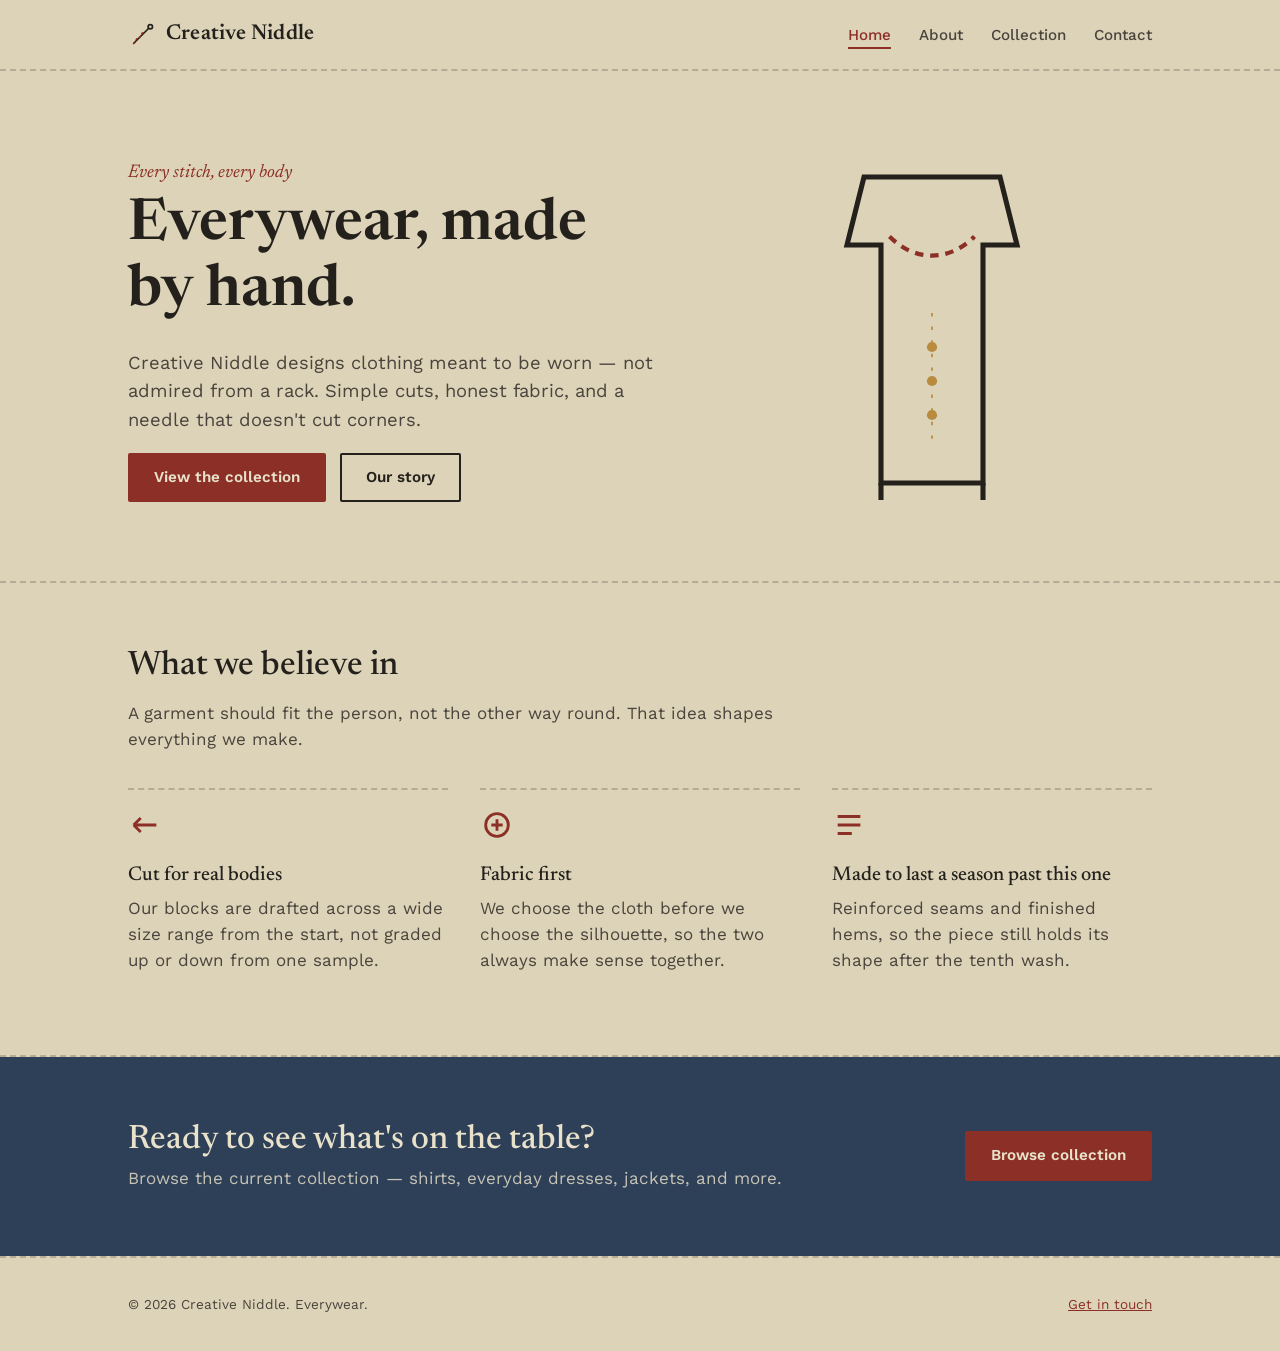
==== index.html @ 16a71d51 "files upload" ====
<!DOCTYPE html>
<html lang="en">
<head>
<meta charset="UTF-8">
<meta name="viewport" content="width=device-width, initial-scale=1.0">
<title>Creative Niddle — Everywear</title>
<meta name="description" content="Creative Niddle makes clothing for every body and every day. Explore our story and collection.">
<meta property="og:title" content="Creative Niddle — Everywear">
<meta property="og:description" content="Clothing for every body and every day.">
<meta property="og:type" content="website">
<link rel="stylesheet" href="style.css">
</head>
<body>

<header class="site-header">
  <div class="container">
    <a href="index.html" class="brand">
      <svg viewBox="0 0 32 32" fill="none" xmlns="http://www.w3.org/2000/svg" aria-hidden="true">
        <path d="M6 26 L24 8" stroke="currentColor" stroke-width="2"/>
        <circle cx="25.5" cy="6.5" r="2.5" stroke="currentColor" stroke-width="2"/>
        <path d="M6 26 C 10 24, 8 20, 12 19 C 16 18, 14 14, 18 13" stroke="#8C2F26" stroke-width="1.6" stroke-dasharray="3 2" fill="none"/>
      </svg>
      <span class="brand-text">Creative Niddle</span>
    </a>
    <nav class="main-nav" aria-label="Primary">
      <ul>
        <li><a href="index.html" aria-current="page">Home</a></li>
        <li><a href="about.html">About</a></li>
        <li><a href="collection.html">Collection</a></li>
        <li><a href="contact.html">Contact</a></li>
      </ul>
    </nav>
  </div>
</header>

<section class="hero">
  <div class="container">
    <div class="hero-copy">
      <p class="hero-eyebrow">Every stitch, every body</p>
      <h1>Everywear, made by hand.</h1>
      <p class="lede">Creative Niddle designs clothing meant to be worn — not admired from a rack. Simple cuts, honest fabric, and a needle that doesn't cut corners.</p>
      <div style="display:flex; gap:14px; flex-wrap:wrap; margin-top:8px;">
        <a href="collection.html" class="btn">View the collection</a>
        <a href="about.html" class="btn btn-ghost">Our story</a>
      </div>
    </div>
    <div class="hero-art">
      <svg viewBox="0 0 200 220" xmlns="http://www.w3.org/2000/svg" aria-hidden="true">
        <path d="M60 20 L140 20 L150 60 L130 60 L130 200 L70 200 L70 60 L50 60 Z" fill="none" stroke="#24211D" stroke-width="3"/>
        <path d="M75 55 C 90 70, 110 70, 125 55" stroke="#8C2F26" stroke-width="2.5" stroke-dasharray="5 4" fill="none"/>
        <path d="M70 200 L70 210 M130 200 L130 210" stroke="#24211D" stroke-width="3"/>
        <circle cx="100" cy="120" r="3" fill="#B98B3E"/>
        <circle cx="100" cy="140" r="3" fill="#B98B3E"/>
        <circle cx="100" cy="160" r="3" fill="#B98B3E"/>
        <path d="M100 100 L100 180" stroke="#B98B3E" stroke-width="1" stroke-dasharray="2 6"/>
      </svg>
    </div>
  </div>
</section>

<hr class="stitch">

<section class="section">
  <div class="container">
    <h2>What we believe in</h2>
    <p>A garment should fit the person, not the other way round. That idea shapes everything we make.</p>
    <div class="grid-3">
      <div class="feature">
        <svg viewBox="0 0 24 24" fill="none" stroke="currentColor" stroke-width="2" xmlns="http://www.w3.org/2000/svg"><path d="M4 12 L20 12 M4 12 L9 7 M4 12 L9 17"/></svg>
        <h3>Cut for real bodies</h3>
        <p>Our blocks are drafted across a wide size range from the start, not graded up or down from one sample.</p>
      </div>
      <div class="feature">
        <svg viewBox="0 0 24 24" fill="none" stroke="currentColor" stroke-width="2" xmlns="http://www.w3.org/2000/svg"><circle cx="12" cy="12" r="8"/><path d="M12 8 L12 16 M8 12 L16 12"/></svg>
        <h3>Fabric first</h3>
        <p>We choose the cloth before we choose the silhouette, so the two always make sense together.</p>
      </div>
      <div class="feature">
        <svg viewBox="0 0 24 24" fill="none" stroke="currentColor" stroke-width="2" xmlns="http://www.w3.org/2000/svg"><path d="M4 6 L20 6 M4 12 L20 12 M4 18 L14 18"/></svg>
        <h3>Made to last a season past this one</h3>
        <p>Reinforced seams and finished hems, so the piece still holds its shape after the tenth wash.</p>
      </div>
    </div>
  </div>
</section>

<hr class="stitch">

<section class="section section-denim">
  <div class="container" style="display:flex; align-items:center; justify-content:space-between; flex-wrap:wrap; gap:24px;">
    <div>
      <h2 style="margin-bottom:6px;">Ready to see what's on the table?</h2>
      <p style="margin:0;">Browse the current collection — shirts, everyday dresses, jackets, and more.</p>
    </div>
    <a href="collection.html" class="btn">Browse collection</a>
  </div>
</section>

<footer class="site-footer">
  <div class="container">
    <p>&copy; 2026 Creative Niddle. Everywear.</p>
    <p><a href="contact.html">Get in touch</a></p>
  </div>
</footer>

</body>
</html>
---- style.css ----
/* ============================================================
   Creative Niddle — stylesheet
   Design language: tailoring & handwork. Canvas + thread.
   ============================================================ */

@import url('https://fonts.googleapis.com/css2?family=Newsreader:ital,opsz,wght@0,6..72,400;0,6..72,500;0,6..72,600;1,6..72,400&family=Work+Sans:wght@400;500;600&display=swap');

:root{
  --canvas: #DCD3B8;
  --canvas-light: #E9E2CB;
  --ink: #24211D;
  --ink-soft: #4A443C;
  --thread: #8C2F26;
  --thread-dark: #6E241D;
  --denim: #2E3F58;
  --gold: #B98B3E;
  --line: rgba(36,33,29,0.22);

  --serif: 'Newsreader', Georgia, serif;
  --sans: 'Work Sans', 'Segoe UI', sans-serif;

  --max: 1080px;
}

*{ box-sizing: border-box; }

html{ scroll-behavior: smooth; }

body{
  margin: 0;
  background: var(--canvas);
  color: var(--ink);
  font-family: var(--sans);
  font-size: 17px;
  line-height: 1.55;
  -webkit-font-smoothing: antialiased;
}

img{ max-width: 100%; display: block; }

a{ color: var(--thread); }

h1, h2, h3{
  font-family: var(--serif);
  font-weight: 500;
  line-height: 1.15;
  margin: 0 0 0.4em;
  color: var(--ink);
}

h1{ font-size: clamp(2.4rem, 5vw, 3.6rem); font-weight: 600; }
h2{ font-size: clamp(1.6rem, 3vw, 2.1rem); }
h3{ font-size: 1.25rem; }

p{ margin: 0 0 1em; color: var(--ink-soft); max-width: 62ch; }

.container{
  max-width: var(--max);
  margin: 0 auto;
  padding: 0 28px;
}

:focus-visible{
  outline: 2px solid var(--thread);
  outline-offset: 3px;
}

/* ---------- stitched divider ---------- */
.stitch{
  border: none;
  border-top: 2px dashed var(--line);
  margin: 0;
}

/* ---------- header ---------- */
.site-header{
  background: var(--canvas);
  border-bottom: 2px dashed var(--line);
  position: sticky;
  top: 0;
  z-index: 20;
}

.site-header .container{
  display: flex;
  align-items: center;
  justify-content: space-between;
  padding-top: 18px;
  padding-bottom: 18px;
}

.brand{
  display: flex;
  align-items: center;
  gap: 10px;
  text-decoration: none;
  color: var(--ink);
}

.brand svg{ width: 28px; height: 28px; flex-shrink: 0; }

.brand-text{
  font-family: var(--serif);
  font-size: 1.35rem;
  font-weight: 600;
  letter-spacing: 0.01em;
}

nav.main-nav ul{
  list-style: none;
  display: flex;
  gap: 28px;
  margin: 0;
  padding: 0;
}

nav.main-nav a{
  text-decoration: none;
  color: var(--ink-soft);
  font-size: 0.95rem;
  font-weight: 500;
  padding-bottom: 3px;
  border-bottom: 2px solid transparent;
  transition: border-color 0.15s ease, color 0.15s ease;
}

nav.main-nav a:hover,
nav.main-nav a[aria-current="page"]{
  color: var(--thread);
  border-bottom-color: var(--thread);
}

.nav-toggle{ display: none; }

@media (max-width: 640px){
  nav.main-nav ul{ gap: 18px; }
  .brand-text{ font-size: 1.1rem; }
}

/* ---------- hero ---------- */
.hero{
  padding: 72px 0 64px;
}

.hero .container{
  display: grid;
  grid-template-columns: 1.1fr 0.9fr;
  gap: 48px;
  align-items: center;
}

.hero-eyebrow{
  font-family: var(--serif);
  font-style: italic;
  color: var(--thread);
  font-size: 1.15rem;
  margin: 0 0 6px;
}

.hero p.lede{
  font-size: 1.15rem;
  color: var(--ink-soft);
}

.hero-art{
  display: flex;
  align-items: center;
  justify-content: center;
}

.hero-art svg{ width: 100%; max-width: 340px; height: auto; }

.btn{
  display: inline-block;
  background: var(--thread);
  color: var(--canvas-light);
  text-decoration: none;
  font-weight: 600;
  font-size: 0.95rem;
  padding: 13px 26px;
  border-radius: 2px;
  border: none;
  cursor: pointer;
  transition: background 0.15s ease;
}

.btn:hover{ background: var(--thread-dark); }

.btn-ghost{
  background: transparent;
  color: var(--ink);
  border: 2px solid var(--ink);
  padding: 11px 24px;
}

.btn-ghost:hover{ background: var(--ink); color: var(--canvas); }

@media (max-width: 780px){
  .hero .container{ grid-template-columns: 1fr; }
  .hero-art{ order: -1; }
  .hero-art svg{ max-width: 220px; }
}

/* ---------- generic section ---------- */
.section{ padding: 64px 0; }

.section-tan{ background: var(--canvas-light); }

.section-denim{
  background: var(--denim);
  color: var(--canvas-light);
}
.section-denim h2, .section-denim h3{ color: var(--canvas-light); }
.section-denim p{ color: rgba(233,226,203,0.82); }

.grid-3{
  display: grid;
  grid-template-columns: repeat(3, 1fr);
  gap: 32px;
  margin-top: 36px;
}

@media (max-width: 780px){
  .grid-3{ grid-template-columns: 1fr; }
}

.feature{
  padding-top: 18px;
  border-top: 2px dashed var(--line);
}

.feature svg{ width: 34px; height: 34px; margin-bottom: 14px; color: var(--thread); }

/* ---------- collection grid ---------- */
.garment-grid{
  display: grid;
  grid-template-columns: repeat(3, 1fr);
  gap: 28px;
  margin-top: 40px;
}

@media (max-width: 900px){
  .garment-grid{ grid-template-columns: repeat(2, 1fr); }
}
@media (max-width: 560px){
  .garment-grid{ grid-template-columns: 1fr; }
}

.garment-card{
  background: var(--canvas-light);
  border: 2px solid var(--line);
  padding: 26px 22px 24px;
}

.garment-card .swatch{
  width: 100%;
  aspect-ratio: 4 / 3;
  display: flex;
  align-items: center;
  justify-content: center;
  background: var(--canvas);
  margin-bottom: 18px;
}

.garment-card .swatch svg{ width: 62%; height: 62%; }

.garment-card h3{ margin-bottom: 4px; }

.tag{
  display: inline-block;
  font-size: 0.78rem;
  font-weight: 600;
  color: var(--denim);
  background: rgba(46,63,88,0.1);
  padding: 3px 10px;
  margin-bottom: 10px;
}

/* ---------- about page specifics ---------- */
.story-block{
  display: grid;
  grid-template-columns: 0.9fr 1.1fr;
  gap: 48px;
  align-items: center;
}

.story-block + .story-block{ margin-top: 56px; }

@media (max-width: 780px){
  .story-block{ grid-template-columns: 1fr; }
}

.pull-quote{
  font-family: var(--serif);
  font-style: italic;
  font-size: 1.4rem;
  color: var(--ink);
  border-left: 3px solid var(--thread);
  padding-left: 22px;
  margin: 0;
}

.values-list{
  list-style: none;
  margin: 24px 0 0;
  padding: 0;
  display: grid;
  gap: 18px;
}

.values-list li{
  padding-left: 26px;
  position: relative;
  color: var(--ink-soft);
}

.values-list li::before{
  content: "";
  position: absolute;
  left: 0;
  top: 8px;
  width: 12px;
  height: 2px;
  background: var(--thread);
}

/* ---------- contact page ---------- */
.contact-grid{
  display: grid;
  grid-template-columns: 1fr 1fr;
  gap: 48px;
}

@media (max-width: 780px){
  .contact-grid{ grid-template-columns: 1fr; }
}

.contact-detail{ margin-bottom: 22px; }
.contact-detail .label{
  font-size: 0.8rem;
  font-weight: 600;
  color: var(--thread);
  display: block;
  margin-bottom: 2px;
}
.contact-detail .value{ font-size: 1.05rem; }

form.contact-form{ display: grid; gap: 16px; }

.field label{
  display: block;
  font-size: 0.85rem;
  font-weight: 500;
  margin-bottom: 6px;
  color: var(--ink-soft);
}

.field input,
.field textarea{
  width: 100%;
  padding: 11px 12px;
  border: 2px solid var(--line);
  background: var(--canvas-light);
  font-family: var(--sans);
  font-size: 0.98rem;
  color: var(--ink);
}

.field input:focus,
.field textarea:focus{
  border-color: var(--thread);
  outline: none;
}

.field textarea{ min-height: 120px; resize: vertical; }

/* ---------- footer ---------- */
.site-footer{
  border-top: 2px dashed var(--line);
  padding: 36px 0;
}

.site-footer .container{
  display: flex;
  justify-content: space-between;
  align-items: center;
  flex-wrap: wrap;
  gap: 12px;
}

.site-footer p{
  margin: 0;
  font-size: 0.85rem;
  color: var(--ink-soft);
}

/* ---------- reduced motion ---------- */
@media (prefers-reduced-motion: reduce){
  html{ scroll-behavior: auto; }
  *{ transition: none !important; }
}
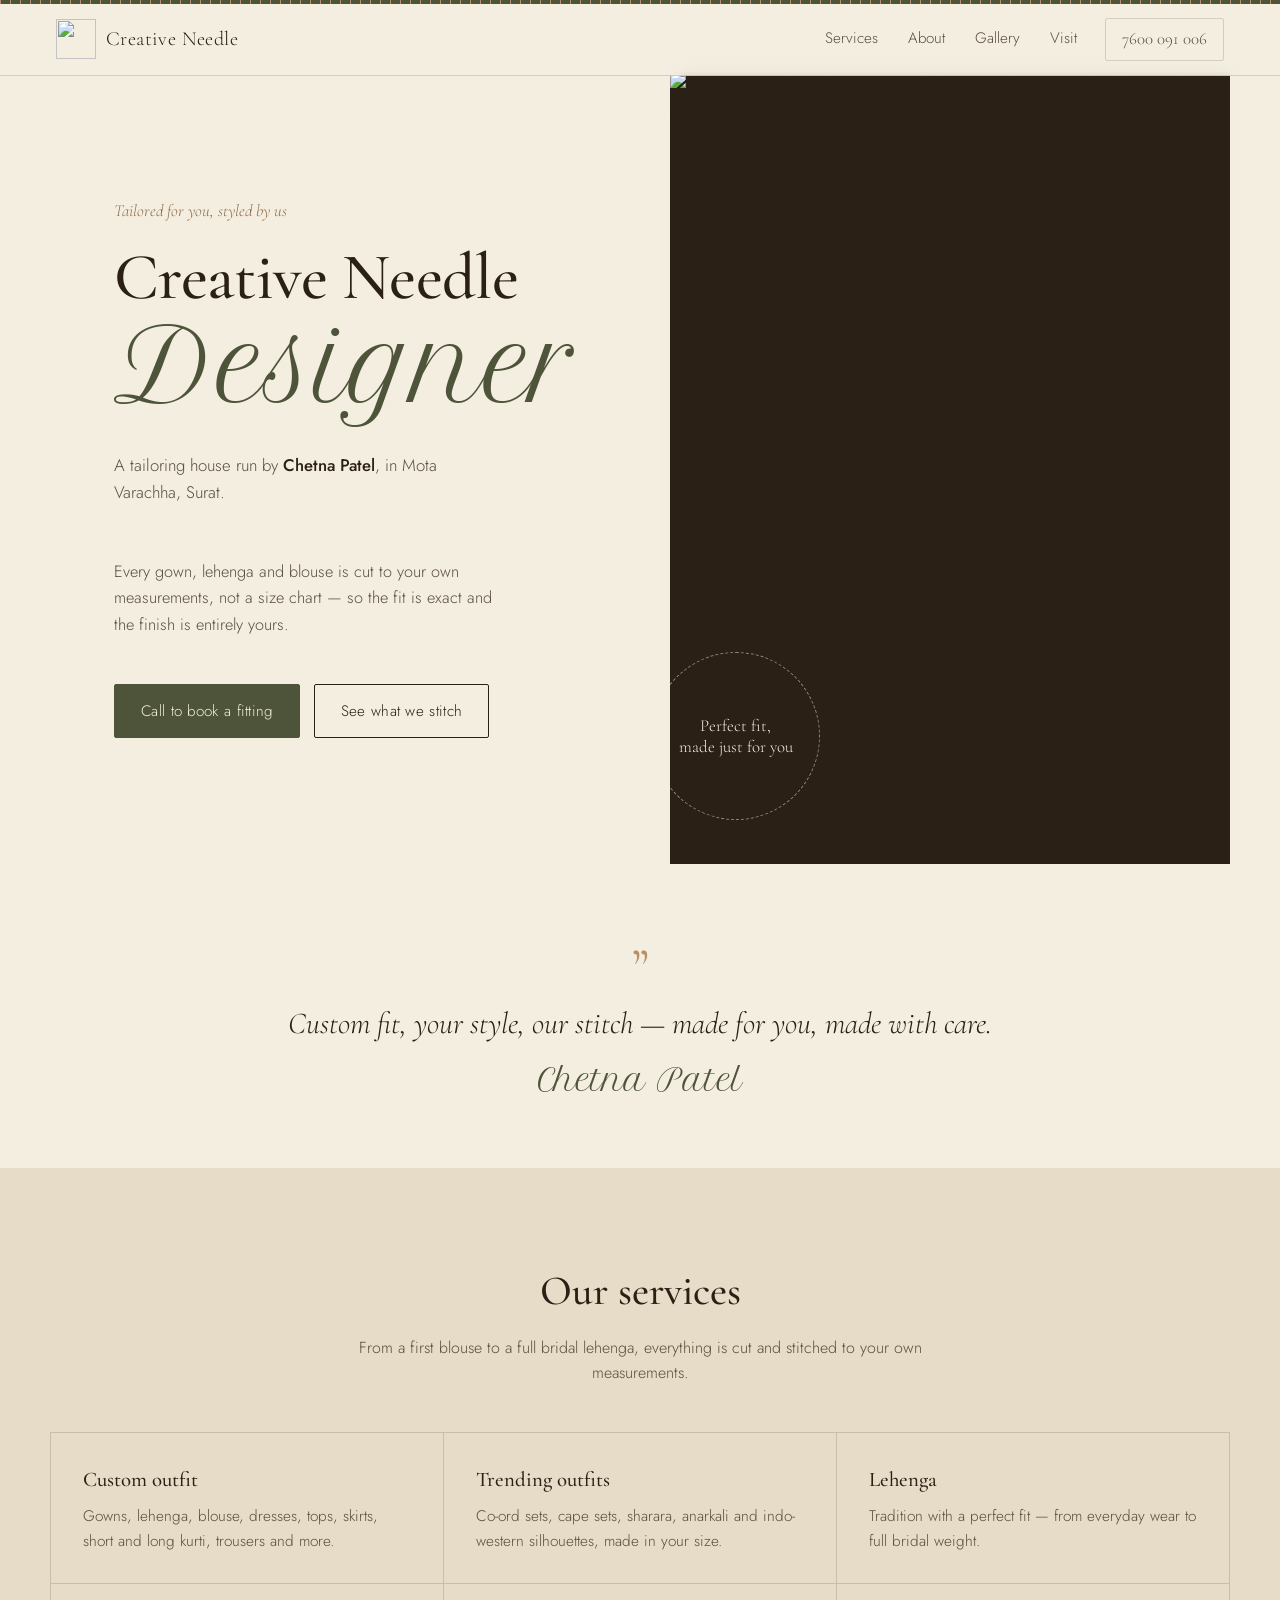
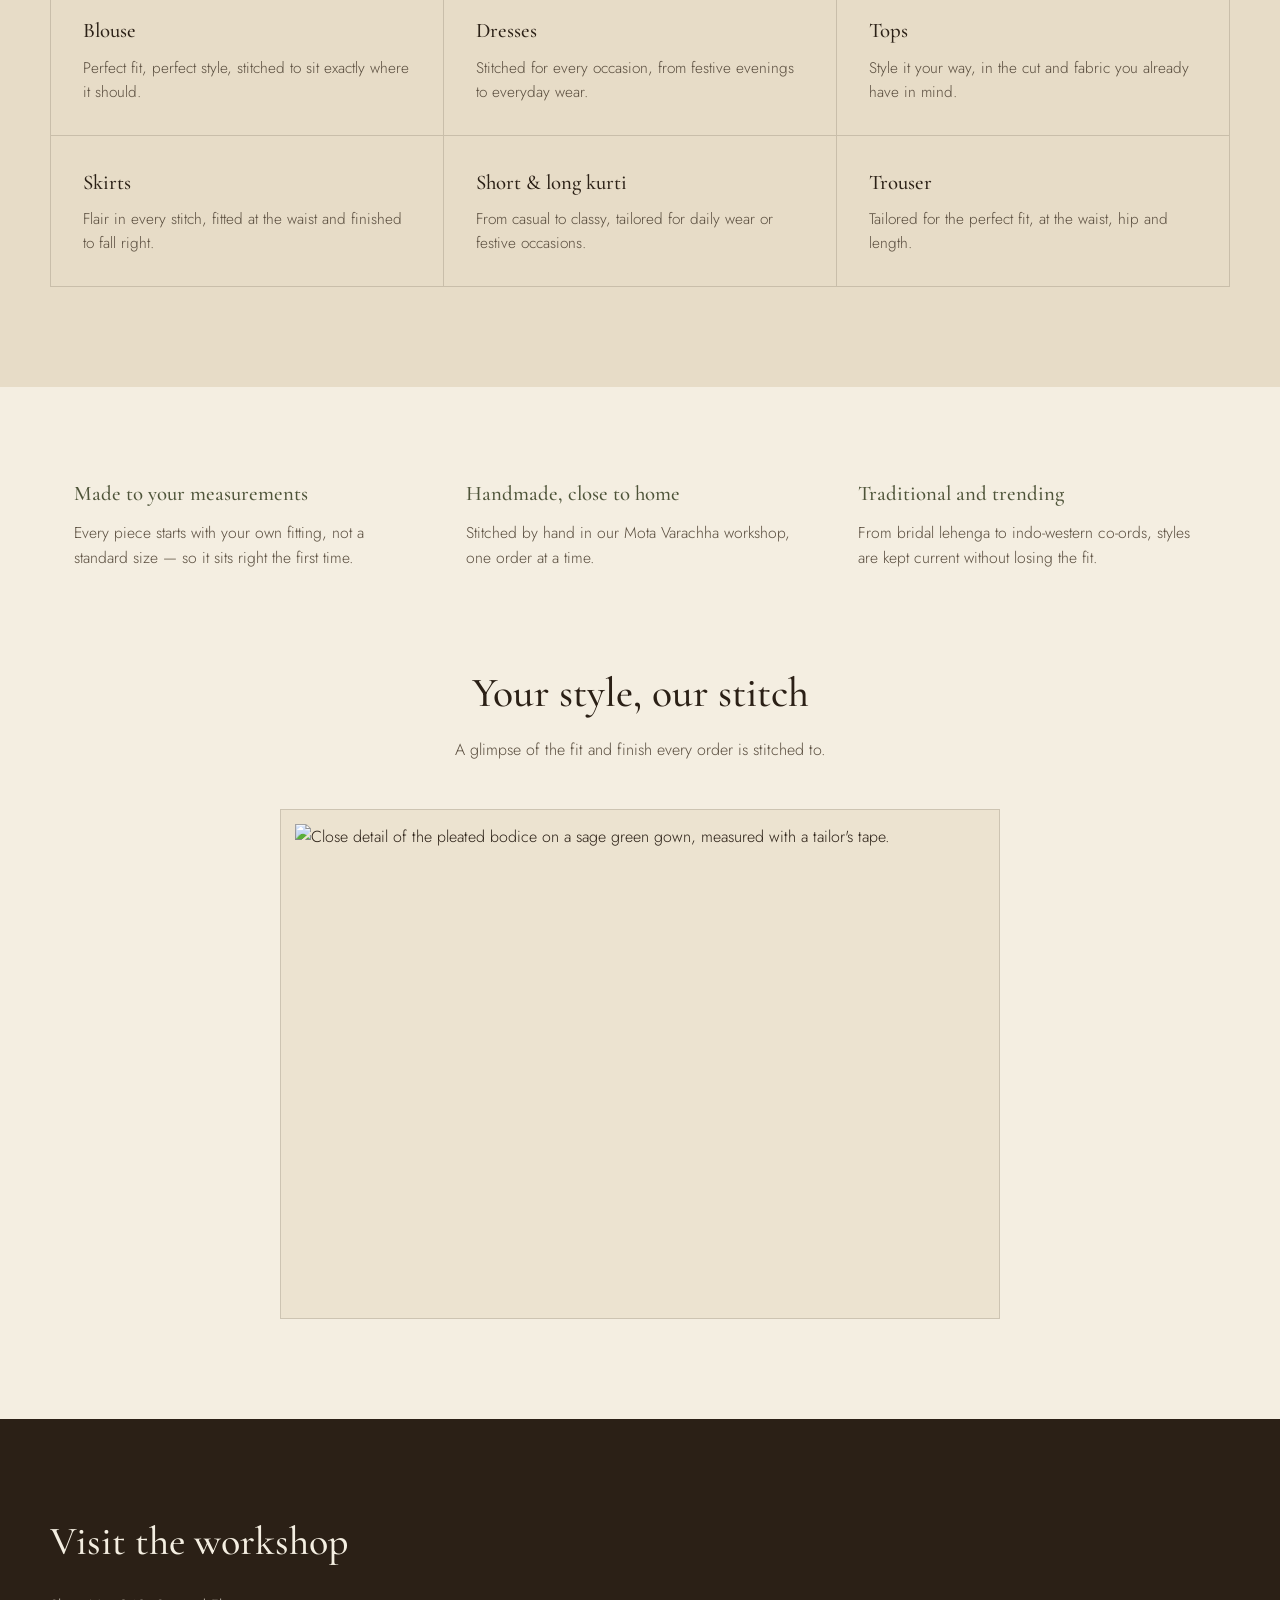
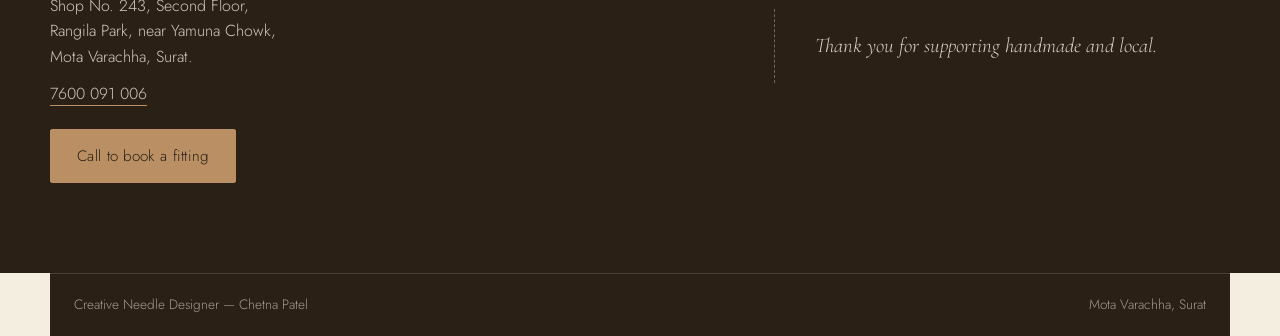
==== commit 7bdbecda: "upload files" ====
--- a/index.html
+++ b/index.html
@@ -3,105 +3,153 @@
 <head>
 <meta charset="UTF-8">
 <meta name="viewport" content="width=device-width, initial-scale=1.0">
-<title>Creative Niddle — Everywear</title>
-<meta name="description" content="Creative Niddle makes clothing for every body and every day. Explore our story and collection.">
-<meta property="og:title" content="Creative Niddle — Everywear">
-<meta property="og:description" content="Clothing for every body and every day.">
-<meta property="og:type" content="website">
+<title>Creative Needle Designer — Chetna Patel, Surat</title>
+<meta name="description" content="Custom tailoring in Surat by Chetna Patel — gowns, lehengas, blouses, dresses and more, stitched to your fit.">
+<link rel="preconnect" href="https://fonts.googleapis.com">
+<link rel="preconnect" href="https://fonts.gstatic.com" crossorigin>
+<link href="https://fonts.googleapis.com/css2?family=Cormorant+Garamond:ital,wght@0,400;0,500;0,600;1,500&family=Petit+Formal+Script&family=Jost:wght@300;400;500;600&display=swap" rel="stylesheet">
 <link rel="stylesheet" href="style.css">
 </head>
 <body>
 
+<div class="tape-rule" aria-hidden="true"></div>
+
 <header class="site-header">
-  <div class="container">
-    <a href="index.html" class="brand">
-      <svg viewBox="0 0 32 32" fill="none" xmlns="http://www.w3.org/2000/svg" aria-hidden="true">
-        <path d="M6 26 L24 8" stroke="currentColor" stroke-width="2"/>
-        <circle cx="25.5" cy="6.5" r="2.5" stroke="currentColor" stroke-width="2"/>
-        <path d="M6 26 C 10 24, 8 20, 12 19 C 16 18, 14 14, 18 13" stroke="#8C2F26" stroke-width="1.6" stroke-dasharray="3 2" fill="none"/>
-      </svg>
-      <span class="brand-text">Creative Niddle</span>
-    </a>
-    <nav class="main-nav" aria-label="Primary">
-      <ul>
-        <li><a href="index.html" aria-current="page">Home</a></li>
-        <li><a href="about.html">About</a></li>
-        <li><a href="collection.html">Collection</a></li>
-        <li><a href="contact.html">Contact</a></li>
-      </ul>
-    </nav>
-  </div>
+  <a href="#top" class="brand">
+    <img src="assets/logo-mark.png" alt="" class="brand-mark">
+    <span class="brand-name">Creative Needle</span>
+  </a>
+  <nav class="site-nav">
+    <a href="#services">Services</a>
+    <a href="#about">About</a>
+    <a href="#gallery">Gallery</a>
+    <a href="#contact">Visit</a>
+  </nav>
+  <a href="tel:+917600091006" class="header-phone">7600 091 006</a>
+  <button class="nav-toggle" aria-label="Open menu" aria-expanded="false">
+    <span></span><span></span><span></span>
+  </button>
 </header>
 
-<section class="hero">
-  <div class="container">
+<main id="top">
+
+  <section class="hero">
     <div class="hero-copy">
-      <p class="hero-eyebrow">Every stitch, every body</p>
-      <h1>Everywear, made by hand.</h1>
-      <p class="lede">Creative Niddle designs clothing meant to be worn — not admired from a rack. Simple cuts, honest fabric, and a needle that doesn't cut corners.</p>
-      <div style="display:flex; gap:14px; flex-wrap:wrap; margin-top:8px;">
-        <a href="collection.html" class="btn">View the collection</a>
-        <a href="about.html" class="btn btn-ghost">Our story</a>
+      <p class="hero-kicker">Tailored for you, styled by us</p>
+      <h1>Creative Needle<br><span class="hero-script">Designer</span></h1>
+      <p class="hero-by">A tailoring house run by <strong>Chetna Patel</strong>, in Mota Varachha, Surat.</p>
+      <p class="hero-lede">Every gown, lehenga and blouse is cut to your own measurements, not a size chart — so the fit is exact and the finish is entirely yours.</p>
+      <div class="hero-actions">
+        <a href="tel:+917600091006" class="btn btn-solid">Call to book a fitting</a>
+        <a href="#services" class="btn btn-line">See what we stitch</a>
       </div>
     </div>
-    <div class="hero-art">
-      <svg viewBox="0 0 200 220" xmlns="http://www.w3.org/2000/svg" aria-hidden="true">
-        <path d="M60 20 L140 20 L150 60 L130 60 L130 200 L70 200 L70 60 L50 60 Z" fill="none" stroke="#24211D" stroke-width="3"/>
-        <path d="M75 55 C 90 70, 110 70, 125 55" stroke="#8C2F26" stroke-width="2.5" stroke-dasharray="5 4" fill="none"/>
-        <path d="M70 200 L70 210 M130 200 L130 210" stroke="#24211D" stroke-width="3"/>
-        <circle cx="100" cy="120" r="3" fill="#B98B3E"/>
-        <circle cx="100" cy="140" r="3" fill="#B98B3E"/>
-        <circle cx="100" cy="160" r="3" fill="#B98B3E"/>
-        <path d="M100 100 L100 180" stroke="#B98B3E" stroke-width="1" stroke-dasharray="2 6"/>
-      </svg>
-    </div>
-  </div>
-</section>
-
-<hr class="stitch">
-
-<section class="section">
-  <div class="container">
-    <h2>What we believe in</h2>
-    <p>A garment should fit the person, not the other way round. That idea shapes everything we make.</p>
-    <div class="grid-3">
-      <div class="feature">
-        <svg viewBox="0 0 24 24" fill="none" stroke="currentColor" stroke-width="2" xmlns="http://www.w3.org/2000/svg"><path d="M4 12 L20 12 M4 12 L9 7 M4 12 L9 17"/></svg>
-        <h3>Cut for real bodies</h3>
-        <p>Our blocks are drafted across a wide size range from the start, not graded up or down from one sample.</p>
-      </div>
-      <div class="feature">
-        <svg viewBox="0 0 24 24" fill="none" stroke="currentColor" stroke-width="2" xmlns="http://www.w3.org/2000/svg"><circle cx="12" cy="12" r="8"/><path d="M12 8 L12 16 M8 12 L16 12"/></svg>
-        <h3>Fabric first</h3>
-        <p>We choose the cloth before we choose the silhouette, so the two always make sense together.</p>
-      </div>
-      <div class="feature">
-        <svg viewBox="0 0 24 24" fill="none" stroke="currentColor" stroke-width="2" xmlns="http://www.w3.org/2000/svg"><path d="M4 6 L20 6 M4 12 L20 12 M4 18 L14 18"/></svg>
-        <h3>Made to last a season past this one</h3>
-        <p>Reinforced seams and finished hems, so the piece still holds its shape after the tenth wash.</p>
+    <div class="hero-figure">
+      <img src="assets/hero-dress.jpg" alt="A sage green pleated gown on a tailor's mannequin, measured with a tape for a custom fit." loading="eager">
+      <div class="fit-badge">
+        <span>Perfect fit,<br>made just for you</span>
       </div>
     </div>
-  </div>
-</section>
+  </section>
 
-<hr class="stitch">
+  <section class="intro" id="about">
+    <div class="intro-mark">”</div>
+    <p class="intro-line">Custom fit, your style, our stitch — made for you, made with care.</p>
+    <p class="intro-signoff"><span class="hero-script small">Chetna Patel</span></p>
+  </section>
 
-<section class="section section-denim">
-  <div class="container" style="display:flex; align-items:center; justify-content:space-between; flex-wrap:wrap; gap:24px;">
-    <div>
-      <h2 style="margin-bottom:6px;">Ready to see what's on the table?</h2>
-      <p style="margin:0;">Browse the current collection — shirts, everyday dresses, jackets, and more.</p>
+  <section class="services" id="services">
+    <div class="section-head">
+      <h2>Our services</h2>
+      <p>From a first blouse to a full bridal lehenga, everything is cut and stitched to your own measurements.</p>
     </div>
-    <a href="collection.html" class="btn">Browse collection</a>
-  </div>
-</section>
+
+    <ul class="service-list">
+      <li>
+        <h3>Custom outfit</h3>
+        <p>Gowns, lehenga, blouse, dresses, tops, skirts, short and long kurti, trousers and more.</p>
+      </li>
+      <li>
+        <h3>Trending outfits</h3>
+        <p>Co-ord sets, cape sets, sharara, anarkali and indo-western silhouettes, made in your size.</p>
+      </li>
+      <li>
+        <h3>Lehenga</h3>
+        <p>Tradition with a perfect fit — from everyday wear to full bridal weight.</p>
+      </li>
+      <li>
+        <h3>Blouse</h3>
+        <p>Perfect fit, perfect style, stitched to sit exactly where it should.</p>
+      </li>
+      <li>
+        <h3>Dresses</h3>
+        <p>Stitched for every occasion, from festive evenings to everyday wear.</p>
+      </li>
+      <li>
+        <h3>Tops</h3>
+        <p>Style it your way, in the cut and fabric you already have in mind.</p>
+      </li>
+      <li>
+        <h3>Skirts</h3>
+        <p>Flair in every stitch, fitted at the waist and finished to fall right.</p>
+      </li>
+      <li>
+        <h3>Short &amp; long kurti</h3>
+        <p>From casual to classy, tailored for daily wear or festive occasions.</p>
+      </li>
+      <li>
+        <h3>Trouser</h3>
+        <p>Tailored for the perfect fit, at the waist, hip and length.</p>
+      </li>
+    </ul>
+  </section>
+
+  <section class="pillars">
+    <div class="pillar">
+      <h3>Made to your measurements</h3>
+      <p>Every piece starts with your own fitting, not a standard size — so it sits right the first time.</p>
+    </div>
+    <div class="pillar">
+      <h3>Handmade, close to home</h3>
+      <p>Stitched by hand in our Mota Varachha workshop, one order at a time.</p>
+    </div>
+    <div class="pillar">
+      <h3>Traditional and trending</h3>
+      <p>From bridal lehenga to indo-western co-ords, styles are kept current without losing the fit.</p>
+    </div>
+  </section>
+
+  <section class="gallery" id="gallery">
+    <div class="section-head">
+      <h2>Your style, our stitch</h2>
+      <p>A glimpse of the fit and finish every order is stitched to.</p>
+    </div>
+    <div class="gallery-frame">
+      <img src="assets/gallery-detail.jpg" alt="Close detail of the pleated bodice on a sage green gown, measured with a tailor's tape." loading="lazy">
+    </div>
+  </section>
+
+  <section class="contact" id="contact">
+    <div class="contact-inner">
+      <div class="contact-block">
+        <h2>Visit the workshop</h2>
+        <p class="contact-line">Shop No. 243, Second Floor,<br>Rangila Park, near Yamuna Chowk,<br>Mota Varachha, Surat.</p>
+        <p class="contact-line"><a href="tel:+917600091006">7600 091 006</a></p>
+        <a href="tel:+917600091006" class="btn btn-solid">Call to book a fitting</a>
+      </div>
+      <div class="contact-block contact-thanks">
+        <p>Thank you for supporting handmade and local.</p>
+      </div>
+    </div>
+  </section>
+
+</main>
 
 <footer class="site-footer">
-  <div class="container">
-    <p>&copy; 2026 Creative Niddle. Everywear.</p>
-    <p><a href="contact.html">Get in touch</a></p>
-  </div>
+  <span>Creative Needle Designer — Chetna Patel</span>
+  <span>Mota Varachha, Surat</span>
 </footer>
 
+<script src="script.js"></script>
 </body>
 </html>
--- a/style.css
+++ b/style.css
@@ -1,401 +1,499 @@
-/* ============================================================
-   Creative Niddle — stylesheet
-   Design language: tailoring & handwork. Canvas + thread.
-   ============================================================ */
-
-@import url('https://fonts.googleapis.com/css2?family=Newsreader:ital,opsz,wght@0,6..72,400;0,6..72,500;0,6..72,600;1,6..72,400&family=Work+Sans:wght@400;500;600&display=swap');
-
+/* ---------------------------------------------------
+   Creative Needle Designer — tokens
+--------------------------------------------------- */
 :root{
-  --canvas: #DCD3B8;
-  --canvas-light: #E9E2CB;
-  --ink: #24211D;
-  --ink-soft: #4A443C;
-  --thread: #8C2F26;
-  --thread-dark: #6E241D;
-  --denim: #2E3F58;
-  --gold: #B98B3E;
-  --line: rgba(36,33,29,0.22);
-
-  --serif: 'Newsreader', Georgia, serif;
-  --sans: 'Work Sans', 'Segoe UI', sans-serif;
-
-  --max: 1080px;
+  --cream:      #F4EEE1;
+  --cream-2:    #ECE3D0;
+  --panel:      #E7DCC7;
+  --ink:        #2B2016;
+  --ink-soft:   #5A4E3F;
+  --sage:       #78805C;
+  --sage-deep:  #4E5439;
+  --brass:      #B98F63;
+  --brass-deep: #8E6A44;
+  --line:       rgba(43,32,22,0.16);
+
+  --font-display: "Cormorant Garamond", "Iowan Old Style", Georgia, serif;
+  --font-script:  "Petit Formal Script", cursive;
+  --font-body:    "Jost", "Segoe UI", sans-serif;
+
+  --max: 1180px;
 }
 
 *{ box-sizing: border-box; }
-
 html{ scroll-behavior: smooth; }
 
 body{
   margin: 0;
-  background: var(--canvas);
-  color: var(--ink);
-  font-family: var(--sans);
-  font-size: 17px;
-  line-height: 1.55;
+  background: var(--cream);
+  color: var(--ink);
+  font-family: var(--font-body);
+  font-weight: 300;
+  line-height: 1.6;
   -webkit-font-smoothing: antialiased;
 }
 
 img{ max-width: 100%; display: block; }
-
-a{ color: var(--thread); }
+a{ color: inherit; text-decoration: none; }
 
 h1, h2, h3{
-  font-family: var(--serif);
+  font-family: var(--font-display);
   font-weight: 500;
-  line-height: 1.15;
-  margin: 0 0 0.4em;
-  color: var(--ink);
-}
-
-h1{ font-size: clamp(2.4rem, 5vw, 3.6rem); font-weight: 600; }
-h2{ font-size: clamp(1.6rem, 3vw, 2.1rem); }
-h3{ font-size: 1.25rem; }
-
-p{ margin: 0 0 1em; color: var(--ink-soft); max-width: 62ch; }
-
-.container{
-  max-width: var(--max);
-  margin: 0 auto;
-  padding: 0 28px;
-}
-
-:focus-visible{
-  outline: 2px solid var(--thread);
-  outline-offset: 3px;
-}
-
-/* ---------- stitched divider ---------- */
-.stitch{
-  border: none;
-  border-top: 2px dashed var(--line);
+  color: var(--ink);
   margin: 0;
 }
 
-/* ---------- header ---------- */
+@media (prefers-reduced-motion: reduce){
+  html{ scroll-behavior: auto; }
+  *{ animation: none !important; transition: none !important; }
+}
+
+/* a thin measuring-tape rule fixed at the very top of the page */
+.tape-rule{
+  position: fixed;
+  top: 0; left: 0; right: 0;
+  height: 4px;
+  z-index: 60;
+  background: repeating-linear-gradient(
+    90deg,
+    var(--brass) 0px, var(--brass) 1px,
+    transparent 1px, transparent 10px
+  );
+  background-color: var(--sage-deep);
+}
+
+/* ---------------------------------------------------
+   Header
+--------------------------------------------------- */
 .site-header{
-  background: var(--canvas);
-  border-bottom: 2px dashed var(--line);
   position: sticky;
-  top: 0;
-  z-index: 20;
-}
-
-.site-header .container{
+  top: 4px;
+  z-index: 50;
   display: flex;
   align-items: center;
-  justify-content: space-between;
-  padding-top: 18px;
-  padding-bottom: 18px;
+  gap: 28px;
+  padding: 14px clamp(20px, 5vw, 56px);
+  background: rgba(244,238,225,0.92);
+  backdrop-filter: blur(6px);
+  border-bottom: 1px solid var(--line);
 }
 
 .brand{
   display: flex;
   align-items: center;
   gap: 10px;
-  text-decoration: none;
-  color: var(--ink);
-}
-
-.brand svg{ width: 28px; height: 28px; flex-shrink: 0; }
-
-.brand-text{
-  font-family: var(--serif);
-  font-size: 1.35rem;
-  font-weight: 600;
-  letter-spacing: 0.01em;
-}
-
-nav.main-nav ul{
-  list-style: none;
-  display: flex;
-  gap: 28px;
+  margin-right: auto;
+}
+.brand-mark{
+  width: 40px;
+  height: 40px;
+  object-fit: contain;
+  filter: contrast(1.05);
+}
+.brand-name{
+  font-family: var(--font-display);
+  font-size: 1.25rem;
+  letter-spacing: 0.02em;
+  color: var(--ink);
+}
+
+.site-nav{
+  display: flex;
+  gap: 30px;
+}
+.site-nav a{
+  font-size: 0.95rem;
+  color: var(--ink-soft);
+  border-bottom: 1px solid transparent;
+  padding-bottom: 2px;
+  transition: color 0.15s ease, border-color 0.15s ease;
+}
+.site-nav a:hover,
+.site-nav a:focus-visible{
+  color: var(--sage-deep);
+  border-color: var(--brass);
+}
+
+.header-phone{
+  font-family: var(--font-display);
+  font-size: 1.05rem;
+  color: var(--sage-deep);
+  border: 1px solid var(--line);
+  padding: 7px 16px;
+  border-radius: 2px;
+}
+.header-phone:hover{ border-color: var(--brass); }
+
+.nav-toggle{
+  display: none;
+  flex-direction: column;
+  justify-content: center;
+  gap: 5px;
+  width: 34px;
+  height: 34px;
+  background: none;
+  border: none;
+  cursor: pointer;
+}
+.nav-toggle span{
+  display: block;
+  height: 1.5px;
+  background: var(--ink);
+}
+
+/* ---------------------------------------------------
+   Hero
+--------------------------------------------------- */
+.hero{
+  display: grid;
+  grid-template-columns: 1.05fr 0.95fr;
+  align-items: stretch;
+  min-height: 88vh;
+  max-width: var(--max);
+  margin: 0 auto;
+}
+
+.hero-copy{
+  display: flex;
+  flex-direction: column;
+  justify-content: center;
+  gap: 20px;
+  padding: 56px clamp(24px, 5vw, 64px);
+}
+
+.hero-kicker{
   margin: 0;
-  padding: 0;
-}
-
-nav.main-nav a{
-  text-decoration: none;
-  color: var(--ink-soft);
+  font-size: 1.05rem;
+  color: var(--brass-deep);
+  font-style: italic;
+  font-family: var(--font-display);
+}
+
+.hero h1{
+  font-size: clamp(2.6rem, 5.4vw, 4.1rem);
+  line-height: 1.02;
+  letter-spacing: -0.01em;
+}
+
+.hero-script{
+  font-family: var(--font-script);
+  font-weight: 400;
+  color: var(--sage-deep);
+  font-size: 1.5em;
+  line-height: 1;
+  display: inline-block;
+  margin-top: 6px;
+}
+.hero-script.small{ font-size: 1.9rem; }
+
+.hero-by{
+  font-size: 1.05rem;
+  color: var(--ink-soft);
+  max-width: 34ch;
+}
+.hero-by strong{ color: var(--ink); font-weight: 500; }
+
+.hero-lede{
+  font-size: 1.02rem;
+  color: var(--ink-soft);
+  max-width: 42ch;
+}
+
+.hero-actions{
+  display: flex;
+  flex-wrap: wrap;
+  gap: 14px;
+  margin-top: 10px;
+}
+
+.btn{
+  display: inline-block;
+  font-family: var(--font-body);
   font-size: 0.95rem;
-  font-weight: 500;
-  padding-bottom: 3px;
-  border-bottom: 2px solid transparent;
-  transition: border-color 0.15s ease, color 0.15s ease;
-}
-
-nav.main-nav a:hover,
-nav.main-nav a[aria-current="page"]{
-  color: var(--thread);
-  border-bottom-color: var(--thread);
-}
-
-.nav-toggle{ display: none; }
-
-@media (max-width: 640px){
-  nav.main-nav ul{ gap: 18px; }
-  .brand-text{ font-size: 1.1rem; }
-}
-
-/* ---------- hero ---------- */
-.hero{
-  padding: 72px 0 64px;
-}
-
-.hero .container{
-  display: grid;
-  grid-template-columns: 1.1fr 0.9fr;
-  gap: 48px;
-  align-items: center;
-}
-
-.hero-eyebrow{
-  font-family: var(--serif);
-  font-style: italic;
-  color: var(--thread);
-  font-size: 1.15rem;
-  margin: 0 0 6px;
-}
-
-.hero p.lede{
-  font-size: 1.15rem;
-  color: var(--ink-soft);
-}
-
-.hero-art{
+  letter-spacing: 0.02em;
+  padding: 14px 26px;
+  border-radius: 2px;
+  transition: background 0.18s ease, color 0.18s ease, border-color 0.18s ease;
+}
+.btn-solid{
+  background: var(--sage-deep);
+  color: var(--cream);
+  border: 1px solid var(--sage-deep);
+}
+.btn-solid:hover, .btn-solid:focus-visible{
+  background: var(--ink);
+  border-color: var(--ink);
+}
+.btn-line{
+  border: 1px solid var(--ink);
+  color: var(--ink);
+}
+.btn-line:hover, .btn-line:focus-visible{
+  border-color: var(--brass-deep);
+  color: var(--brass-deep);
+}
+
+.hero-figure{
+  position: relative;
+  overflow: hidden;
+  background: var(--ink);
+}
+.hero-figure img{
+  width: 100%;
+  height: 100%;
+  object-fit: cover;
+  object-position: top center;
+  opacity: 0;
+  animation: reveal 1.1s ease forwards 0.15s;
+}
+@keyframes reveal{
+  from{ opacity: 0; transform: scale(1.03); }
+  to{ opacity: 1; transform: scale(1); }
+}
+
+.fit-badge{
+  position: absolute;
+  left: -18px;
+  bottom: 44px;
+  width: 168px;
+  height: 168px;
+  border-radius: 50%;
+  background: var(--ink);
+  color: var(--cream);
   display: flex;
   align-items: center;
   justify-content: center;
-}
-
-.hero-art svg{ width: 100%; max-width: 340px; height: auto; }
-
-.btn{
-  display: inline-block;
-  background: var(--thread);
-  color: var(--canvas-light);
-  text-decoration: none;
-  font-weight: 600;
-  font-size: 0.95rem;
-  padding: 13px 26px;
-  border-radius: 2px;
-  border: none;
-  cursor: pointer;
-  transition: background 0.15s ease;
-}
-
-.btn:hover{ background: var(--thread-dark); }
-
-.btn-ghost{
-  background: transparent;
-  color: var(--ink);
-  border: 2px solid var(--ink);
-  padding: 11px 24px;
-}
-
-.btn-ghost:hover{ background: var(--ink); color: var(--canvas); }
-
-@media (max-width: 780px){
-  .hero .container{ grid-template-columns: 1fr; }
-  .hero-art{ order: -1; }
-  .hero-art svg{ max-width: 220px; }
-}
-
-/* ---------- generic section ---------- */
-.section{ padding: 64px 0; }
-
-.section-tan{ background: var(--canvas-light); }
-
-.section-denim{
-  background: var(--denim);
-  color: var(--canvas-light);
-}
-.section-denim h2, .section-denim h3{ color: var(--canvas-light); }
-.section-denim p{ color: rgba(233,226,203,0.82); }
-
-.grid-3{
+  text-align: center;
+  padding: 20px;
+  border: 1px dashed rgba(244,238,225,0.5);
+}
+.fit-badge span{
+  font-family: var(--font-display);
+  font-size: 1.05rem;
+  line-height: 1.25;
+}
+
+/* ---------------------------------------------------
+   Intro / pull quote
+--------------------------------------------------- */
+.intro{
+  max-width: 760px;
+  margin: 0 auto;
+  padding: 90px 24px 70px;
+  text-align: center;
+}
+.intro-mark{
+  font-family: var(--font-display);
+  font-size: 3.5rem;
+  color: var(--brass);
+  line-height: 0.5;
+}
+.intro-line{
+  font-family: var(--font-display);
+  font-style: italic;
+  font-size: clamp(1.4rem, 3vw, 1.9rem);
+  color: var(--ink);
+  margin: 18px 0 10px;
+}
+.intro-signoff{ margin: 0; }
+
+/* ---------------------------------------------------
+   Services
+--------------------------------------------------- */
+.section-head{
+  max-width: 620px;
+  margin: 0 auto 46px;
+  text-align: center;
+  padding: 0 24px;
+}
+.section-head h2{
+  font-size: clamp(2rem, 3.6vw, 2.6rem);
+}
+.section-head p{
+  color: var(--ink-soft);
+  margin-top: 10px;
+}
+
+.services{
+  background: var(--panel);
+  padding: 90px 24px 100px;
+}
+
+.service-list{
+  list-style: none;
+  margin: 0 auto;
+  padding: 0;
+  max-width: var(--max);
   display: grid;
   grid-template-columns: repeat(3, 1fr);
-  gap: 32px;
-  margin-top: 36px;
-}
-
-@media (max-width: 780px){
-  .grid-3{ grid-template-columns: 1fr; }
-}
-
-.feature{
-  padding-top: 18px;
-  border-top: 2px dashed var(--line);
-}
-
-.feature svg{ width: 34px; height: 34px; margin-bottom: 14px; color: var(--thread); }
-
-/* ---------- collection grid ---------- */
-.garment-grid{
+  border-top: 1px solid var(--line);
+  border-left: 1px solid var(--line);
+}
+.service-list li{
+  padding: 30px 32px;
+  border-right: 1px solid var(--line);
+  border-bottom: 1px solid var(--line);
+}
+.service-list h3{
+  font-size: 1.3rem;
+  margin-bottom: 8px;
+}
+.service-list p{
+  margin: 0;
+  color: var(--ink-soft);
+  font-size: 0.96rem;
+}
+
+/* ---------------------------------------------------
+   Pillars
+--------------------------------------------------- */
+.pillars{
+  max-width: var(--max);
+  margin: 0 auto;
+  padding: 90px 24px;
   display: grid;
   grid-template-columns: repeat(3, 1fr);
-  gap: 28px;
-  margin-top: 40px;
-}
-
+  gap: 44px;
+}
+.pillar h3{
+  font-size: 1.3rem;
+  margin-bottom: 10px;
+  color: var(--sage-deep);
+}
+.pillar p{
+  color: var(--ink-soft);
+  margin: 0;
+  font-size: 0.98rem;
+}
+
+/* ---------------------------------------------------
+   Gallery
+--------------------------------------------------- */
+.gallery{
+  padding: 0 24px 100px;
+}
+.gallery-frame{
+  max-width: 720px;
+  margin: 0 auto;
+  border: 1px solid var(--line);
+  padding: 14px;
+  background: var(--cream-2);
+}
+.gallery-frame img{
+  width: 100%;
+  height: 480px;
+  object-fit: cover;
+  object-position: center;
+}
+
+/* ---------------------------------------------------
+   Contact
+--------------------------------------------------- */
+.contact{
+  background: var(--ink);
+  color: var(--cream);
+  padding: 90px 24px;
+}
+.contact-inner{
+  max-width: var(--max);
+  margin: 0 auto;
+  display: grid;
+  grid-template-columns: 1.2fr 0.8fr;
+  gap: 40px;
+  align-items: center;
+}
+.contact h2{
+  color: var(--cream);
+  font-size: clamp(2rem, 3.6vw, 2.5rem);
+  margin-bottom: 20px;
+}
+.contact-line{
+  margin: 0 0 12px;
+  color: rgba(244,238,225,0.82);
+}
+.contact-line a{ border-bottom: 1px solid var(--brass); }
+.contact .btn-solid{
+  margin-top: 10px;
+  background: var(--brass);
+  border-color: var(--brass);
+  color: var(--ink);
+}
+.contact .btn-solid:hover{
+  background: var(--cream);
+  border-color: var(--cream);
+}
+.contact-thanks{
+  border-left: 1px dashed rgba(244,238,225,0.35);
+  padding-left: 40px;
+  font-family: var(--font-display);
+  font-style: italic;
+  font-size: 1.3rem;
+  color: rgba(244,238,225,0.85);
+}
+
+/* ---------------------------------------------------
+   Footer
+--------------------------------------------------- */
+.site-footer{
+  background: var(--ink);
+  border-top: 1px solid rgba(244,238,225,0.15);
+  color: rgba(244,238,225,0.6);
+  padding: 20px 24px;
+  display: flex;
+  justify-content: space-between;
+  flex-wrap: wrap;
+  gap: 8px;
+  font-size: 0.85rem;
+  max-width: var(--max);
+  margin: 0 auto;
+}
+
+/* ---------------------------------------------------
+   Responsive
+--------------------------------------------------- */
 @media (max-width: 900px){
-  .garment-grid{ grid-template-columns: repeat(2, 1fr); }
-}
+  .site-nav{ display: none; }
+  .header-phone{ display: none; }
+  .nav-toggle{ display: flex; }
+
+  .hero{
+    grid-template-columns: 1fr;
+    min-height: auto;
+  }
+  .hero-figure{ height: 62vh; order: -1; }
+  .hero-copy{ padding: 40px 24px; }
+  .fit-badge{ left: 20px; bottom: 24px; width: 140px; height: 140px; }
+
+  .service-list{ grid-template-columns: repeat(2, 1fr); }
+  .pillars{ grid-template-columns: 1fr; gap: 32px; }
+
+  .contact-inner{ grid-template-columns: 1fr; }
+  .contact-thanks{
+    border-left: none;
+    border-top: 1px dashed rgba(244,238,225,0.35);
+    padding-left: 0;
+    padding-top: 24px;
+  }
+}
+
 @media (max-width: 560px){
-  .garment-grid{ grid-template-columns: 1fr; }
-}
-
-.garment-card{
-  background: var(--canvas-light);
-  border: 2px solid var(--line);
-  padding: 26px 22px 24px;
-}
-
-.garment-card .swatch{
-  width: 100%;
-  aspect-ratio: 4 / 3;
-  display: flex;
-  align-items: center;
-  justify-content: center;
-  background: var(--canvas);
-  margin-bottom: 18px;
-}
-
-.garment-card .swatch svg{ width: 62%; height: 62%; }
-
-.garment-card h3{ margin-bottom: 4px; }
-
-.tag{
-  display: inline-block;
-  font-size: 0.78rem;
-  font-weight: 600;
-  color: var(--denim);
-  background: rgba(46,63,88,0.1);
-  padding: 3px 10px;
-  margin-bottom: 10px;
-}
-
-/* ---------- about page specifics ---------- */
-.story-block{
-  display: grid;
-  grid-template-columns: 0.9fr 1.1fr;
-  gap: 48px;
-  align-items: center;
-}
-
-.story-block + .story-block{ margin-top: 56px; }
-
-@media (max-width: 780px){
-  .story-block{ grid-template-columns: 1fr; }
-}
-
-.pull-quote{
-  font-family: var(--serif);
-  font-style: italic;
-  font-size: 1.4rem;
-  color: var(--ink);
-  border-left: 3px solid var(--thread);
-  padding-left: 22px;
-  margin: 0;
-}
-
-.values-list{
-  list-style: none;
-  margin: 24px 0 0;
-  padding: 0;
-  display: grid;
+  .service-list{ grid-template-columns: 1fr; }
+}
+
+/* mobile nav drawer, toggled via script.js */
+body.nav-open .site-nav{
+  display: flex;
+  flex-direction: column;
+  position: fixed;
+  top: 64px;
+  left: 0;
+  right: 0;
+  background: var(--cream);
+  padding: 24px;
   gap: 18px;
-}
-
-.values-list li{
-  padding-left: 26px;
-  position: relative;
-  color: var(--ink-soft);
-}
-
-.values-list li::before{
-  content: "";
-  position: absolute;
-  left: 0;
-  top: 8px;
-  width: 12px;
-  height: 2px;
-  background: var(--thread);
-}
-
-/* ---------- contact page ---------- */
-.contact-grid{
-  display: grid;
-  grid-template-columns: 1fr 1fr;
-  gap: 48px;
-}
-
-@media (max-width: 780px){
-  .contact-grid{ grid-template-columns: 1fr; }
-}
-
-.contact-detail{ margin-bottom: 22px; }
-.contact-detail .label{
-  font-size: 0.8rem;
-  font-weight: 600;
-  color: var(--thread);
-  display: block;
-  margin-bottom: 2px;
-}
-.contact-detail .value{ font-size: 1.05rem; }
-
-form.contact-form{ display: grid; gap: 16px; }
-
-.field label{
-  display: block;
-  font-size: 0.85rem;
-  font-weight: 500;
-  margin-bottom: 6px;
-  color: var(--ink-soft);
-}
-
-.field input,
-.field textarea{
-  width: 100%;
-  padding: 11px 12px;
-  border: 2px solid var(--line);
-  background: var(--canvas-light);
-  font-family: var(--sans);
-  font-size: 0.98rem;
-  color: var(--ink);
-}
-
-.field input:focus,
-.field textarea:focus{
-  border-color: var(--thread);
-  outline: none;
-}
-
-.field textarea{ min-height: 120px; resize: vertical; }
-
-/* ---------- footer ---------- */
-.site-footer{
-  border-top: 2px dashed var(--line);
-  padding: 36px 0;
-}
-
-.site-footer .container{
-  display: flex;
-  justify-content: space-between;
-  align-items: center;
-  flex-wrap: wrap;
-  gap: 12px;
-}
-
-.site-footer p{
-  margin: 0;
-  font-size: 0.85rem;
-  color: var(--ink-soft);
-}
-
-/* ---------- reduced motion ---------- */
-@media (prefers-reduced-motion: reduce){
-  html{ scroll-behavior: auto; }
-  *{ transition: none !important; }
-}
+  border-bottom: 1px solid var(--line);
+  z-index: 55;
+}
+body.nav-open .nav-toggle span:nth-child(1){ transform: translateY(6.5px) rotate(45deg); }
+body.nav-open .nav-toggle span:nth-child(2){ opacity: 0; }
+body.nav-open .nav-toggle span:nth-child(3){ transform: translateY(-6.5px) rotate(-45deg); }
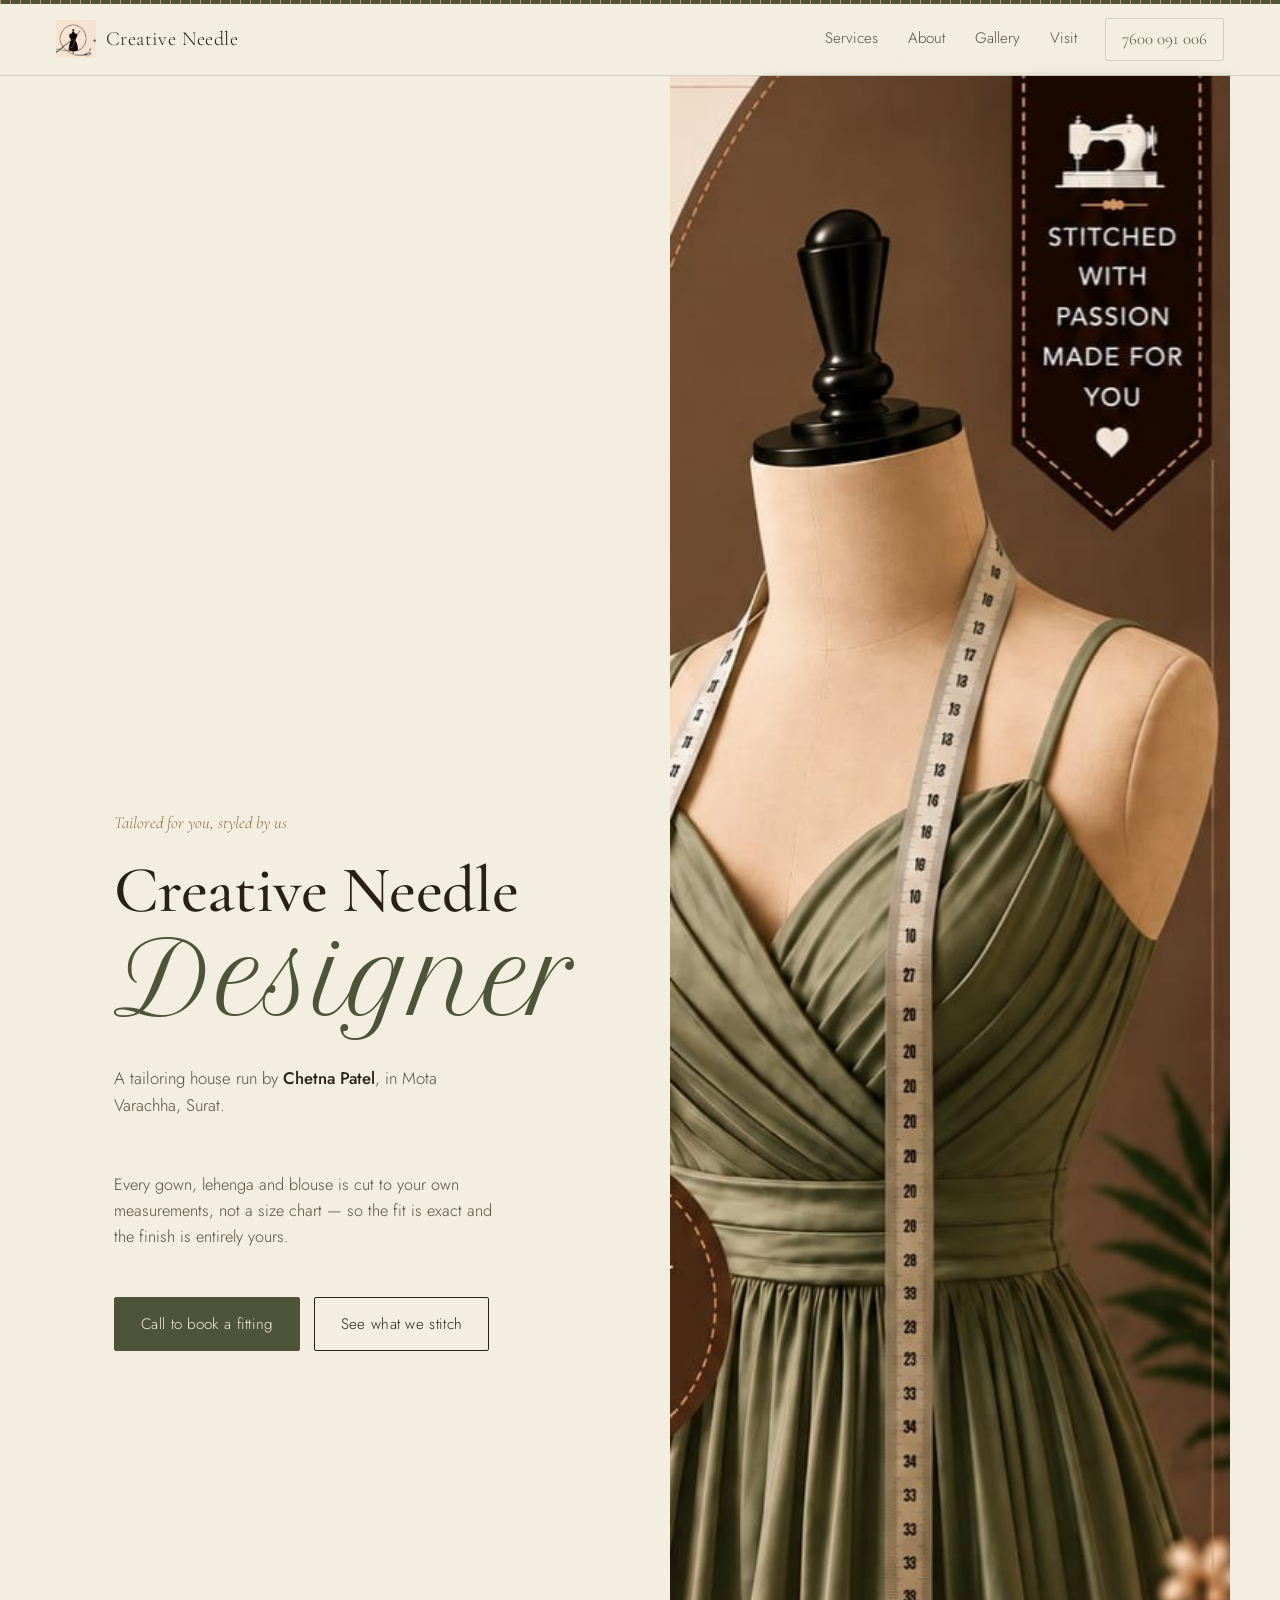
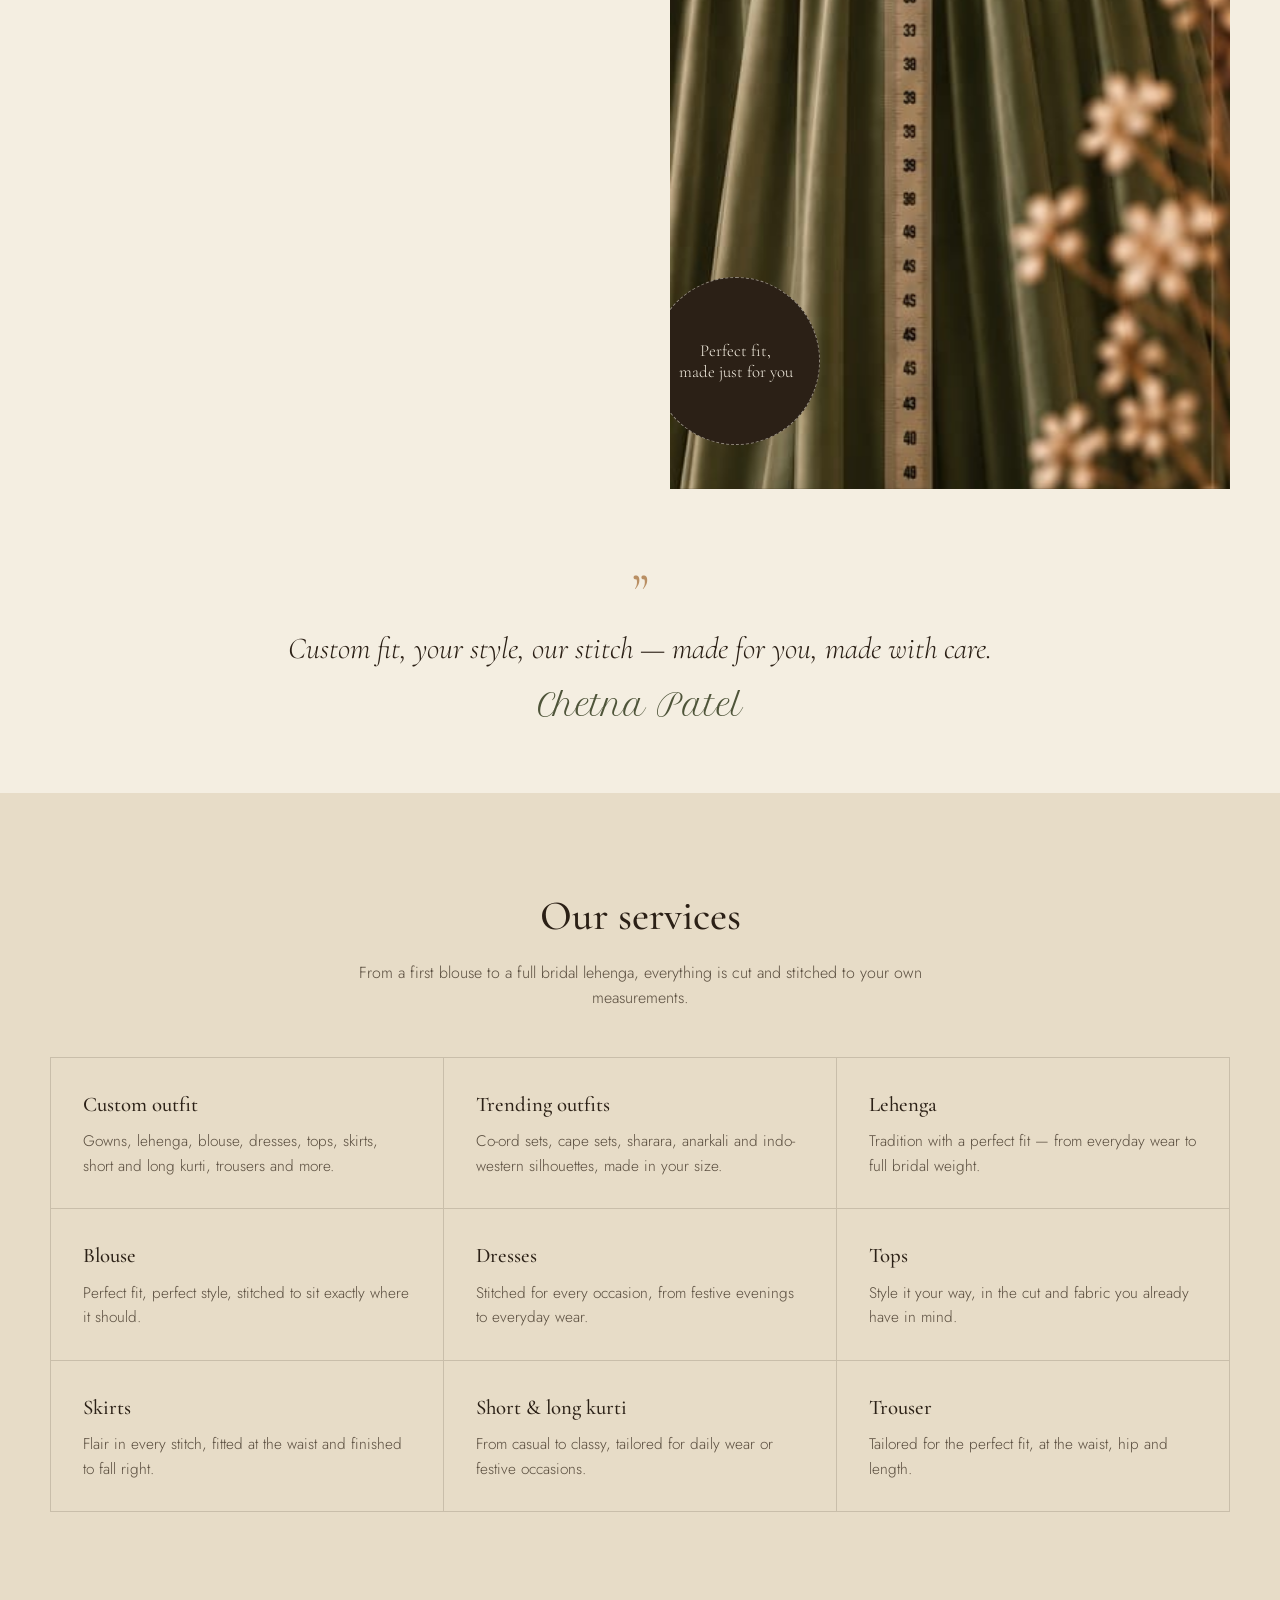
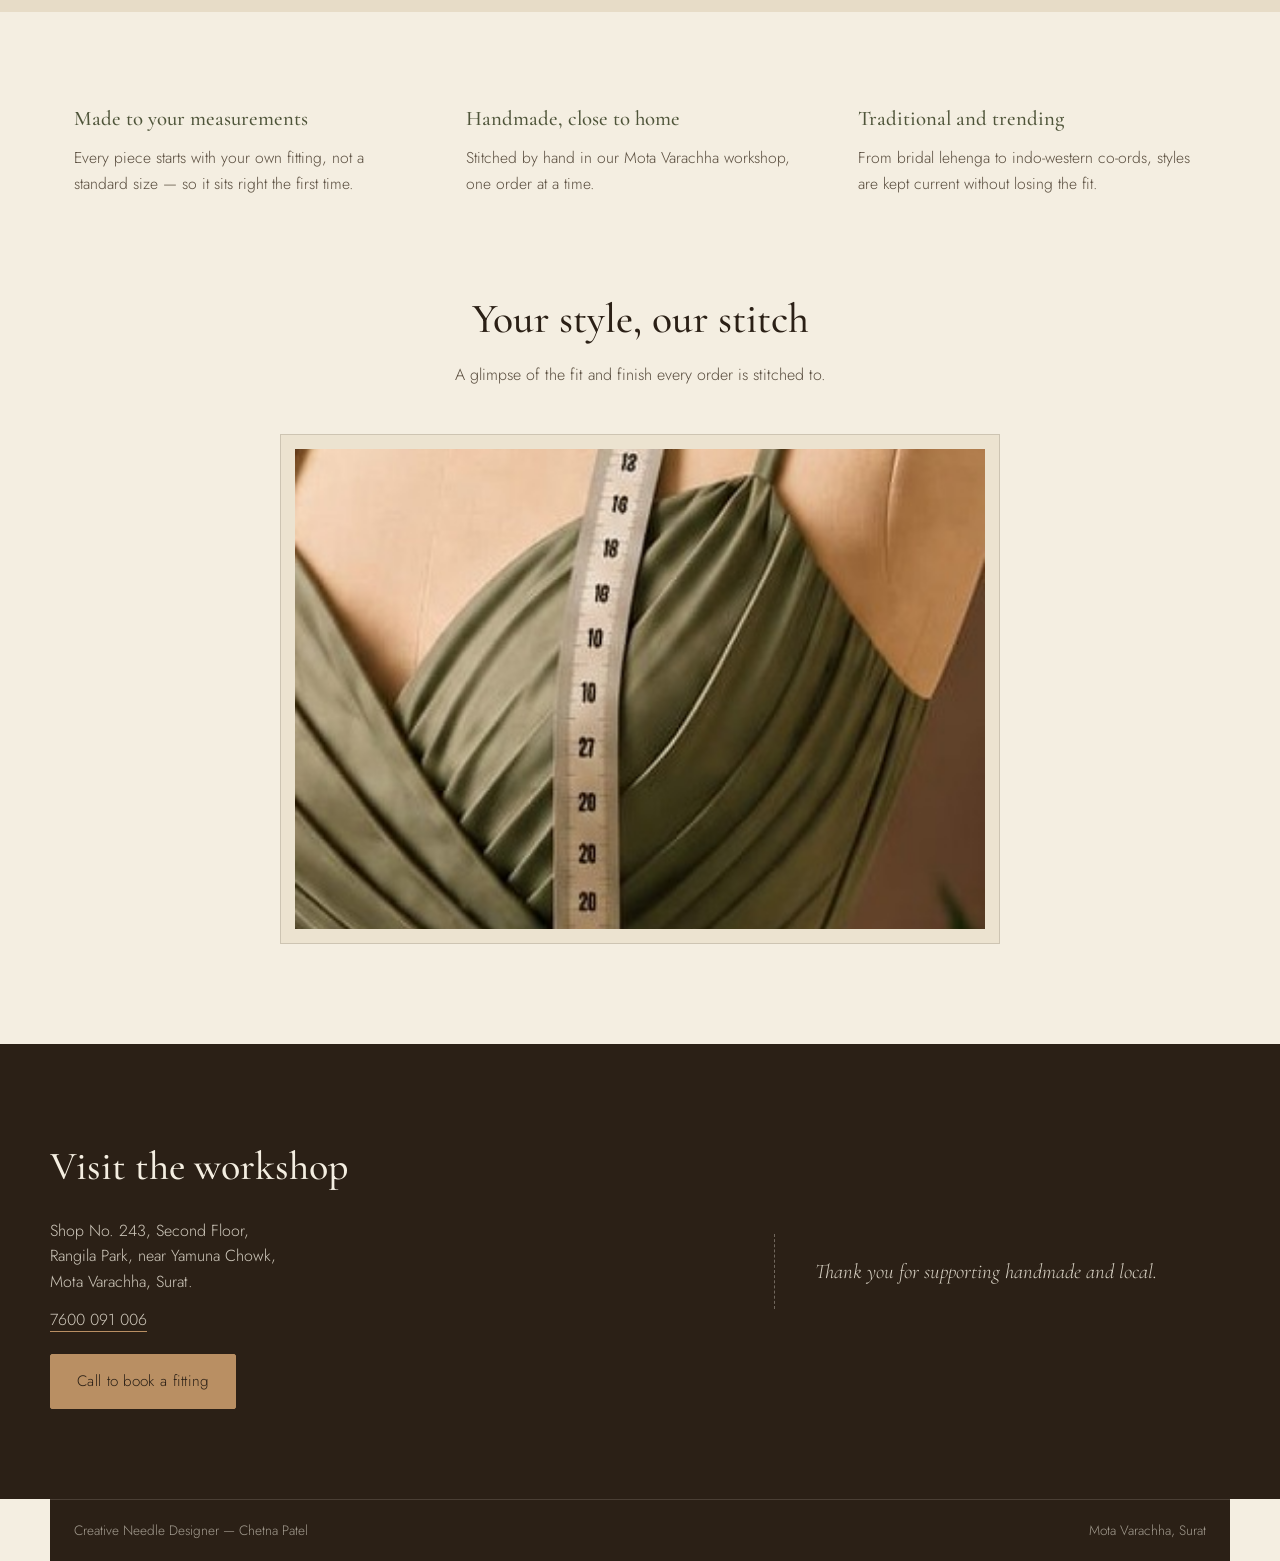
==== commit 50cef1b0: "update file" ====
--- a/index.html
+++ b/index.html
@@ -16,7 +16,7 @@
 
 <header class="site-header">
   <a href="#top" class="brand">
-    <img src="assets/logo-mark.png" alt="" class="brand-mark">
+    <img src="logo-mark.png" alt="" class="brand-mark">
     <span class="brand-name">Creative Needle</span>
   </a>
   <nav class="site-nav">
@@ -45,7 +45,7 @@
       </div>
     </div>
     <div class="hero-figure">
-      <img src="assets/hero-dress.jpg" alt="A sage green pleated gown on a tailor's mannequin, measured with a tape for a custom fit." loading="eager">
+      <img src="hero-dress.jpg" alt="A sage green pleated gown on a tailor's mannequin, measured with a tape for a custom fit." loading="eager">
       <div class="fit-badge">
         <span>Perfect fit,<br>made just for you</span>
       </div>
@@ -125,7 +125,7 @@
       <p>A glimpse of the fit and finish every order is stitched to.</p>
     </div>
     <div class="gallery-frame">
-      <img src="assets/gallery-detail.jpg" alt="Close detail of the pleated bodice on a sage green gown, measured with a tailor's tape." loading="lazy">
+      <img src="gallery-detail.jpg" alt="Close detail of the pleated bodice on a sage green gown, measured with a tailor's tape." loading="lazy">
     </div>
   </section>
 
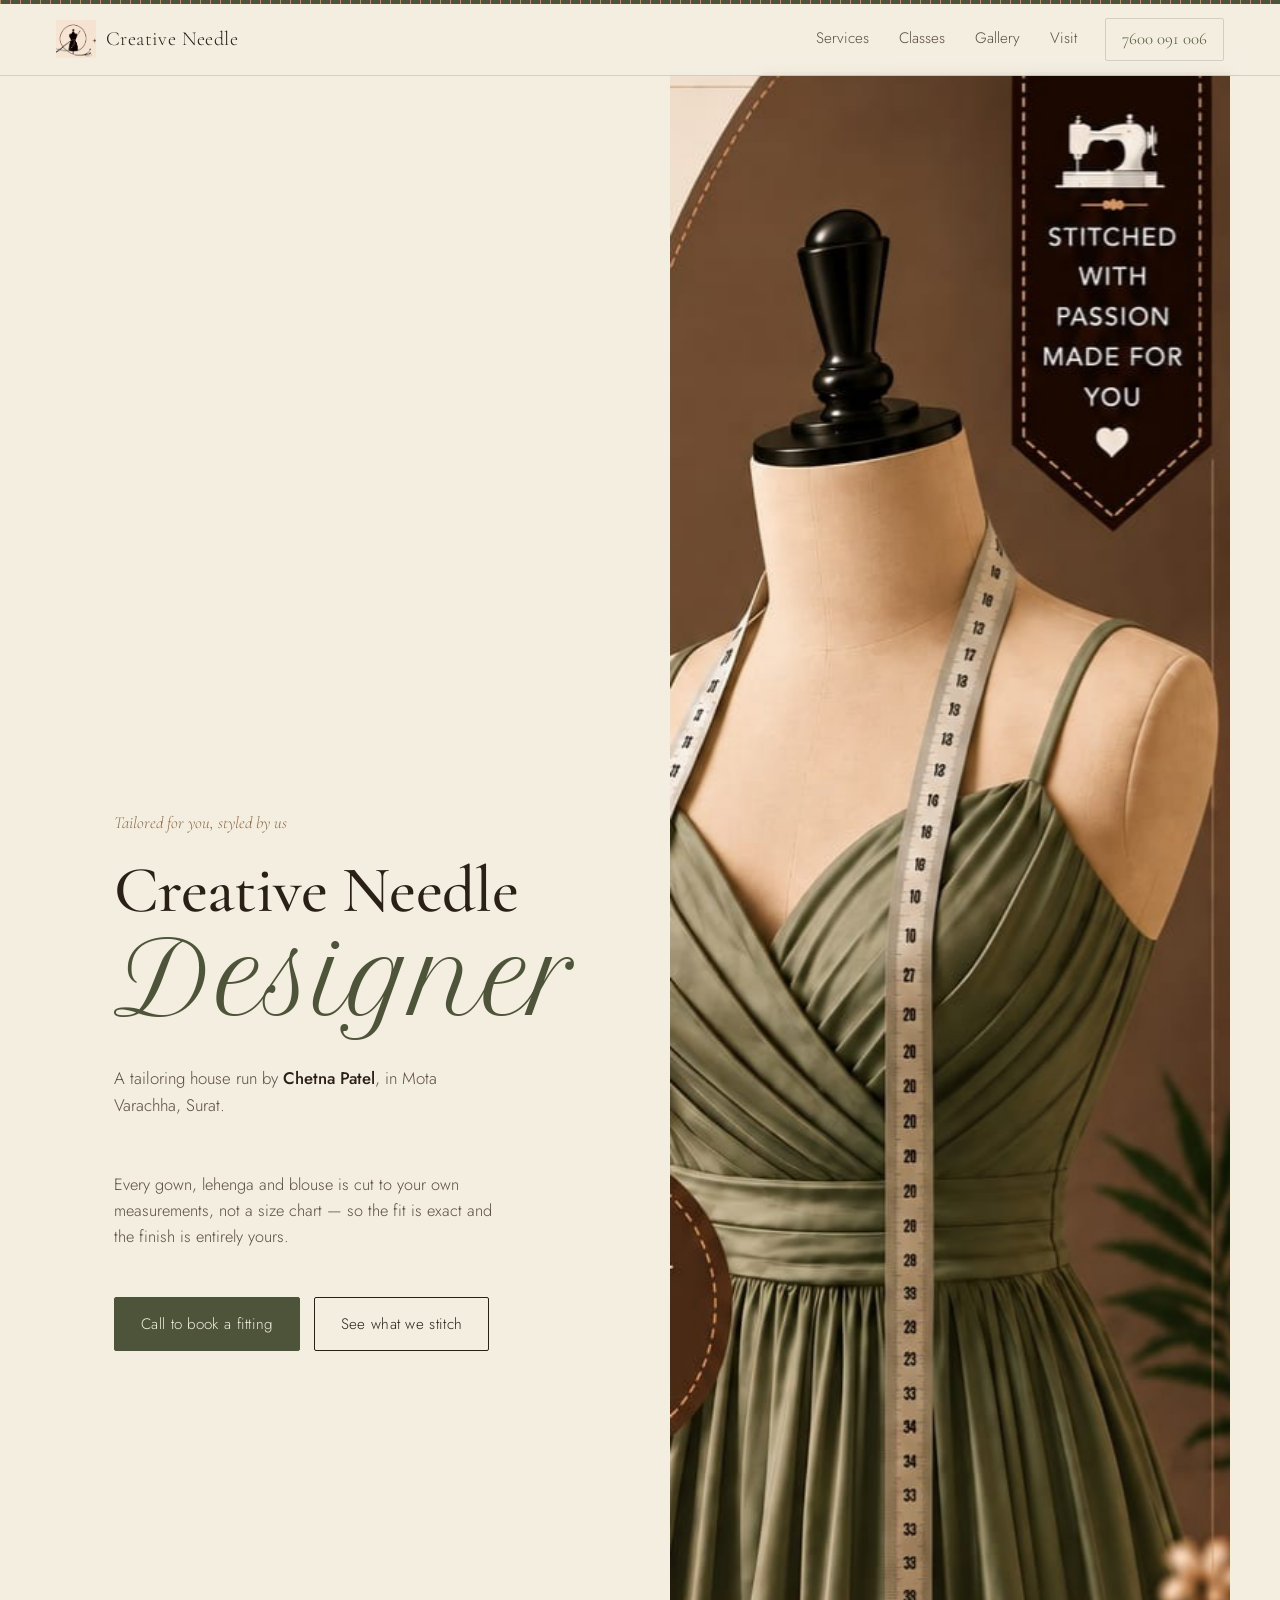
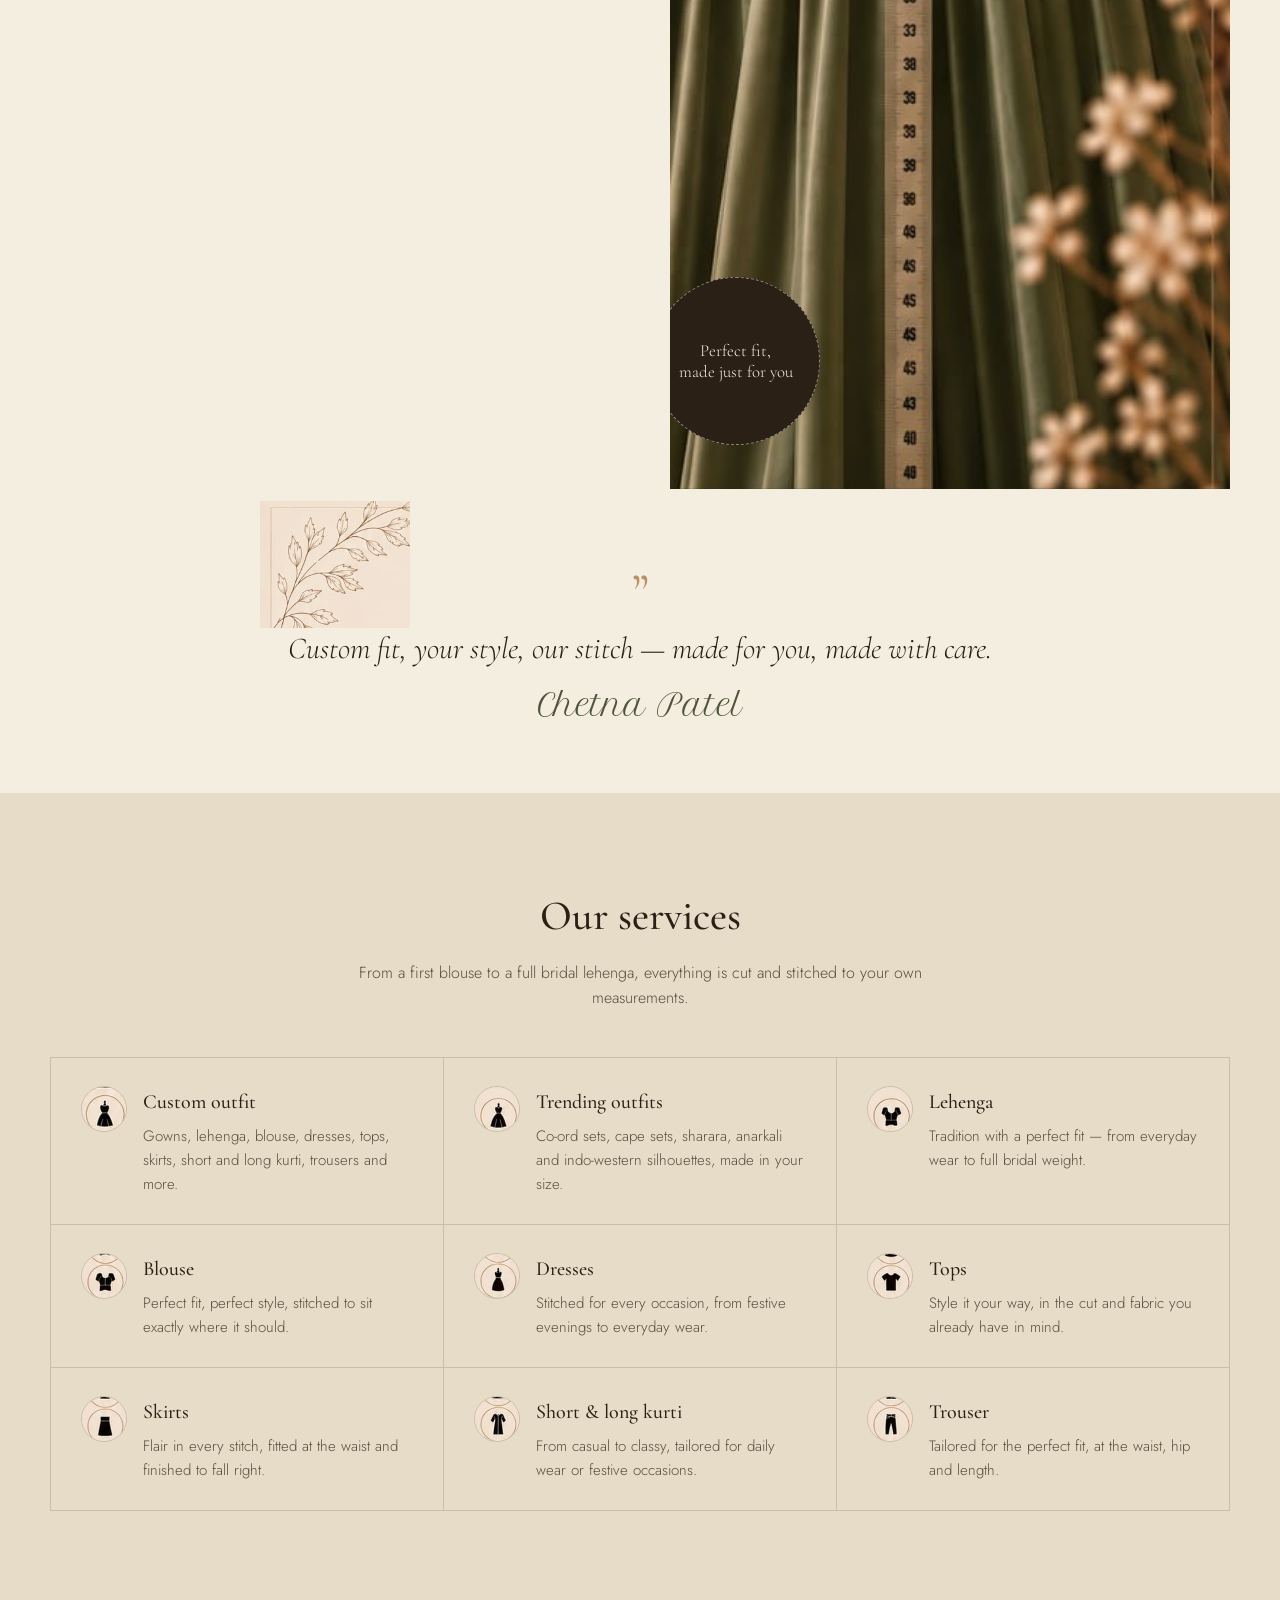
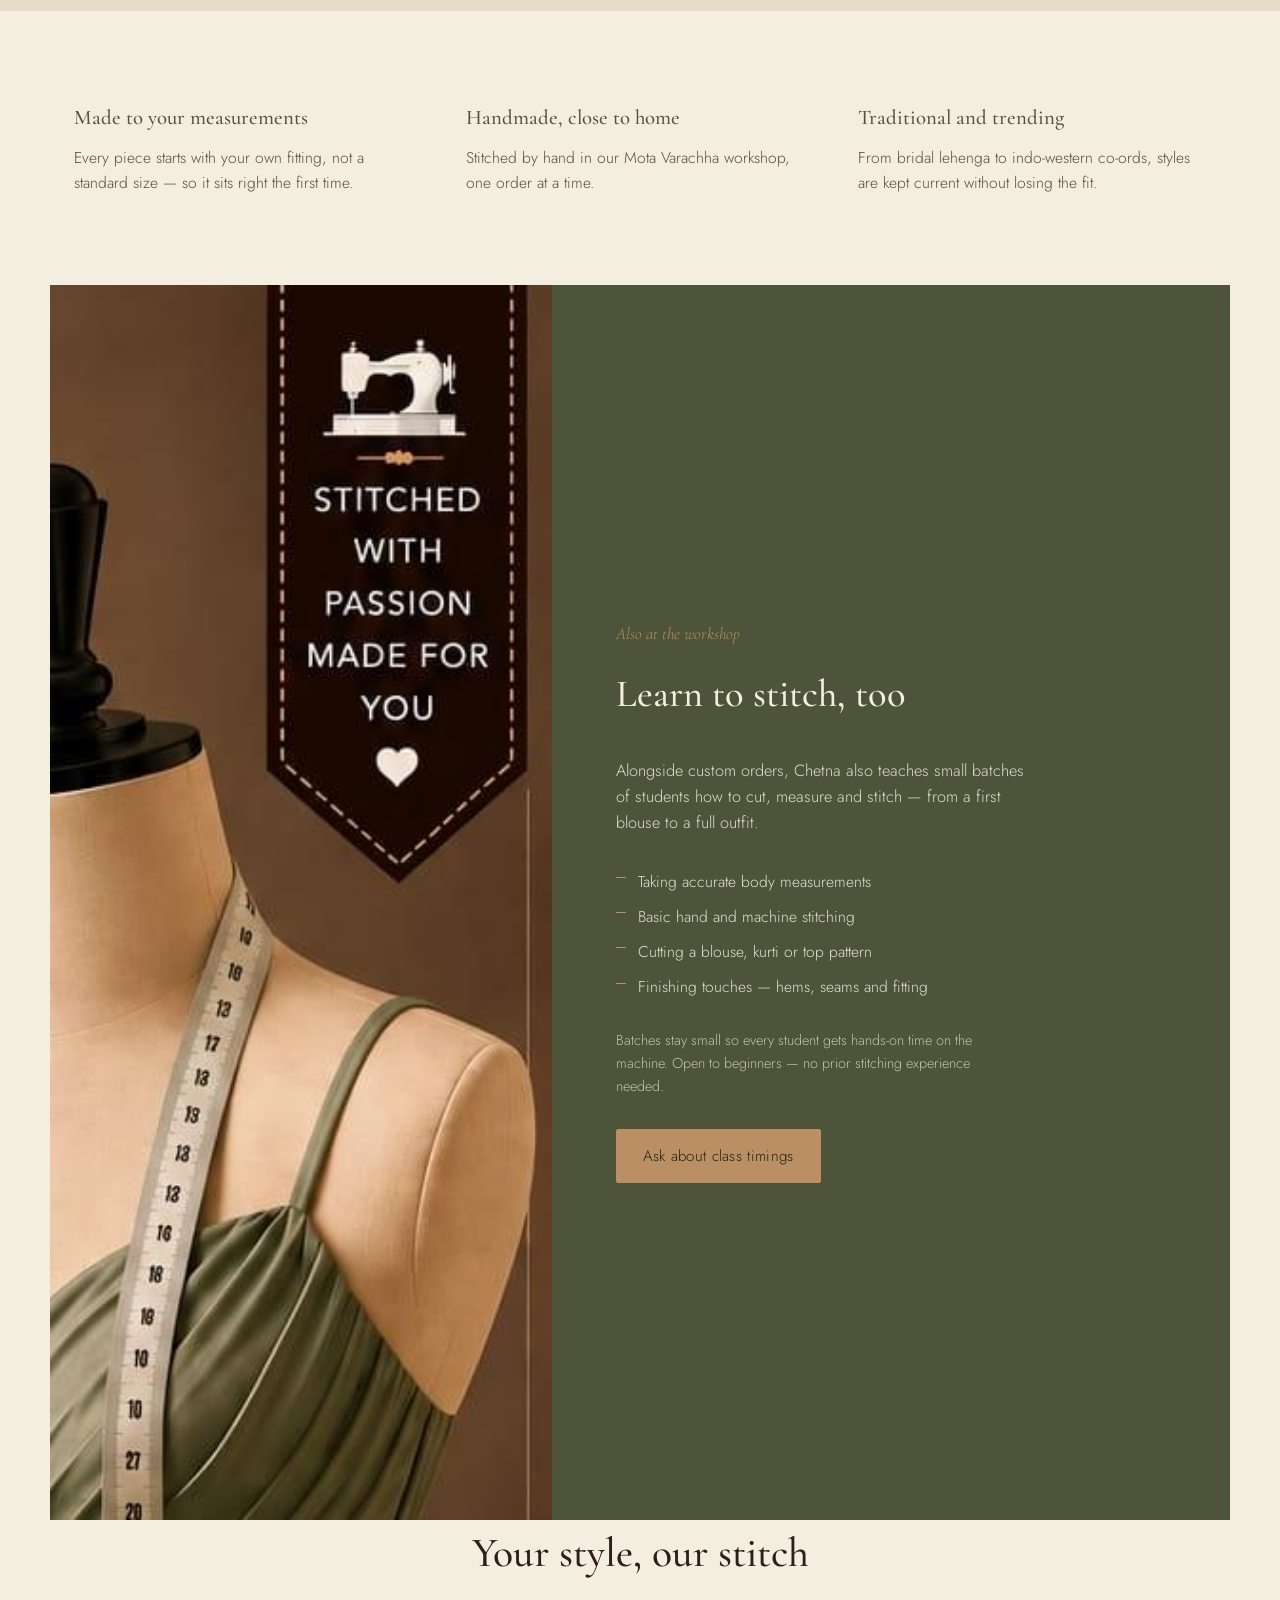
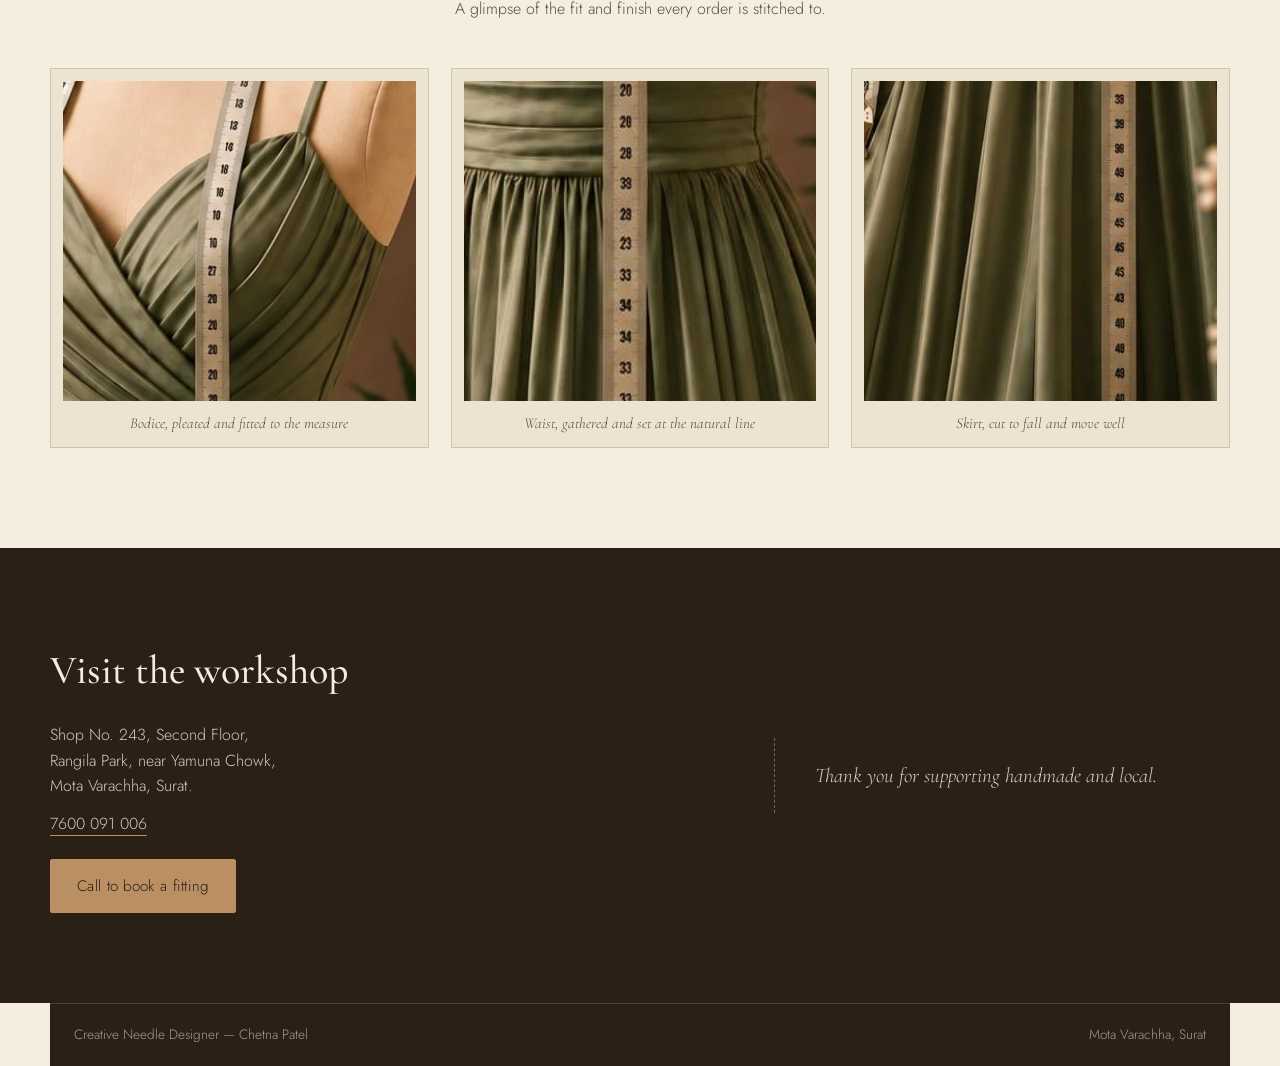
==== commit 4bef4efb: "latest files" ====
--- a/index.html
+++ b/index.html
@@ -4,7 +4,7 @@
 <meta charset="UTF-8">
 <meta name="viewport" content="width=device-width, initial-scale=1.0">
 <title>Creative Needle Designer — Chetna Patel, Surat</title>
-<meta name="description" content="Custom tailoring in Surat by Chetna Patel — gowns, lehengas, blouses, dresses and more, stitched to your fit.">
+<meta name="description" content="Custom tailoring and stitching classes in Surat by Chetna Patel — gowns, lehengas, blouses, dresses and more, cut to your own measurements.">
 <link rel="preconnect" href="https://fonts.googleapis.com">
 <link rel="preconnect" href="https://fonts.gstatic.com" crossorigin>
 <link href="https://fonts.googleapis.com/css2?family=Cormorant+Garamond:ital,wght@0,400;0,500;0,600;1,500&family=Petit+Formal+Script&family=Jost:wght@300;400;500;600&display=swap" rel="stylesheet">
@@ -21,7 +21,7 @@
   </a>
   <nav class="site-nav">
     <a href="#services">Services</a>
-    <a href="#about">About</a>
+    <a href="#classes">Classes</a>
     <a href="#gallery">Gallery</a>
     <a href="#contact">Visit</a>
   </nav>
@@ -53,6 +53,7 @@
   </section>
 
   <section class="intro" id="about">
+    <img src="flourish-1.png" alt="" class="flourish flourish-left">
     <div class="intro-mark">”</div>
     <p class="intro-line">Custom fit, your style, our stitch — made for you, made with care.</p>
     <p class="intro-signoff"><span class="hero-script small">Chetna Patel</span></p>
@@ -66,40 +67,67 @@
 
     <ul class="service-list">
       <li>
-        <h3>Custom outfit</h3>
-        <p>Gowns, lehenga, blouse, dresses, tops, skirts, short and long kurti, trousers and more.</p>
-      </li>
-      <li>
-        <h3>Trending outfits</h3>
-        <p>Co-ord sets, cape sets, sharara, anarkali and indo-western silhouettes, made in your size.</p>
-      </li>
-      <li>
-        <h3>Lehenga</h3>
-        <p>Tradition with a perfect fit — from everyday wear to full bridal weight.</p>
-      </li>
-      <li>
-        <h3>Blouse</h3>
-        <p>Perfect fit, perfect style, stitched to sit exactly where it should.</p>
-      </li>
-      <li>
-        <h3>Dresses</h3>
-        <p>Stitched for every occasion, from festive evenings to everyday wear.</p>
-      </li>
-      <li>
-        <h3>Tops</h3>
-        <p>Style it your way, in the cut and fabric you already have in mind.</p>
-      </li>
-      <li>
-        <h3>Skirts</h3>
-        <p>Flair in every stitch, fitted at the waist and finished to fall right.</p>
-      </li>
-      <li>
-        <h3>Short &amp; long kurti</h3>
-        <p>From casual to classy, tailored for daily wear or festive occasions.</p>
-      </li>
-      <li>
-        <h3>Trouser</h3>
-        <p>Tailored for the perfect fit, at the waist, hip and length.</p>
+        <img src="icon-custom-outfit.png" alt="" class="service-icon">
+        <div>
+          <h3>Custom outfit</h3>
+          <p>Gowns, lehenga, blouse, dresses, tops, skirts, short and long kurti, trousers and more.</p>
+        </div>
+      </li>
+      <li>
+        <img src="icon-trending-outfits.png" alt="" class="service-icon">
+        <div>
+          <h3>Trending outfits</h3>
+          <p>Co-ord sets, cape sets, sharara, anarkali and indo-western silhouettes, made in your size.</p>
+        </div>
+      </li>
+      <li>
+        <img src="icon-lehenga.png" alt="" class="service-icon">
+        <div>
+          <h3>Lehenga</h3>
+          <p>Tradition with a perfect fit — from everyday wear to full bridal weight.</p>
+        </div>
+      </li>
+      <li>
+        <img src="icon-blouse.png" alt="" class="service-icon">
+        <div>
+          <h3>Blouse</h3>
+          <p>Perfect fit, perfect style, stitched to sit exactly where it should.</p>
+        </div>
+      </li>
+      <li>
+        <img src="icon-dresses.png" alt="" class="service-icon">
+        <div>
+          <h3>Dresses</h3>
+          <p>Stitched for every occasion, from festive evenings to everyday wear.</p>
+        </div>
+      </li>
+      <li>
+        <img src="icon-tops.png" alt="" class="service-icon">
+        <div>
+          <h3>Tops</h3>
+          <p>Style it your way, in the cut and fabric you already have in mind.</p>
+        </div>
+      </li>
+      <li>
+        <img src="icon-skirts.png" alt="" class="service-icon">
+        <div>
+          <h3>Skirts</h3>
+          <p>Flair in every stitch, fitted at the waist and finished to fall right.</p>
+        </div>
+      </li>
+      <li>
+        <img src="icon-kurti.png" alt="" class="service-icon">
+        <div>
+          <h3>Short &amp; long kurti</h3>
+          <p>From casual to classy, tailored for daily wear or festive occasions.</p>
+        </div>
+      </li>
+      <li>
+        <img src="icon-trouser.png" alt="" class="service-icon">
+        <div>
+          <h3>Trouser</h3>
+          <p>Tailored for the perfect fit, at the waist, hip and length.</p>
+        </div>
       </li>
     </ul>
   </section>
@@ -119,13 +147,43 @@
     </div>
   </section>
 
+  <section class="classes" id="classes">
+    <div class="classes-figure">
+      <img src="classes-figure.jpg" alt="A sewing machine emblem beside a mannequin dressed in a sage green gown, mid-fitting.">
+    </div>
+    <div class="classes-copy">
+      <p class="hero-kicker">Also at the workshop</p>
+      <h2>Learn to stitch, too</h2>
+      <p class="classes-lede">Alongside custom orders, Chetna also teaches small batches of students how to cut, measure and stitch — from a first blouse to a full outfit.</p>
+      <ul class="classes-list">
+        <li>Taking accurate body measurements</li>
+        <li>Basic hand and machine stitching</li>
+        <li>Cutting a blouse, kurti or top pattern</li>
+        <li>Finishing touches — hems, seams and fitting</li>
+      </ul>
+      <p class="classes-note">Batches stay small so every student gets hands-on time on the machine. Open to beginners — no prior stitching experience needed.</p>
+      <a href="tel:+917600091006" class="btn btn-solid">Ask about class timings</a>
+    </div>
+  </section>
+
   <section class="gallery" id="gallery">
     <div class="section-head">
       <h2>Your style, our stitch</h2>
       <p>A glimpse of the fit and finish every order is stitched to.</p>
     </div>
-    <div class="gallery-frame">
-      <img src="gallery-detail.jpg" alt="Close detail of the pleated bodice on a sage green gown, measured with a tailor's tape." loading="lazy">
+    <div class="gallery-grid">
+      <figure class="gallery-frame">
+        <img src="gallery-detail.jpg" alt="Close detail of the pleated bodice on a sage green gown, measured with a tailor's tape.">
+        <figcaption>Bodice, pleated and fitted to the measure</figcaption>
+      </figure>
+      <figure class="gallery-frame">
+        <img src="gallery-waist.jpg" alt="Close detail of the gathered waistband on a sage green gown.">
+        <figcaption>Waist, gathered and set at the natural line</figcaption>
+      </figure>
+      <figure class="gallery-frame">
+        <img src="gallery-skirt.jpg" alt="Close detail of the flowing pleated skirt on a sage green gown, measured with a tailor's tape.">
+        <figcaption>Skirt, cut to fall and move well</figcaption>
+      </figure>
     </div>
   </section>
 
--- a/style.css
+++ b/style.css
@@ -277,10 +277,25 @@
    Intro / pull quote
 --------------------------------------------------- */
 .intro{
+  position: relative;
   max-width: 760px;
   margin: 0 auto;
   padding: 90px 24px 70px;
   text-align: center;
+}
+.flourish{
+  position: absolute;
+  width: 150px;
+  height: auto;
+  opacity: 0.85;
+  pointer-events: none;
+}
+.flourish-left{
+  top: 12px;
+  left: 0;
+}
+@media (max-width: 700px){
+  .flourish{ width: 100px; }
 }
 .intro-mark{
   font-family: var(--font-display);
@@ -330,18 +345,33 @@
   border-left: 1px solid var(--line);
 }
 .service-list li{
-  padding: 30px 32px;
+  display: flex;
+  align-items: flex-start;
+  gap: 16px;
+  padding: 28px 30px;
   border-right: 1px solid var(--line);
   border-bottom: 1px solid var(--line);
+  transition: background 0.18s ease;
+}
+.service-list li:hover{
+  background: rgba(185,143,99,0.08);
+}
+.service-icon{
+  width: 46px;
+  height: 46px;
+  border-radius: 50%;
+  flex-shrink: 0;
+  object-fit: cover;
+  border: 1px solid var(--line);
 }
 .service-list h3{
-  font-size: 1.3rem;
-  margin-bottom: 8px;
+  font-size: 1.25rem;
+  margin-bottom: 6px;
 }
 .service-list p{
   margin: 0;
   color: var(--ink-soft);
-  font-size: 0.96rem;
+  font-size: 0.94rem;
 }
 
 /* ---------------------------------------------------
@@ -367,23 +397,113 @@
 }
 
 /* ---------------------------------------------------
+   Classes
+--------------------------------------------------- */
+.classes{
+  display: grid;
+  grid-template-columns: 0.85fr 1.15fr;
+  max-width: var(--max);
+  margin: 0 auto;
+  background: var(--sage-deep);
+  color: var(--cream);
+}
+.classes-figure{
+  overflow: hidden;
+}
+.classes-figure img{
+  width: 100%;
+  height: 100%;
+  object-fit: cover;
+}
+.classes-copy{
+  display: flex;
+  flex-direction: column;
+  gap: 16px;
+  justify-content: center;
+  padding: 60px clamp(24px, 5vw, 64px);
+}
+.classes h2{
+  color: var(--cream);
+  font-size: clamp(1.9rem, 3.4vw, 2.4rem);
+}
+.classes .hero-kicker{
+  color: var(--brass);
+}
+.classes-lede{
+  color: rgba(244,238,225,0.88);
+  max-width: 46ch;
+  font-size: 1.02rem;
+}
+.classes-list{
+  margin: 0;
+  padding: 0;
+  list-style: none;
+  display: grid;
+  gap: 10px;
+}
+.classes-list li{
+  padding-left: 22px;
+  position: relative;
+  color: rgba(244,238,225,0.9);
+  font-size: 0.98rem;
+}
+.classes-list li::before{
+  content: "";
+  position: absolute;
+  left: 0;
+  top: 0.55em;
+  width: 10px;
+  height: 1px;
+  background: var(--brass);
+}
+.classes-note{
+  color: rgba(244,238,225,0.7);
+  font-size: 0.9rem;
+  max-width: 48ch;
+}
+.classes .btn-solid{
+  background: var(--brass);
+  border-color: var(--brass);
+  color: var(--ink);
+  align-self: flex-start;
+}
+.classes .btn-solid:hover{
+  background: var(--cream);
+  border-color: var(--cream);
+}
+
+/* ---------------------------------------------------
    Gallery
 --------------------------------------------------- */
 .gallery{
   padding: 0 24px 100px;
 }
+.gallery-grid{
+  max-width: var(--max);
+  margin: 0 auto;
+  display: grid;
+  grid-template-columns: repeat(3, 1fr);
+  gap: 22px;
+}
 .gallery-frame{
-  max-width: 720px;
-  margin: 0 auto;
+  margin: 0;
   border: 1px solid var(--line);
-  padding: 14px;
+  padding: 12px;
   background: var(--cream-2);
 }
 .gallery-frame img{
   width: 100%;
-  height: 480px;
+  height: 320px;
   object-fit: cover;
   object-position: center;
+}
+.gallery-frame figcaption{
+  margin-top: 10px;
+  font-family: var(--font-display);
+  font-style: italic;
+  font-size: 0.95rem;
+  color: var(--ink-soft);
+  text-align: center;
 }
 
 /* ---------------------------------------------------
@@ -467,6 +587,11 @@
   .service-list{ grid-template-columns: repeat(2, 1fr); }
   .pillars{ grid-template-columns: 1fr; gap: 32px; }
 
+  .classes{ grid-template-columns: 1fr; }
+  .classes-figure{ height: 46vh; }
+
+  .gallery-grid{ grid-template-columns: 1fr; }
+
   .contact-inner{ grid-template-columns: 1fr; }
   .contact-thanks{
     border-left: none;
@@ -478,6 +603,7 @@
 
 @media (max-width: 560px){
   .service-list{ grid-template-columns: 1fr; }
+  .gallery-frame img{ height: 260px; }
 }
 
 /* mobile nav drawer, toggled via script.js */
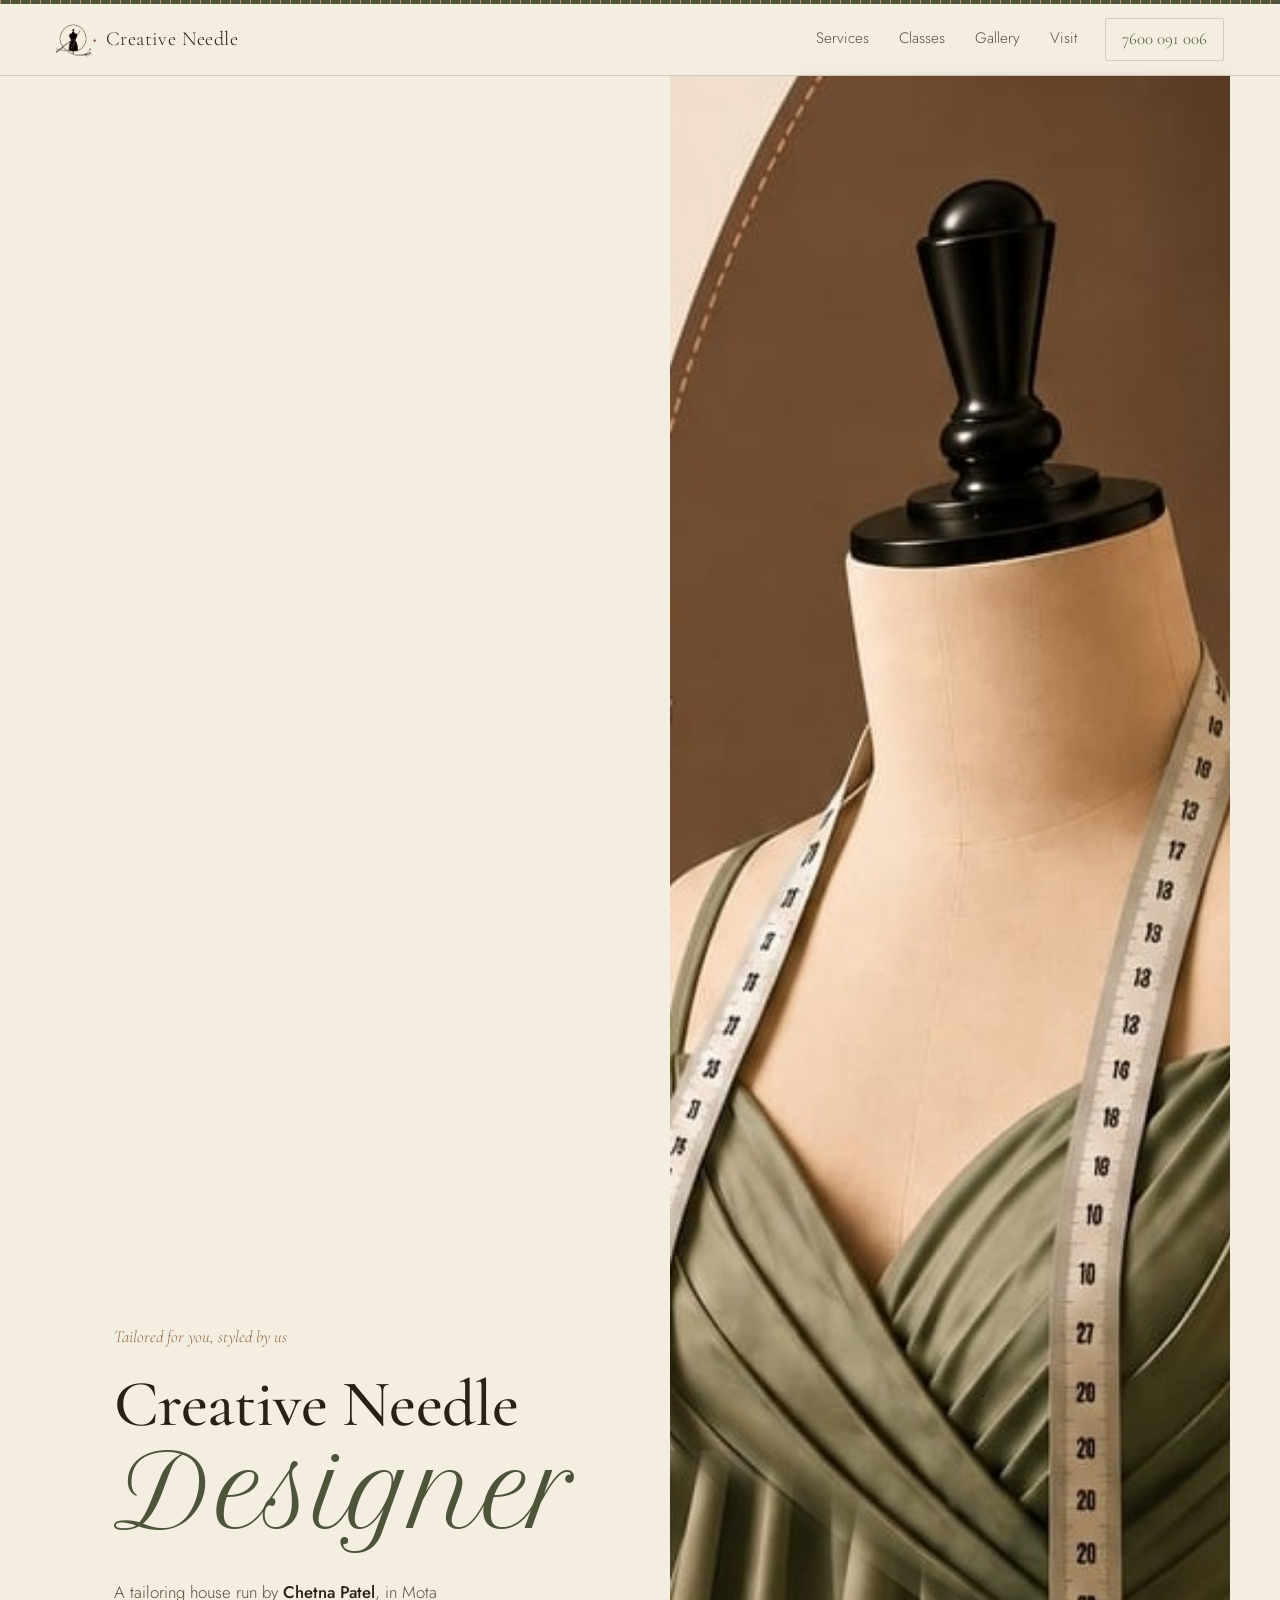
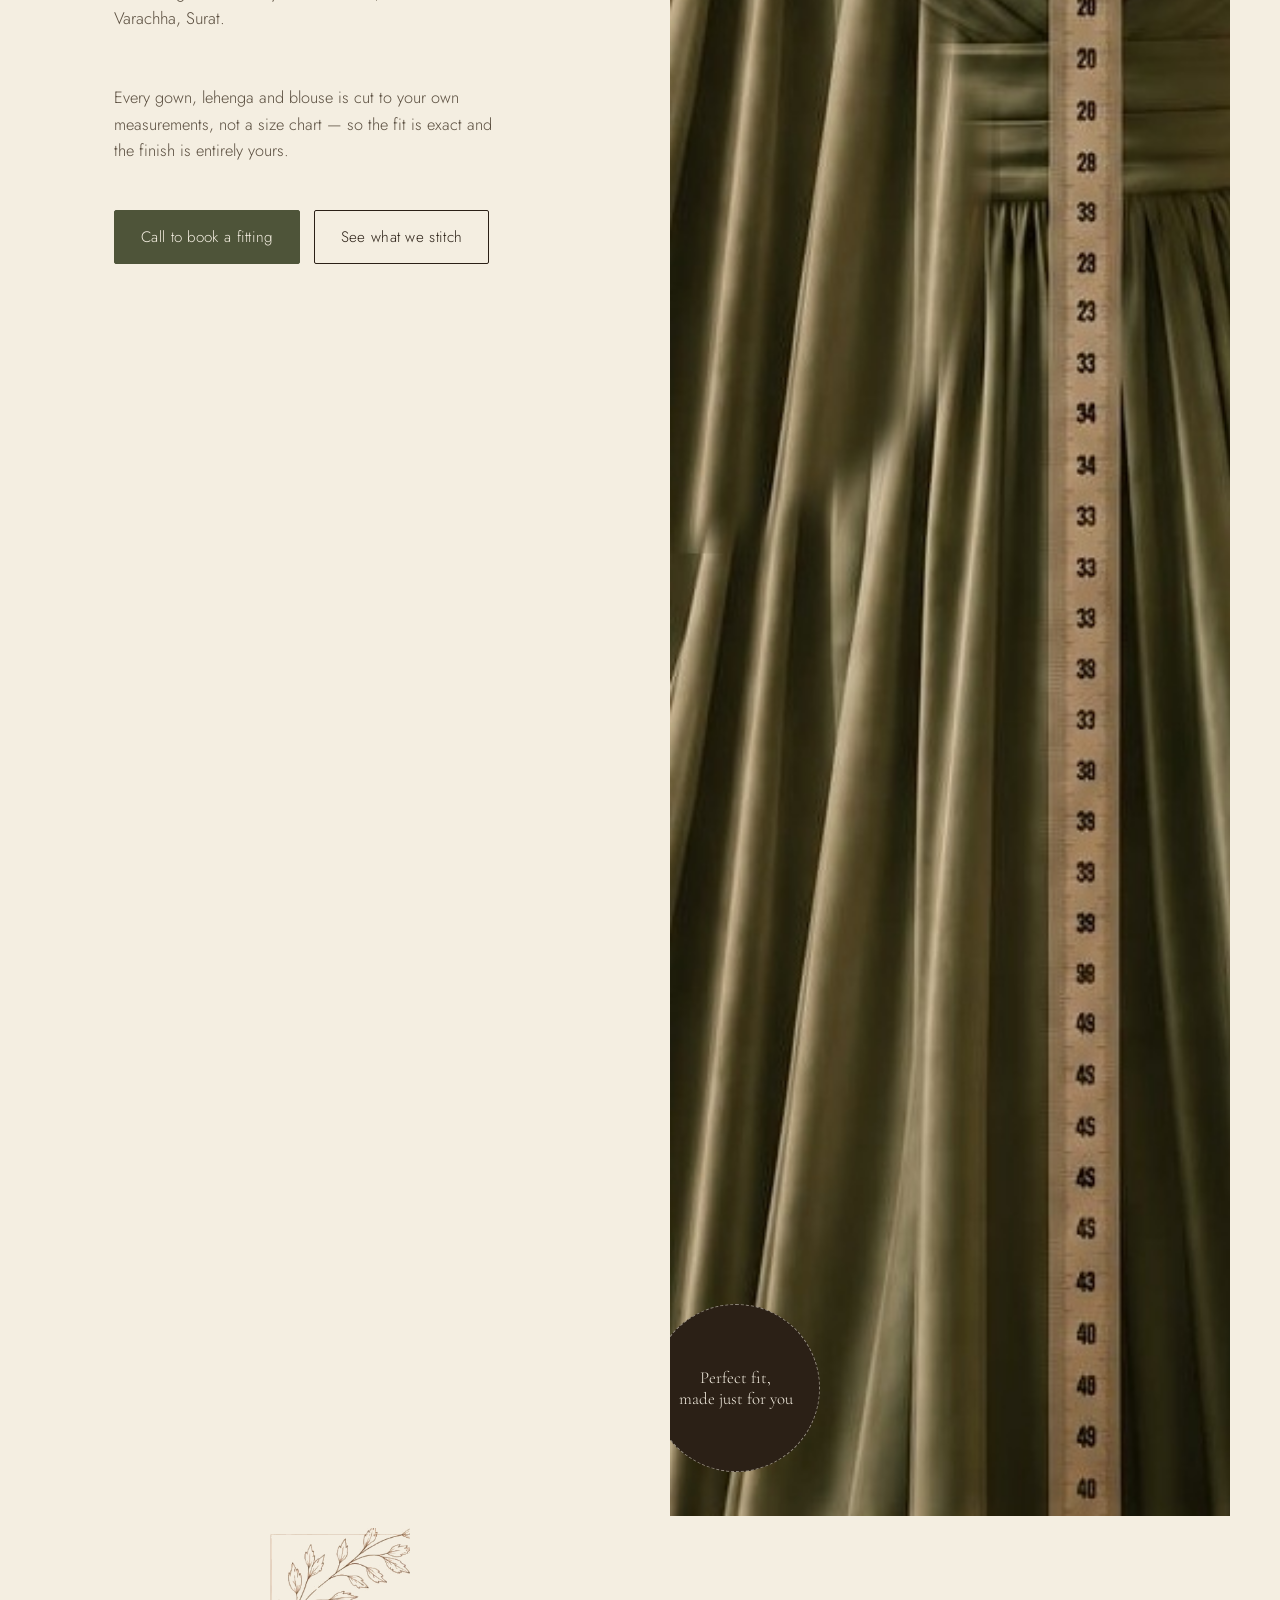
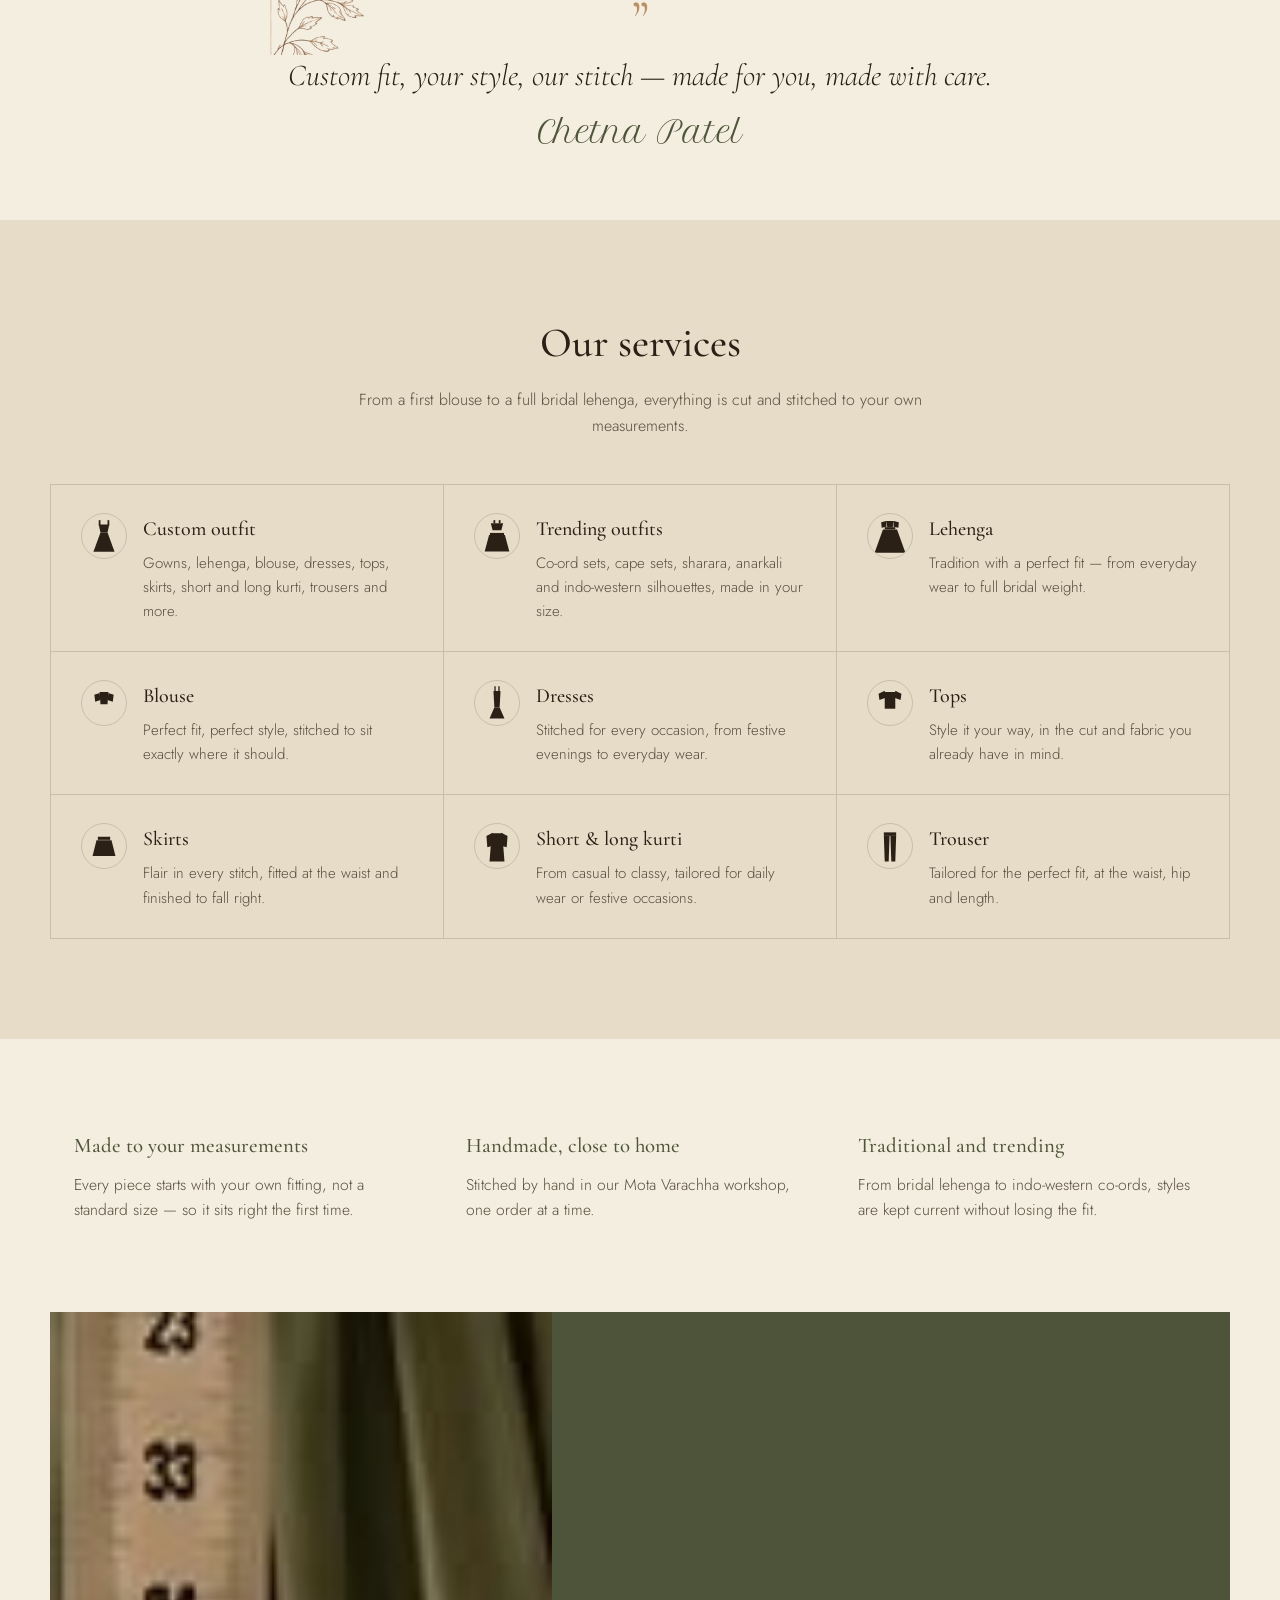
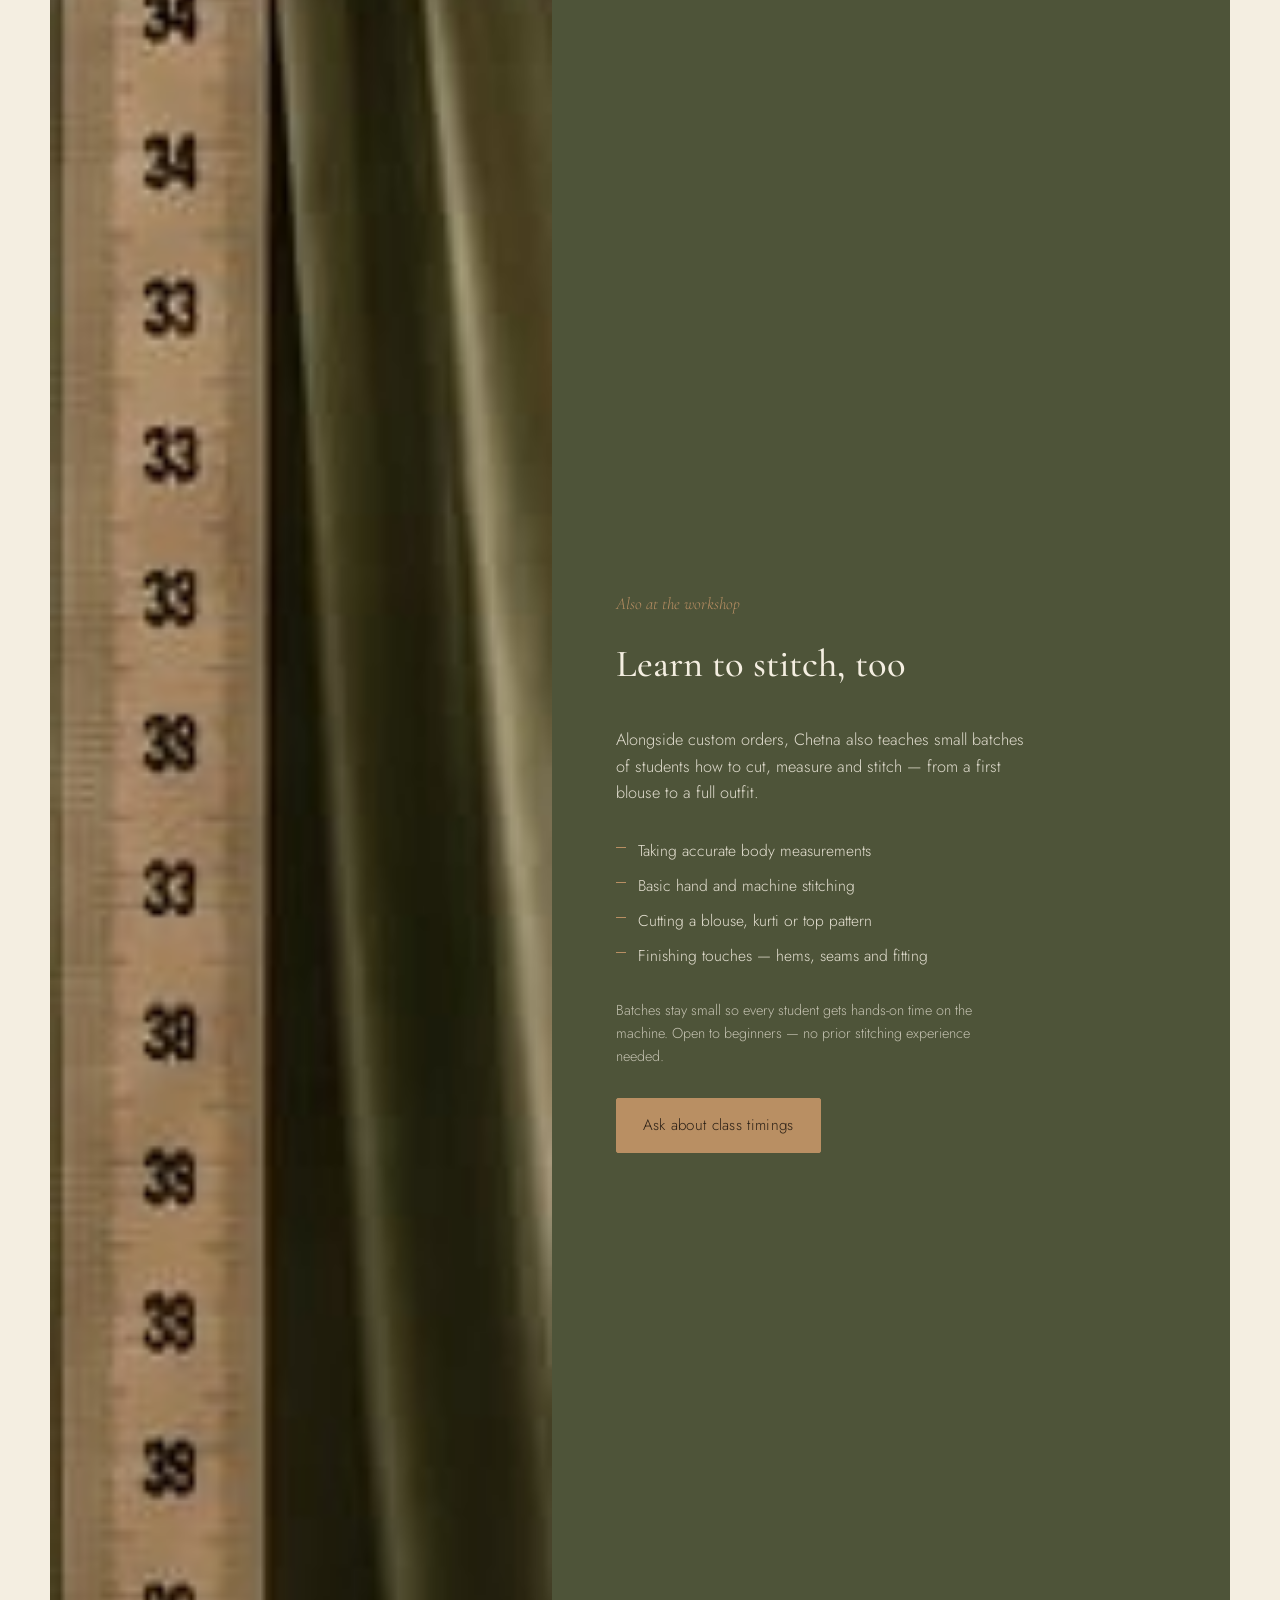
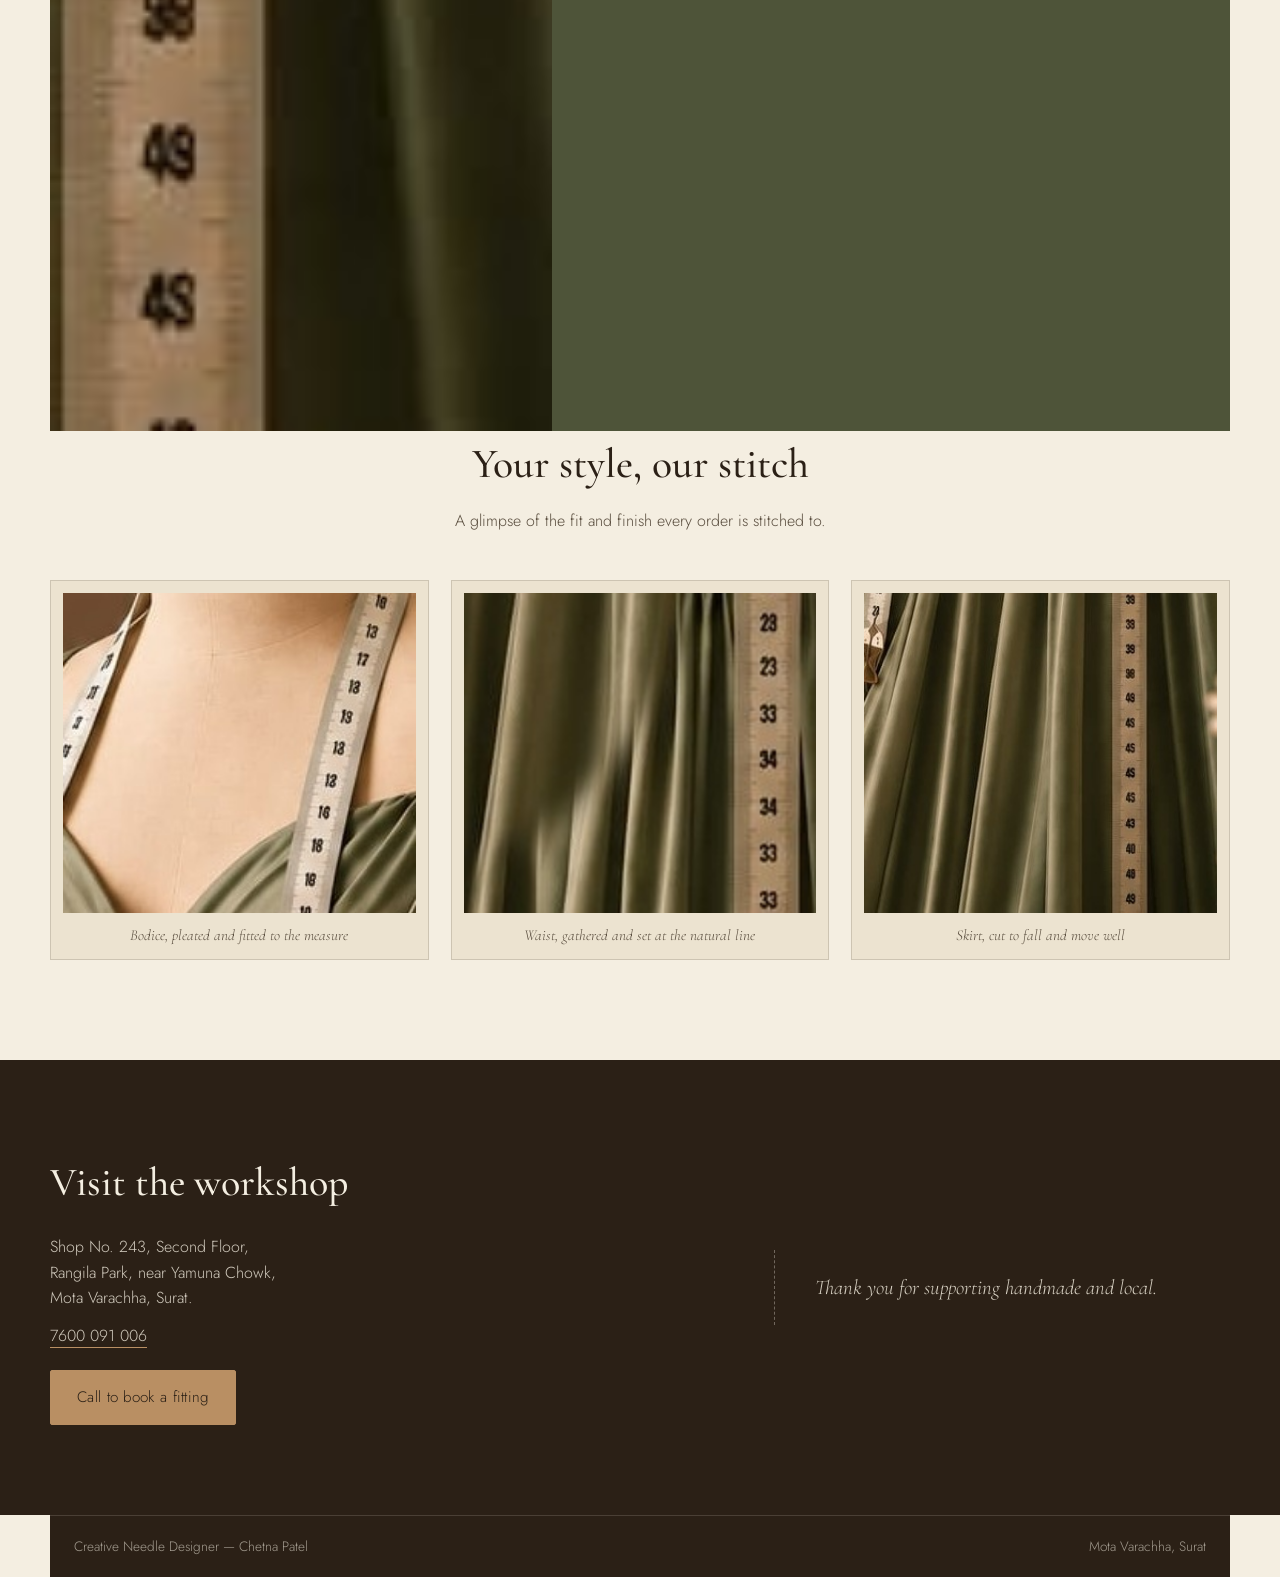
==== commit 795db1be: "updated files" ====
--- a/index.html
+++ b/index.html
@@ -67,63 +67,63 @@
 
     <ul class="service-list">
       <li>
-        <img src="icon-custom-outfit.png" alt="" class="service-icon">
+        <img src="icon-custom-outfit.svg" alt="" class="service-icon">
         <div>
           <h3>Custom outfit</h3>
           <p>Gowns, lehenga, blouse, dresses, tops, skirts, short and long kurti, trousers and more.</p>
         </div>
       </li>
       <li>
-        <img src="icon-trending-outfits.png" alt="" class="service-icon">
+        <img src="icon-trending-outfits.svg" alt="" class="service-icon">
         <div>
           <h3>Trending outfits</h3>
           <p>Co-ord sets, cape sets, sharara, anarkali and indo-western silhouettes, made in your size.</p>
         </div>
       </li>
       <li>
-        <img src="icon-lehenga.png" alt="" class="service-icon">
+        <img src="icon-lehenga.svg" alt="" class="service-icon">
         <div>
           <h3>Lehenga</h3>
           <p>Tradition with a perfect fit — from everyday wear to full bridal weight.</p>
         </div>
       </li>
       <li>
-        <img src="icon-blouse.png" alt="" class="service-icon">
+        <img src="icon-blouse.svg" alt="" class="service-icon">
         <div>
           <h3>Blouse</h3>
           <p>Perfect fit, perfect style, stitched to sit exactly where it should.</p>
         </div>
       </li>
       <li>
-        <img src="icon-dresses.png" alt="" class="service-icon">
+        <img src="icon-dresses.svg" alt="" class="service-icon">
         <div>
           <h3>Dresses</h3>
           <p>Stitched for every occasion, from festive evenings to everyday wear.</p>
         </div>
       </li>
       <li>
-        <img src="icon-tops.png" alt="" class="service-icon">
+        <img src="icon-tops.svg" alt="" class="service-icon">
         <div>
           <h3>Tops</h3>
           <p>Style it your way, in the cut and fabric you already have in mind.</p>
         </div>
       </li>
       <li>
-        <img src="icon-skirts.png" alt="" class="service-icon">
+        <img src="icon-skirts.svg" alt="" class="service-icon">
         <div>
           <h3>Skirts</h3>
           <p>Flair in every stitch, fitted at the waist and finished to fall right.</p>
         </div>
       </li>
       <li>
-        <img src="icon-kurti.png" alt="" class="service-icon">
+        <img src="icon-kurti.svg" alt="" class="service-icon">
         <div>
           <h3>Short &amp; long kurti</h3>
           <p>From casual to classy, tailored for daily wear or festive occasions.</p>
         </div>
       </li>
       <li>
-        <img src="icon-trouser.png" alt="" class="service-icon">
+        <img src="icon-trouser.svg" alt="" class="service-icon">
         <div>
           <h3>Trouser</h3>
           <p>Tailored for the perfect fit, at the waist, hip and length.</p>
@@ -149,7 +149,7 @@
 
   <section class="classes" id="classes">
     <div class="classes-figure">
-      <img src="classes-figure.jpg" alt="A sewing machine emblem beside a mannequin dressed in a sage green gown, mid-fitting.">
+      <img src="classes-figure.jpg" alt="Close macro of a tailor's tape measure against sage green fabric, marked in centimetres.">
     </div>
     <div class="classes-copy">
       <p class="hero-kicker">Also at the workshop</p>
--- a/style.css
+++ b/style.css
@@ -31,6 +31,7 @@
   font-weight: 300;
   line-height: 1.6;
   -webkit-font-smoothing: antialiased;
+  overflow-x: hidden;
 }
 
 img{ max-width: 100%; display: block; }
@@ -352,6 +353,7 @@
   border-right: 1px solid var(--line);
   border-bottom: 1px solid var(--line);
   transition: background 0.18s ease;
+  min-width: 0;
 }
 .service-list li:hover{
   background: rgba(185,143,99,0.08);
@@ -364,6 +366,10 @@
   object-fit: cover;
   border: 1px solid var(--line);
 }
+.service-list li > div{
+  min-width: 0;
+  flex: 1 1 auto;
+}
 .service-list h3{
   font-size: 1.25rem;
   margin-bottom: 6px;
@@ -372,6 +378,7 @@
   margin: 0;
   color: var(--ink-soft);
   font-size: 0.94rem;
+  overflow-wrap: break-word;
 }
 
 /* ---------------------------------------------------
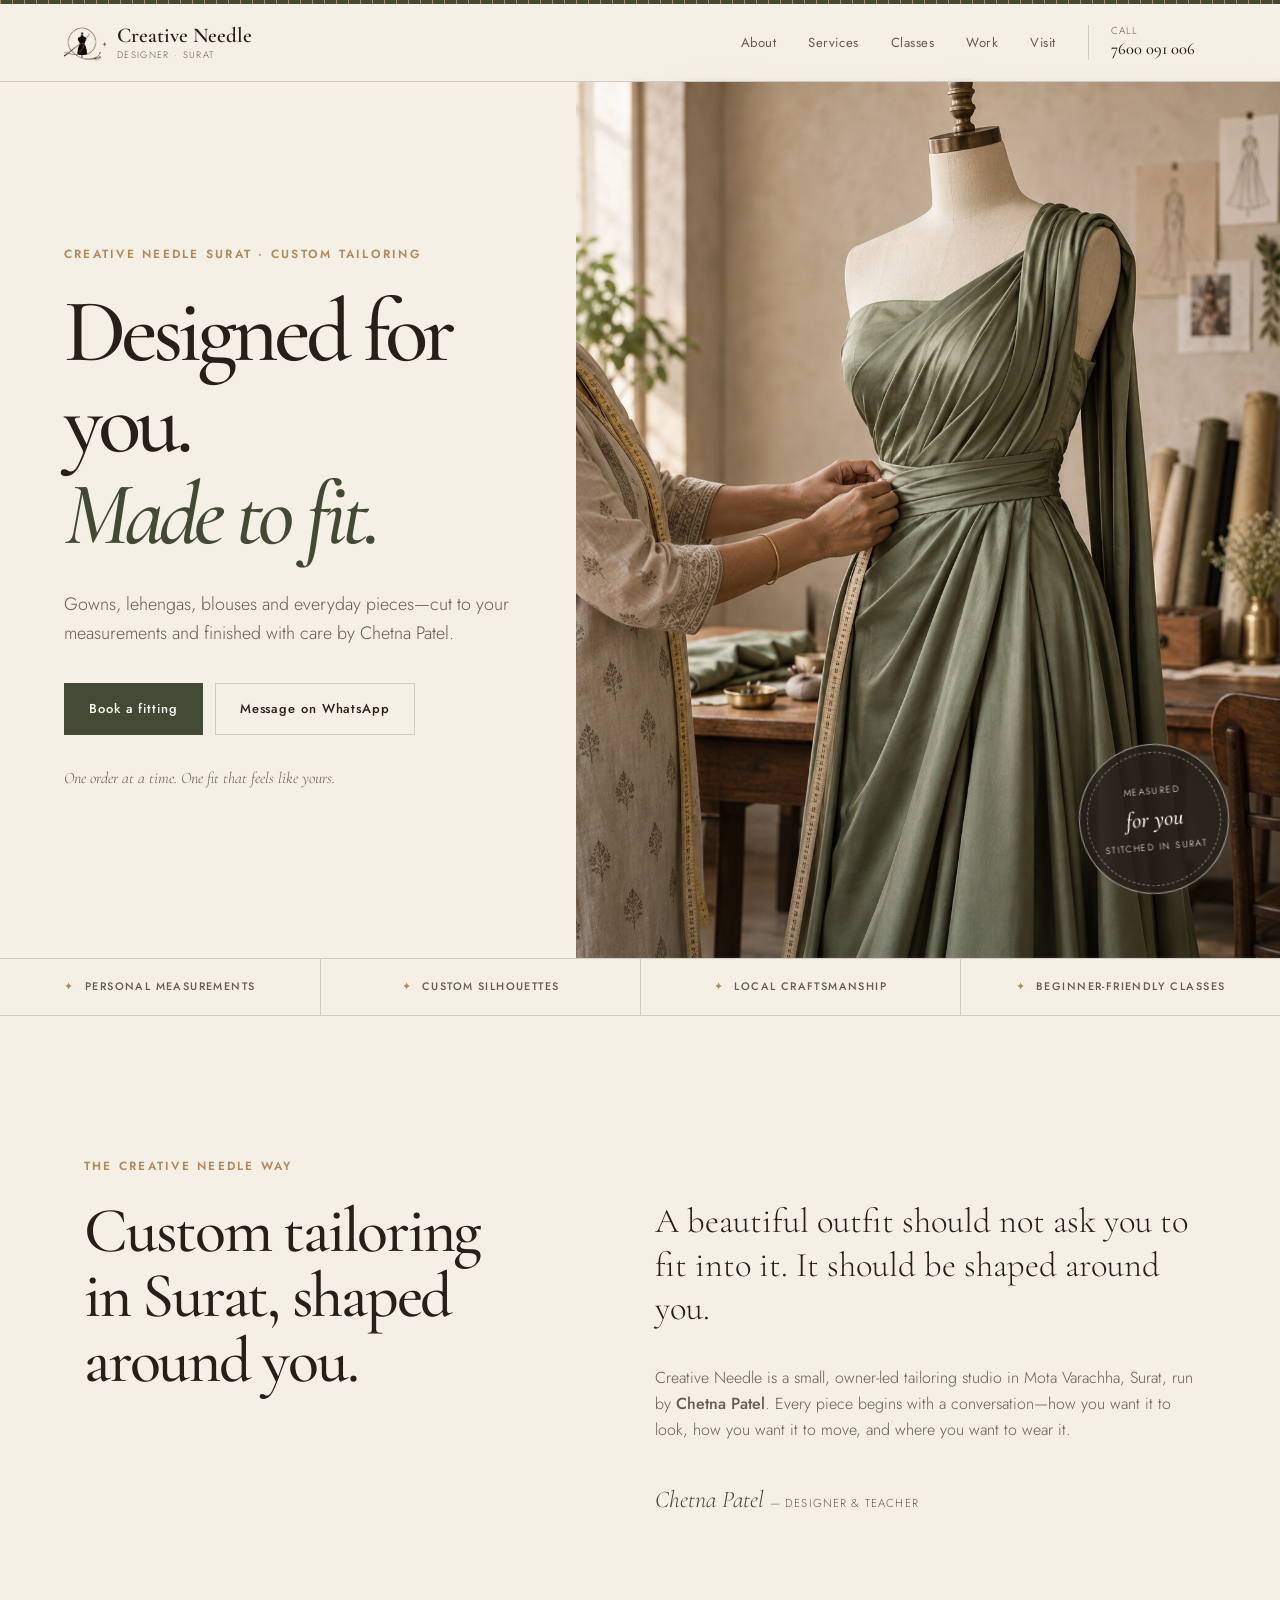
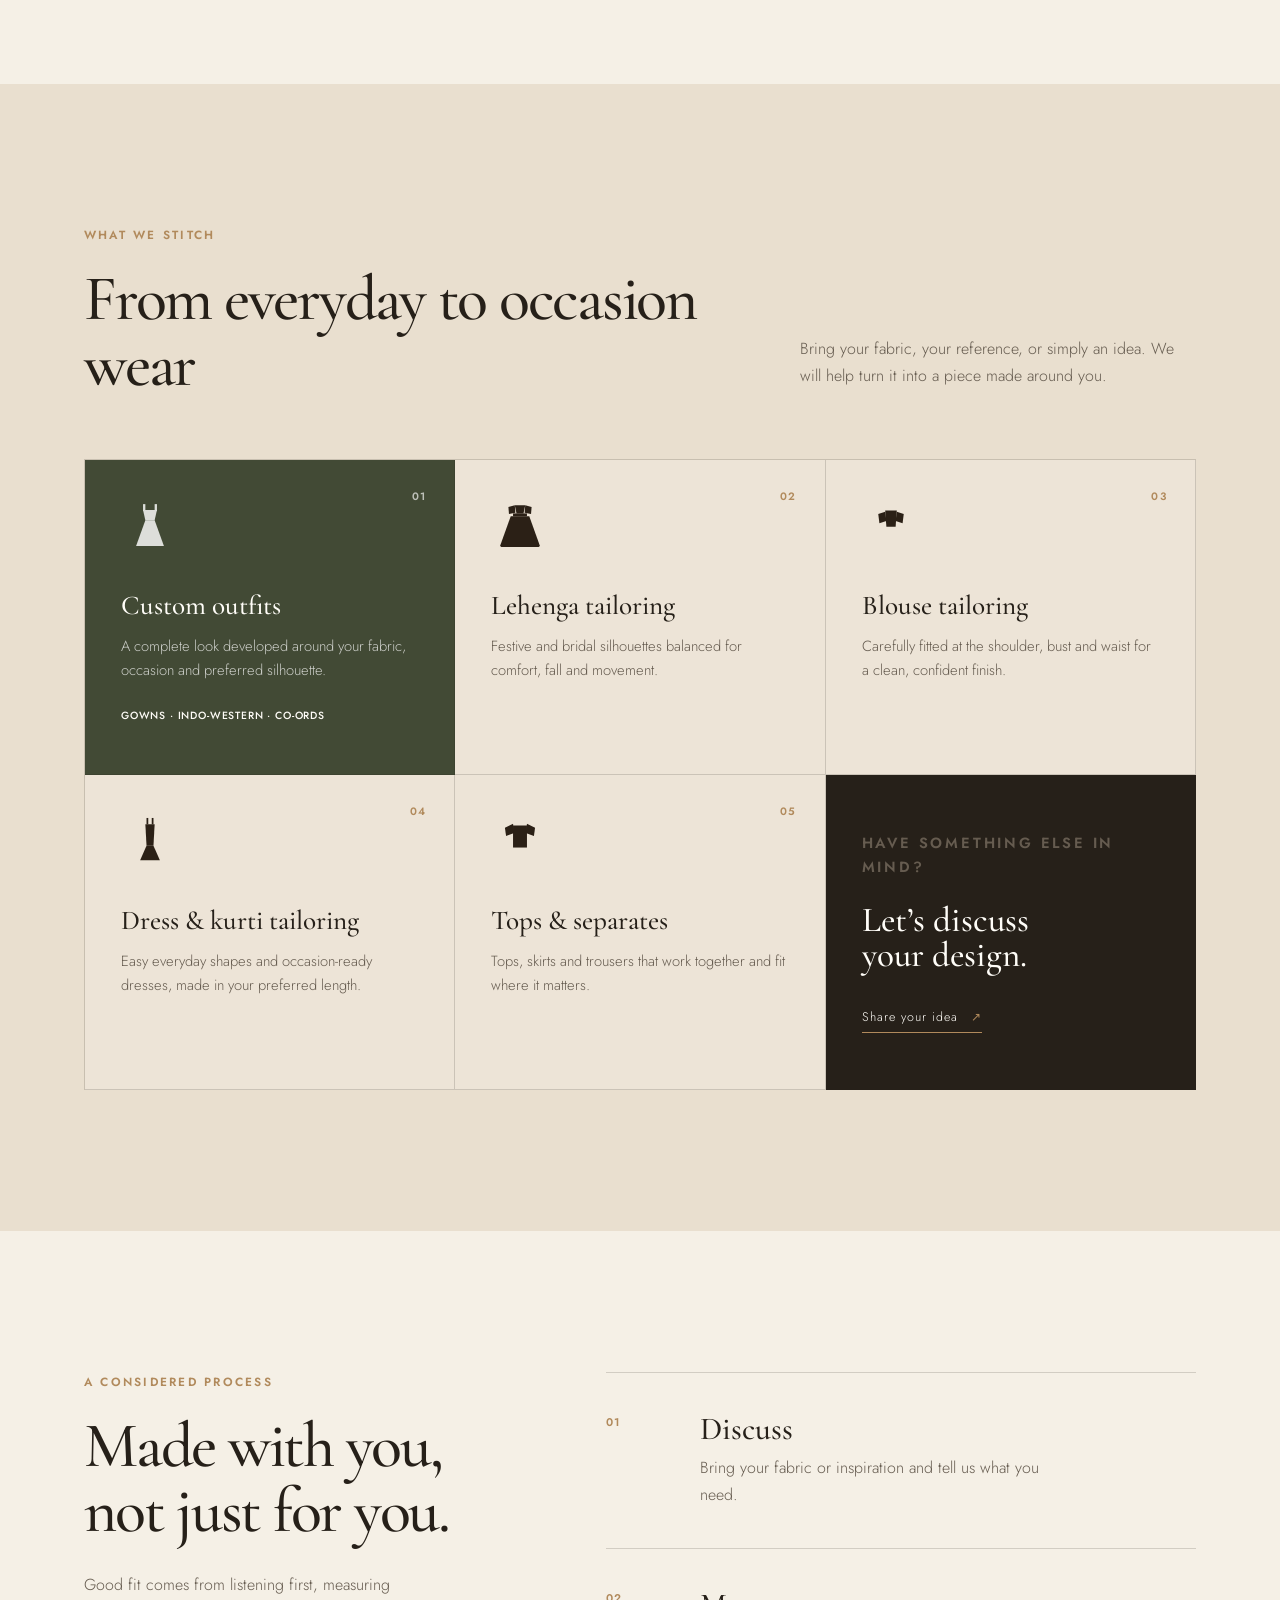
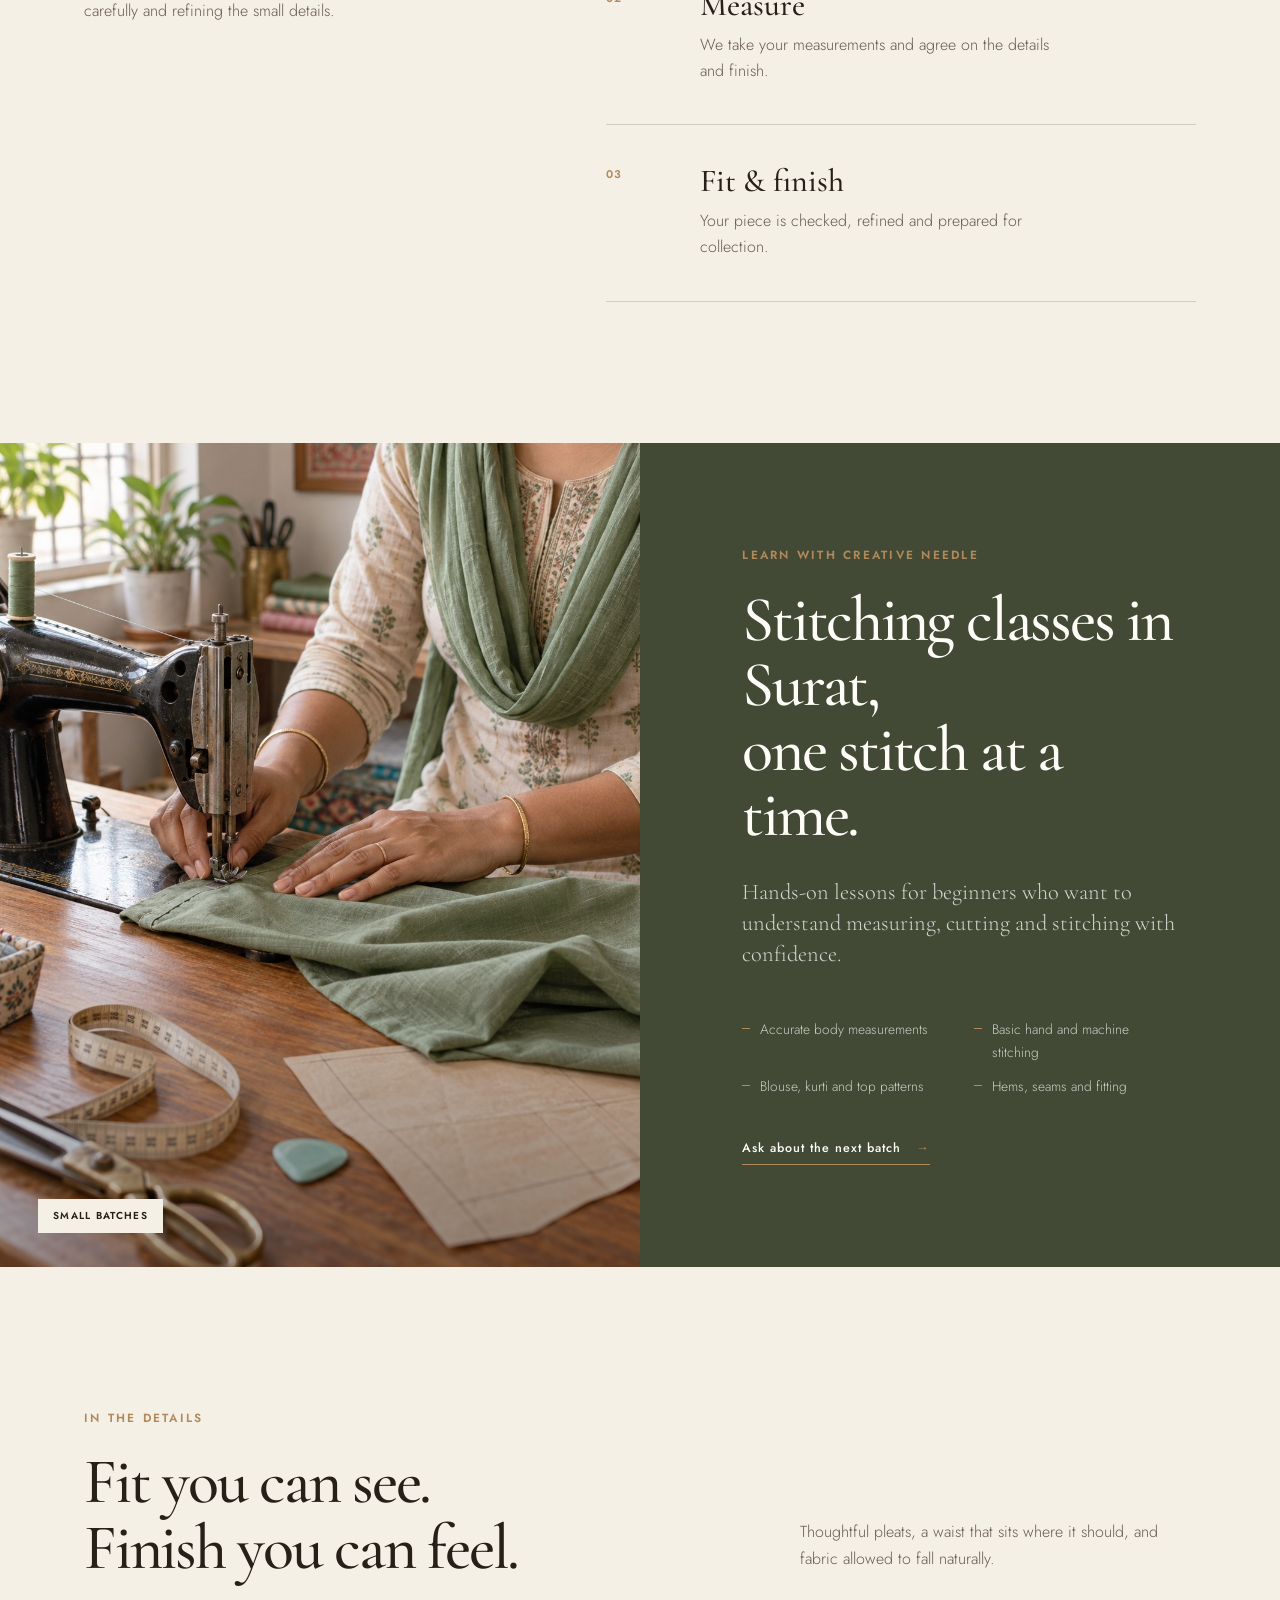
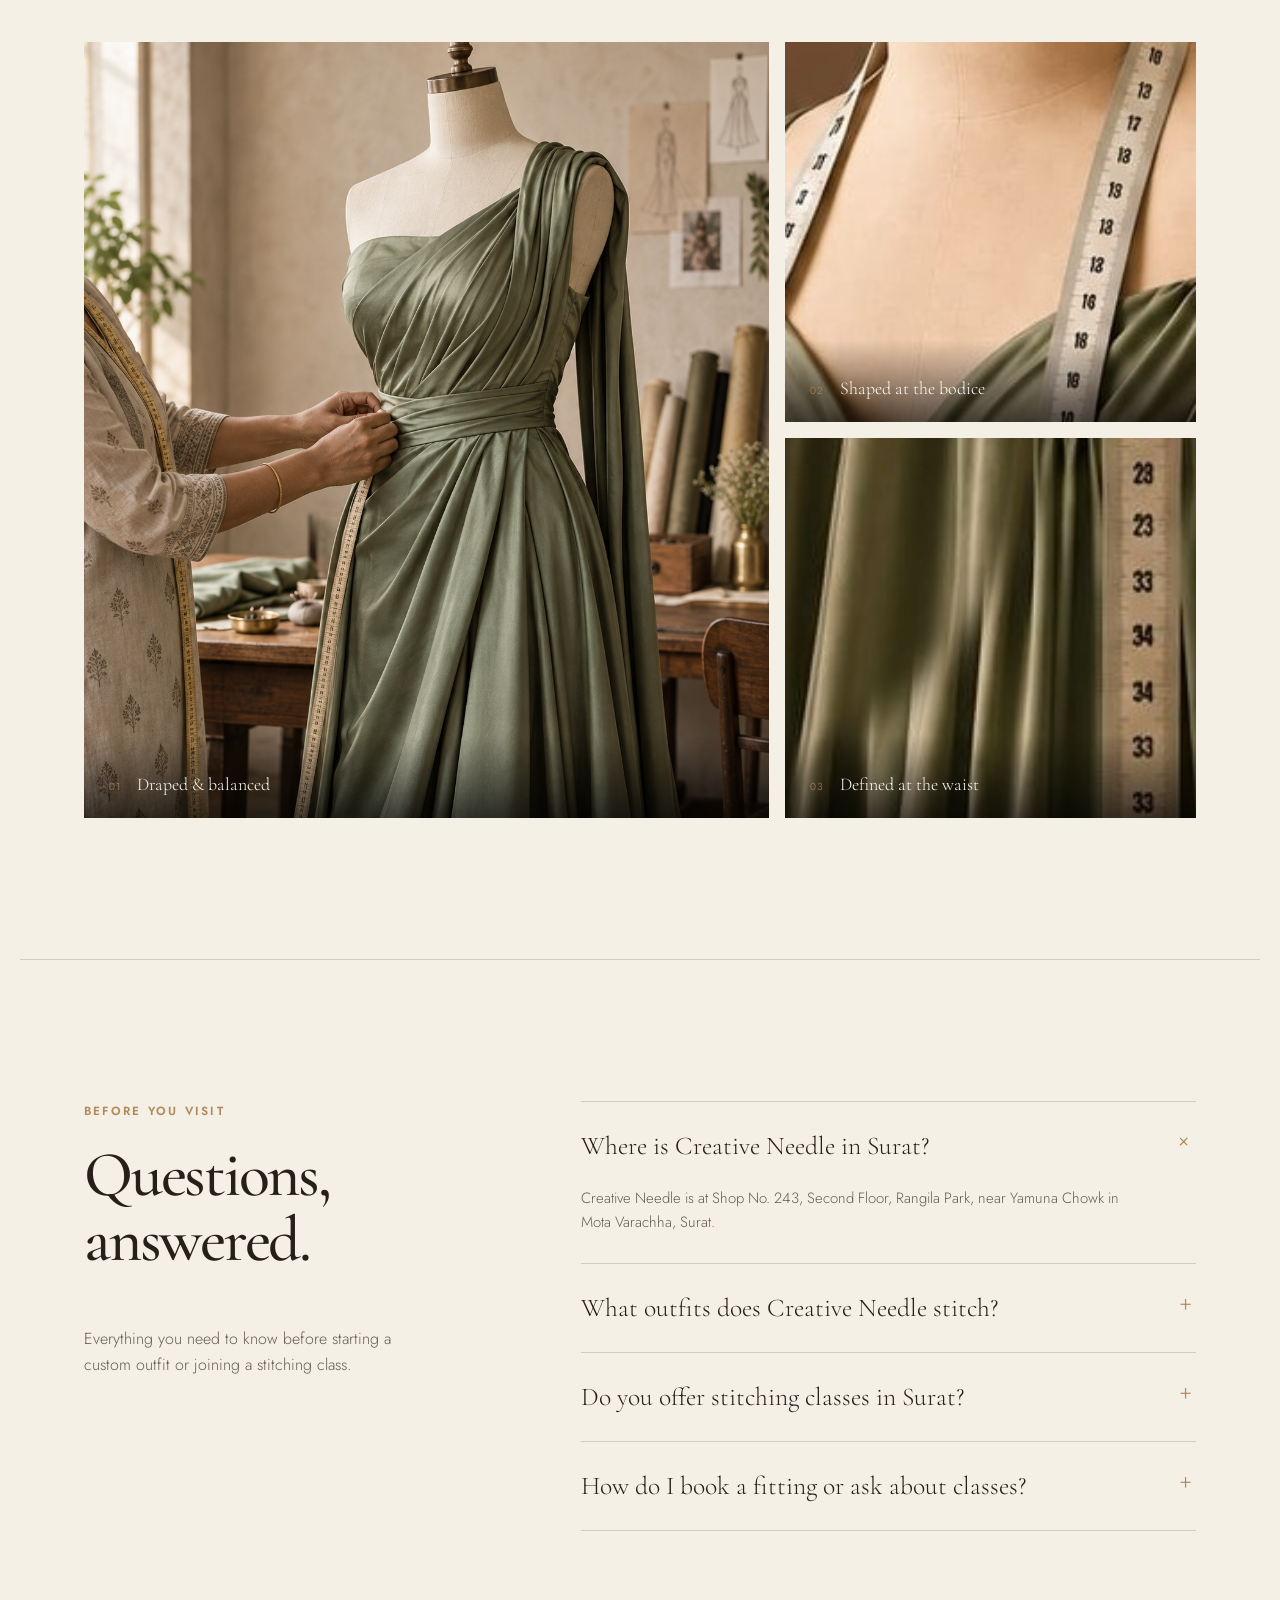
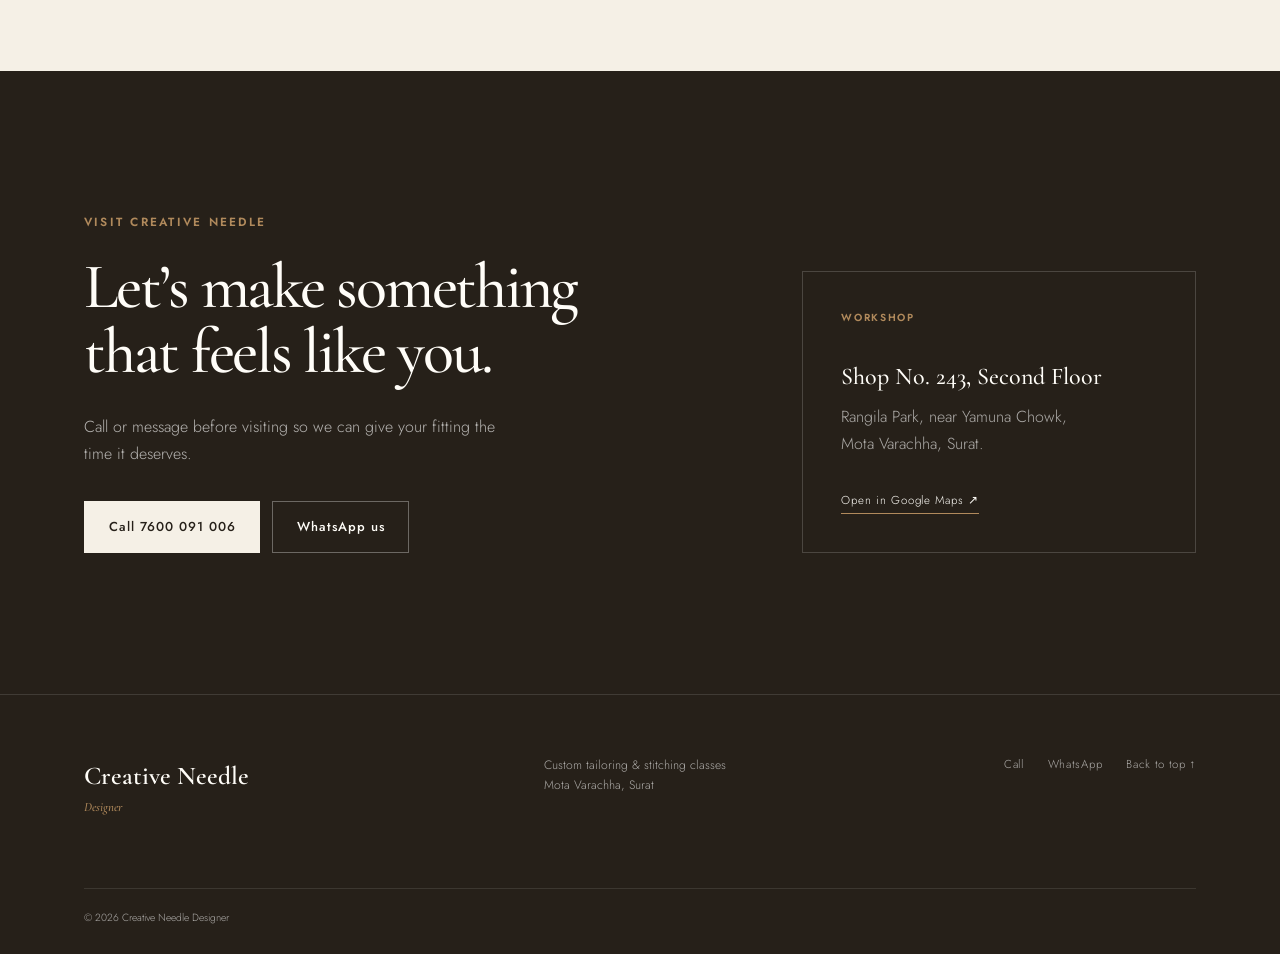
==== commit 89b983f1: "[IMP] : Imporved Design and SEO" ====
--- a/index.html
+++ b/index.html
@@ -1,213 +1,317 @@
 <!DOCTYPE html>
-<html lang="en">
+<html lang="en-IN">
 <head>
-<meta charset="UTF-8">
-<meta name="viewport" content="width=device-width, initial-scale=1.0">
-<title>Creative Needle Designer — Chetna Patel, Surat</title>
-<meta name="description" content="Custom tailoring and stitching classes in Surat by Chetna Patel — gowns, lehengas, blouses, dresses and more, cut to your own measurements.">
-<link rel="preconnect" href="https://fonts.googleapis.com">
-<link rel="preconnect" href="https://fonts.gstatic.com" crossorigin>
-<link href="https://fonts.googleapis.com/css2?family=Cormorant+Garamond:ital,wght@0,400;0,500;0,600;1,500&family=Petit+Formal+Script&family=Jost:wght@300;400;500;600&display=swap" rel="stylesheet">
-<link rel="stylesheet" href="style.css">
+  <meta charset="UTF-8">
+  <meta name="viewport" content="width=device-width, initial-scale=1.0">
+  <title>Creative Needle Surat | Custom Tailoring by Chetna Patel</title>
+  <meta name="description" content="Creative Needle in Mota Varachha, Surat offers custom blouse, lehenga, gown, kurti and dress tailoring plus beginner stitching classes by Chetna Patel.">
+  <meta name="theme-color" content="#f5f0e6">
+  <meta name="robots" content="index, follow, max-image-preview:large">
+  <link rel="canonical" href="https://creativeneedle.in/">
+  <link rel="sitemap" type="application/xml" title="Sitemap" href="/sitemap.xml">
+  <link rel="icon" href="/favicon-48.png" type="image/png" sizes="48x48">
+  <link rel="icon" href="/favicon-192.png" type="image/png" sizes="192x192">
+  <link rel="apple-touch-icon" href="/apple-touch-icon.png" sizes="180x180">
+  <link rel="preload" href="hero-studio.jpg" as="image" type="image/jpeg">
+  <link rel="preconnect" href="https://fonts.googleapis.com">
+  <link rel="preconnect" href="https://fonts.gstatic.com" crossorigin>
+  <link href="https://fonts.googleapis.com/css2?family=Cormorant+Garamond:ital,wght@0,500;0,600;1,500&family=Jost:wght@300;400;500;600&display=swap" rel="stylesheet">
+
+  <meta property="og:type" content="website">
+  <meta property="og:site_name" content="Creative Needle Surat">
+  <meta property="og:locale" content="en_IN">
+  <meta property="og:title" content="Creative Needle Surat | Custom Tailoring by Chetna Patel">
+  <meta property="og:description" content="Custom blouse, lehenga, gown, kurti and dress tailoring, made to your measurements in Mota Varachha, Surat.">
+  <meta property="og:url" content="https://creativeneedle.in/">
+  <meta property="og:image" content="https://creativeneedle.in/hero-studio.jpg">
+  <meta property="og:image:alt" content="A sage green gown being fitted in the Creative Needle tailoring studio">
+  <meta name="twitter:card" content="summary_large_image">
+
+  <link rel="stylesheet" href="style.css">
+  <script type="application/ld+json">
+  {
+    "@context": "https://schema.org",
+    "@graph": [
+      {
+        "@type": "WebSite",
+        "@id": "https://creativeneedle.in/#website",
+        "url": "https://creativeneedle.in/",
+        "name": "Creative Needle Surat",
+        "inLanguage": "en-IN",
+        "publisher": { "@id": "https://creativeneedle.in/#business" }
+      },
+      {
+        "@type": "LocalBusiness",
+        "@id": "https://creativeneedle.in/#business",
+        "name": "Creative Needle Designer",
+        "alternateName": "Creative Needle Surat",
+        "url": "https://creativeneedle.in/",
+        "logo": "https://creativeneedle.in/logo-mark.png",
+        "image": "https://creativeneedle.in/hero-studio.jpg",
+        "telephone": "+91-76000-91006",
+        "founder": { "@type": "Person", "name": "Chetna Patel" },
+        "description": "Custom tailoring and beginner stitching classes in Mota Varachha, Surat.",
+        "areaServed": { "@type": "City", "name": "Surat" },
+        "address": {
+          "@type": "PostalAddress",
+          "streetAddress": "Shop No. 243, Second Floor, Rangila Park, near Yamuna Chowk, Mota Varachha",
+          "addressLocality": "Surat",
+          "addressRegion": "Gujarat",
+          "addressCountry": "IN"
+        },
+        "hasOfferCatalog": {
+          "@type": "OfferCatalog",
+          "name": "Tailoring services and classes",
+          "itemListElement": [
+            { "@type": "Offer", "itemOffered": { "@type": "Service", "name": "Custom blouse tailoring" } },
+            { "@type": "Offer", "itemOffered": { "@type": "Service", "name": "Custom lehenga and gown tailoring" } },
+            { "@type": "Offer", "itemOffered": { "@type": "Service", "name": "Kurti, dress and trouser tailoring" } },
+            { "@type": "Offer", "itemOffered": { "@type": "Service", "name": "Beginner stitching classes" } }
+          ]
+        }
+      }
+    ]
+  }
+  </script>
 </head>
 <body>
-
-<div class="tape-rule" aria-hidden="true"></div>
-
-<header class="site-header">
-  <a href="#top" class="brand">
-    <img src="logo-mark.png" alt="" class="brand-mark">
-    <span class="brand-name">Creative Needle</span>
+  <a class="skip-link" href="#main-content">Skip to content</a>
+  <div class="tape-rule" aria-hidden="true"></div>
+
+  <header class="site-header">
+    <a href="#top" class="brand" aria-label="Creative Needle Designer, home">
+      <img src="logo-mark.png" alt="" class="brand-mark" width="42" height="40">
+      <span class="brand-copy">
+        <span class="brand-name">Creative Needle</span>
+        <span class="brand-note">Designer · Surat</span>
+      </span>
+    </a>
+
+    <nav class="site-nav" id="site-nav" aria-label="Primary navigation">
+      <a href="#about">About</a>
+      <a href="#services">Services</a>
+      <a href="#classes">Classes</a>
+      <a href="#work">Work</a>
+      <a href="#contact">Visit</a>
+    </nav>
+
+    <a href="tel:+917600091006" class="header-cta" aria-label="Call Creative Needle at 7600 091 006">
+      <span>Call</span>
+      <strong>7600&nbsp;091&nbsp;006</strong>
+    </a>
+
+    <button class="nav-toggle" type="button" aria-label="Open navigation" aria-controls="site-nav" aria-expanded="false">
+      <span></span><span></span><span></span>
+    </button>
+  </header>
+
+  <main id="main-content">
+    <section class="hero" id="top">
+      <div class="hero-copy">
+        <p class="eyebrow">Creative Needle Surat · Custom tailoring</p>
+        <h1>Designed for you.<br><em>Made to fit.</em></h1>
+        <p class="hero-lede">Gowns, lehengas, blouses and everyday pieces—cut to your measurements and finished with care by Chetna Patel.</p>
+        <div class="hero-actions">
+          <a href="tel:+917600091006" class="btn btn-primary">Book&nbsp;a&nbsp;fitting</a>
+          <a href="https://wa.me/917600091006?text=Hello%20Creative%20Needle%2C%20I%27d%20like%20to%20book%20a%20fitting." class="btn btn-secondary" target="_blank" rel="noopener">Message on WhatsApp</a>
+        </div>
+        <p class="hero-note">One order at a time. One fit that feels like yours.</p>
+      </div>
+
+      <div class="hero-visual">
+        <img src="hero-studio.jpg" alt="A tailor fitting a sage green gown on a dress form in a warm, minimal studio" width="1122" height="1402">
+        <div class="hero-seal" aria-hidden="true">
+          <span>Measured</span>
+          <strong>for you</strong>
+          <span>Stitched in Surat</span>
+        </div>
+      </div>
+    </section>
+
+    <ul class="trust-strip" aria-label="Creative Needle highlights">
+      <li>Personal measurements</li>
+      <li>Custom silhouettes</li>
+      <li>Local craftsmanship</li>
+      <li>Beginner-friendly classes</li>
+    </ul>
+
+    <section class="story section" id="about">
+      <div class="story-heading" data-reveal>
+        <p class="eyebrow">The Creative Needle way</p>
+        <h2>Custom tailoring in Surat, shaped around you.</h2>
+      </div>
+      <div class="story-copy" data-reveal>
+        <p class="story-lede">A beautiful outfit should not ask you to fit into it. It should be shaped around you.</p>
+        <p>Creative Needle is a small, owner-led tailoring studio in Mota Varachha, Surat, run by <strong>Chetna Patel</strong>. Every piece begins with a conversation—how you want it to look, how you want it to move, and where you want to wear it.</p>
+        <p class="signature">Chetna Patel <span>— Designer &amp; teacher</span></p>
+      </div>
+    </section>
+
+    <section class="services section" id="services">
+      <div class="section-heading" data-reveal>
+        <div>
+          <p class="eyebrow">What we stitch</p>
+          <h2>From everyday to occasion wear</h2>
+        </div>
+        <p>Bring your fabric, your reference, or simply an idea. We will help turn it into a piece made around you.</p>
+      </div>
+
+      <div class="service-grid">
+        <article class="service-card service-card-featured" data-reveal>
+          <span class="service-number">01</span>
+          <img src="icon-custom-outfit.svg" alt="" class="service-icon" width="64" height="64">
+          <h3>Custom outfits</h3>
+          <p>A complete look developed around your fabric, occasion and preferred silhouette.</p>
+          <span class="service-tags">Gowns · Indo-western · Co-ords</span>
+        </article>
+        <article class="service-card" data-reveal>
+          <span class="service-number">02</span>
+          <img src="icon-lehenga.svg" alt="" class="service-icon" width="64" height="64">
+          <h3>Lehenga tailoring</h3>
+          <p>Festive and bridal silhouettes balanced for comfort, fall and movement.</p>
+        </article>
+        <article class="service-card" data-reveal>
+          <span class="service-number">03</span>
+          <img src="icon-blouse.svg" alt="" class="service-icon" width="64" height="64">
+          <h3>Blouse tailoring</h3>
+          <p>Carefully fitted at the shoulder, bust and waist for a clean, confident finish.</p>
+        </article>
+        <article class="service-card" data-reveal>
+          <span class="service-number">04</span>
+          <img src="icon-dresses.svg" alt="" class="service-icon" width="64" height="64">
+          <h3>Dress &amp; kurti tailoring</h3>
+          <p>Easy everyday shapes and occasion-ready dresses, made in your preferred length.</p>
+        </article>
+        <article class="service-card" data-reveal>
+          <span class="service-number">05</span>
+          <img src="icon-tops.svg" alt="" class="service-icon" width="64" height="64">
+          <h3>Tops &amp; separates</h3>
+          <p>Tops, skirts and trousers that work together and fit where it matters.</p>
+        </article>
+        <article class="service-card service-card-cta" data-reveal>
+          <p class="eyebrow">Have something else in mind?</p>
+          <h3>Let’s discuss your design.</h3>
+          <a href="https://wa.me/917600091006?text=Hello%20Creative%20Needle%2C%20I%20have%20a%20design%20I%27d%20like%20to%20discuss." target="_blank" rel="noopener">Share your idea <span aria-hidden="true">↗</span></a>
+        </article>
+      </div>
+    </section>
+
+    <section class="process section" aria-labelledby="process-title">
+      <div class="process-intro" data-reveal>
+        <p class="eyebrow">A considered process</p>
+        <h2 id="process-title">Made with you,<br>not just for you.</h2>
+        <p>Good fit comes from listening first, measuring carefully and refining the small details.</p>
+      </div>
+      <ol class="process-list">
+        <li data-reveal><span>01</span><div><h3>Discuss</h3><p>Bring your fabric or inspiration and tell us what you need.</p></div></li>
+        <li data-reveal><span>02</span><div><h3>Measure</h3><p>We take your measurements and agree on the details and finish.</p></div></li>
+        <li data-reveal><span>03</span><div><h3>Fit &amp; finish</h3><p>Your piece is checked, refined and prepared for collection.</p></div></li>
+      </ol>
+    </section>
+
+    <section class="classes" id="classes">
+      <div class="classes-image" data-reveal>
+        <img src="classes-studio.jpg" alt="A stitching student guiding sage green fabric through a sewing machine" loading="lazy" width="1122" height="1402">
+        <span>Small batches</span>
+      </div>
+      <div class="classes-copy" data-reveal>
+        <p class="eyebrow">Learn with Creative Needle</p>
+        <h2>Stitching classes in Surat,<br>one stitch at a time.</h2>
+        <p class="classes-lede">Hands-on lessons for beginners who want to understand measuring, cutting and stitching with confidence.</p>
+        <ul>
+          <li>Accurate body measurements</li>
+          <li>Basic hand and machine stitching</li>
+          <li>Blouse, kurti and top patterns</li>
+          <li>Hems, seams and fitting</li>
+        </ul>
+        <a href="tel:+917600091006" class="text-link">Ask&nbsp;about&nbsp;the&nbsp;next&nbsp;batch <span aria-hidden="true">→</span></a>
+      </div>
+    </section>
+
+    <section class="work section" id="work">
+      <div class="section-heading" data-reveal>
+        <div>
+          <p class="eyebrow">In the details</p>
+          <h2>Fit you can see.<br>Finish you can feel.</h2>
+        </div>
+        <p>Thoughtful pleats, a waist that sits where it should, and fabric allowed to fall naturally.</p>
+      </div>
+      <div class="work-grid">
+        <figure class="work-main" data-reveal>
+          <img src="hero-studio.jpg" alt="Sage green draped gown being fitted on a tailor's mannequin" loading="lazy" width="1122" height="1402">
+          <figcaption><span>01</span> Draped &amp; balanced</figcaption>
+        </figure>
+        <figure data-reveal>
+          <img src="gallery-detail.jpg" alt="Close detail of the pleated gown bodice" loading="lazy" width="230" height="340">
+          <figcaption><span>02</span> Shaped at the bodice</figcaption>
+        </figure>
+        <figure data-reveal>
+          <img src="gallery-waist.jpg" alt="Close detail of the gathered gown waist" loading="lazy" width="280" height="160">
+          <figcaption><span>03</span> Defined at the waist</figcaption>
+        </figure>
+      </div>
+    </section>
+
+    <section class="faq section" id="faq">
+      <div class="faq-intro" data-reveal>
+        <p class="eyebrow">Before you visit</p>
+        <h2>Questions,<br>answered.</h2>
+        <p>Everything you need to know before starting a custom outfit or joining a stitching class.</p>
+      </div>
+      <div class="faq-list" data-reveal>
+        <details open>
+          <summary>Where is Creative Needle in Surat?</summary>
+          <p>Creative Needle is at Shop No. 243, Second Floor, Rangila Park, near Yamuna Chowk in Mota Varachha, Surat.</p>
+        </details>
+        <details>
+          <summary>What outfits does Creative Needle stitch?</summary>
+          <p>We stitch custom blouses, lehengas, gowns, dresses, kurtis, tops, skirts, trousers, co-ord sets and indo-western outfits to your measurements.</p>
+        </details>
+        <details>
+          <summary>Do you offer stitching classes in Surat?</summary>
+          <p>Yes. Chetna Patel teaches beginner-friendly stitching classes in small batches, covering measurements, cutting, machine stitching and garment finishing.</p>
+        </details>
+        <details>
+          <summary>How do I book a fitting or ask about classes?</summary>
+          <p>Call or WhatsApp Creative Needle on <a href="tel:+917600091006">7600&nbsp;091&nbsp;006</a> before visiting so we can give you the right appointment time.</p>
+        </details>
+      </div>
+    </section>
+
+    <section class="contact" id="contact">
+      <div class="contact-copy" data-reveal>
+        <p class="eyebrow">Visit Creative Needle</p>
+        <h2>Let’s make something<br>that feels like you.</h2>
+        <p>Call or message before visiting so we can give your fitting the time it deserves.</p>
+        <div class="contact-actions">
+          <a href="tel:+917600091006" class="btn btn-light">Call&nbsp;7600&nbsp;091&nbsp;006</a>
+          <a href="https://wa.me/917600091006?text=Hello%20Creative%20Needle%2C%20I%27d%20like%20to%20book%20a%20fitting." class="btn btn-ghost" target="_blank" rel="noopener">WhatsApp us</a>
+        </div>
+      </div>
+      <address class="contact-card" data-reveal>
+        <span class="contact-label">Workshop</span>
+        <strong>Shop No. 243, Second Floor</strong>
+        <p>Rangila Park, near Yamuna Chowk,<br>Mota Varachha, Surat.</p>
+        <a href="https://www.google.com/maps/search/?api=1&amp;query=Shop%20No.%20243%2C%20Rangila%20Park%2C%20near%20Yamuna%20Chowk%2C%20Mota%20Varachha%2C%20Surat" target="_blank" rel="noopener">Open in Google Maps <span aria-hidden="true">↗</span></a>
+      </address>
+    </section>
+  </main>
+
+  <footer class="site-footer">
+    <a href="#top" class="footer-brand">Creative Needle <span>Designer</span></a>
+    <p>Custom tailoring &amp; stitching classes<br>Mota Varachha, Surat</p>
+    <div class="footer-links">
+      <a href="tel:+917600091006">Call</a>
+      <a href="https://wa.me/917600091006" target="_blank" rel="noopener">WhatsApp</a>
+      <a href="#top">Back to top ↑</a>
+    </div>
+    <small>© 2026 Creative Needle Designer</small>
+  </footer>
+
+  <a class="floating-whatsapp" href="https://wa.me/917600091006?text=Hello%20Creative%20Needle%2C%20I%27d%20like%20to%20book%20a%20fitting." target="_blank" rel="noopener" aria-label="Message Creative Needle on WhatsApp">
+    <svg viewBox="0 0 24 24" aria-hidden="true"><path d="M20.5 3.5A11.8 11.8 0 0 0 12.1 0C5.6 0 .3 5.3.3 11.8c0 2.1.6 4.1 1.6 5.9L.2 24l6.4-1.7c1.7.9 3.6 1.4 5.5 1.4 6.5 0 11.8-5.3 11.8-11.8 0-3.2-1.2-6.1-3.4-8.4Zm-8.4 18.2c-1.7 0-3.4-.5-4.9-1.3l-.4-.2-3.8 1 1-3.7-.2-.4a9.8 9.8 0 1 1 8.3 4.6Zm5.4-7.3c-.3-.1-1.7-.8-2-1-.3-.1-.5-.1-.7.2l-.9 1.1c-.2.2-.3.2-.6.1-1.7-.8-2.8-1.5-3.9-3.4-.3-.5.3-.5.8-1.6.1-.2.1-.4 0-.6l-.9-2.2c-.2-.6-.5-.5-.7-.5h-.6c-.2 0-.6.1-.9.4-.3.3-1.2 1.2-1.2 2.9s1.2 3.3 1.4 3.5c.2.2 2.4 3.7 5.9 5.2 2.2.9 3.1 1 4.2.8.7-.1 1.7-.7 2-1.4.2-.7.2-1.3.2-1.4-.1-.1-.3-.2-.6-.3Z"/></svg>
   </a>
-  <nav class="site-nav">
-    <a href="#services">Services</a>
-    <a href="#classes">Classes</a>
-    <a href="#gallery">Gallery</a>
-    <a href="#contact">Visit</a>
-  </nav>
-  <a href="tel:+917600091006" class="header-phone">7600 091 006</a>
-  <button class="nav-toggle" aria-label="Open menu" aria-expanded="false">
-    <span></span><span></span><span></span>
-  </button>
-</header>
-
-<main id="top">
-
-  <section class="hero">
-    <div class="hero-copy">
-      <p class="hero-kicker">Tailored for you, styled by us</p>
-      <h1>Creative Needle<br><span class="hero-script">Designer</span></h1>
-      <p class="hero-by">A tailoring house run by <strong>Chetna Patel</strong>, in Mota Varachha, Surat.</p>
-      <p class="hero-lede">Every gown, lehenga and blouse is cut to your own measurements, not a size chart — so the fit is exact and the finish is entirely yours.</p>
-      <div class="hero-actions">
-        <a href="tel:+917600091006" class="btn btn-solid">Call to book a fitting</a>
-        <a href="#services" class="btn btn-line">See what we stitch</a>
-      </div>
-    </div>
-    <div class="hero-figure">
-      <img src="hero-dress.jpg" alt="A sage green pleated gown on a tailor's mannequin, measured with a tape for a custom fit." loading="eager">
-      <div class="fit-badge">
-        <span>Perfect fit,<br>made just for you</span>
-      </div>
-    </div>
-  </section>
-
-  <section class="intro" id="about">
-    <img src="flourish-1.png" alt="" class="flourish flourish-left">
-    <div class="intro-mark">”</div>
-    <p class="intro-line">Custom fit, your style, our stitch — made for you, made with care.</p>
-    <p class="intro-signoff"><span class="hero-script small">Chetna Patel</span></p>
-  </section>
-
-  <section class="services" id="services">
-    <div class="section-head">
-      <h2>Our services</h2>
-      <p>From a first blouse to a full bridal lehenga, everything is cut and stitched to your own measurements.</p>
-    </div>
-
-    <ul class="service-list">
-      <li>
-        <img src="icon-custom-outfit.svg" alt="" class="service-icon">
-        <div>
-          <h3>Custom outfit</h3>
-          <p>Gowns, lehenga, blouse, dresses, tops, skirts, short and long kurti, trousers and more.</p>
-        </div>
-      </li>
-      <li>
-        <img src="icon-trending-outfits.svg" alt="" class="service-icon">
-        <div>
-          <h3>Trending outfits</h3>
-          <p>Co-ord sets, cape sets, sharara, anarkali and indo-western silhouettes, made in your size.</p>
-        </div>
-      </li>
-      <li>
-        <img src="icon-lehenga.svg" alt="" class="service-icon">
-        <div>
-          <h3>Lehenga</h3>
-          <p>Tradition with a perfect fit — from everyday wear to full bridal weight.</p>
-        </div>
-      </li>
-      <li>
-        <img src="icon-blouse.svg" alt="" class="service-icon">
-        <div>
-          <h3>Blouse</h3>
-          <p>Perfect fit, perfect style, stitched to sit exactly where it should.</p>
-        </div>
-      </li>
-      <li>
-        <img src="icon-dresses.svg" alt="" class="service-icon">
-        <div>
-          <h3>Dresses</h3>
-          <p>Stitched for every occasion, from festive evenings to everyday wear.</p>
-        </div>
-      </li>
-      <li>
-        <img src="icon-tops.svg" alt="" class="service-icon">
-        <div>
-          <h3>Tops</h3>
-          <p>Style it your way, in the cut and fabric you already have in mind.</p>
-        </div>
-      </li>
-      <li>
-        <img src="icon-skirts.svg" alt="" class="service-icon">
-        <div>
-          <h3>Skirts</h3>
-          <p>Flair in every stitch, fitted at the waist and finished to fall right.</p>
-        </div>
-      </li>
-      <li>
-        <img src="icon-kurti.svg" alt="" class="service-icon">
-        <div>
-          <h3>Short &amp; long kurti</h3>
-          <p>From casual to classy, tailored for daily wear or festive occasions.</p>
-        </div>
-      </li>
-      <li>
-        <img src="icon-trouser.svg" alt="" class="service-icon">
-        <div>
-          <h3>Trouser</h3>
-          <p>Tailored for the perfect fit, at the waist, hip and length.</p>
-        </div>
-      </li>
-    </ul>
-  </section>
-
-  <section class="pillars">
-    <div class="pillar">
-      <h3>Made to your measurements</h3>
-      <p>Every piece starts with your own fitting, not a standard size — so it sits right the first time.</p>
-    </div>
-    <div class="pillar">
-      <h3>Handmade, close to home</h3>
-      <p>Stitched by hand in our Mota Varachha workshop, one order at a time.</p>
-    </div>
-    <div class="pillar">
-      <h3>Traditional and trending</h3>
-      <p>From bridal lehenga to indo-western co-ords, styles are kept current without losing the fit.</p>
-    </div>
-  </section>
-
-  <section class="classes" id="classes">
-    <div class="classes-figure">
-      <img src="classes-figure.jpg" alt="Close macro of a tailor's tape measure against sage green fabric, marked in centimetres.">
-    </div>
-    <div class="classes-copy">
-      <p class="hero-kicker">Also at the workshop</p>
-      <h2>Learn to stitch, too</h2>
-      <p class="classes-lede">Alongside custom orders, Chetna also teaches small batches of students how to cut, measure and stitch — from a first blouse to a full outfit.</p>
-      <ul class="classes-list">
-        <li>Taking accurate body measurements</li>
-        <li>Basic hand and machine stitching</li>
-        <li>Cutting a blouse, kurti or top pattern</li>
-        <li>Finishing touches — hems, seams and fitting</li>
-      </ul>
-      <p class="classes-note">Batches stay small so every student gets hands-on time on the machine. Open to beginners — no prior stitching experience needed.</p>
-      <a href="tel:+917600091006" class="btn btn-solid">Ask about class timings</a>
-    </div>
-  </section>
-
-  <section class="gallery" id="gallery">
-    <div class="section-head">
-      <h2>Your style, our stitch</h2>
-      <p>A glimpse of the fit and finish every order is stitched to.</p>
-    </div>
-    <div class="gallery-grid">
-      <figure class="gallery-frame">
-        <img src="gallery-detail.jpg" alt="Close detail of the pleated bodice on a sage green gown, measured with a tailor's tape.">
-        <figcaption>Bodice, pleated and fitted to the measure</figcaption>
-      </figure>
-      <figure class="gallery-frame">
-        <img src="gallery-waist.jpg" alt="Close detail of the gathered waistband on a sage green gown.">
-        <figcaption>Waist, gathered and set at the natural line</figcaption>
-      </figure>
-      <figure class="gallery-frame">
-        <img src="gallery-skirt.jpg" alt="Close detail of the flowing pleated skirt on a sage green gown, measured with a tailor's tape.">
-        <figcaption>Skirt, cut to fall and move well</figcaption>
-      </figure>
-    </div>
-  </section>
-
-  <section class="contact" id="contact">
-    <div class="contact-inner">
-      <div class="contact-block">
-        <h2>Visit the workshop</h2>
-        <p class="contact-line">Shop No. 243, Second Floor,<br>Rangila Park, near Yamuna Chowk,<br>Mota Varachha, Surat.</p>
-        <p class="contact-line"><a href="tel:+917600091006">7600 091 006</a></p>
-        <a href="tel:+917600091006" class="btn btn-solid">Call to book a fitting</a>
-      </div>
-      <div class="contact-block contact-thanks">
-        <p>Thank you for supporting handmade and local.</p>
-      </div>
-    </div>
-  </section>
-
-</main>
-
-<footer class="site-footer">
-  <span>Creative Needle Designer — Chetna Patel</span>
-  <span>Mota Varachha, Surat</span>
-</footer>
-
-<script src="script.js"></script>
+
+  <script src="script.js"></script>
 </body>
 </html>
--- a/style.css
+++ b/style.css
@@ -1,632 +1,267 @@
-/* ---------------------------------------------------
-   Creative Needle Designer — tokens
---------------------------------------------------- */
-:root{
-  --cream:      #F4EEE1;
-  --cream-2:    #ECE3D0;
-  --panel:      #E7DCC7;
-  --ink:        #2B2016;
-  --ink-soft:   #5A4E3F;
-  --sage:       #78805C;
-  --sage-deep:  #4E5439;
-  --brass:      #B98F63;
-  --brass-deep: #8E6A44;
-  --line:       rgba(43,32,22,0.16);
-
-  --font-display: "Cormorant Garamond", "Iowan Old Style", Georgia, serif;
-  --font-script:  "Petit Formal Script", cursive;
-  --font-body:    "Jost", "Segoe UI", sans-serif;
-
-  --max: 1180px;
-}
-
-*{ box-sizing: border-box; }
-html{ scroll-behavior: smooth; }
-
-body{
-  margin: 0;
-  background: var(--cream);
-  color: var(--ink);
-  font-family: var(--font-body);
-  font-weight: 300;
-  line-height: 1.6;
-  -webkit-font-smoothing: antialiased;
-  overflow-x: hidden;
-}
-
-img{ max-width: 100%; display: block; }
-a{ color: inherit; text-decoration: none; }
-
-h1, h2, h3{
-  font-family: var(--font-display);
-  font-weight: 500;
-  color: var(--ink);
-  margin: 0;
-}
-
-@media (prefers-reduced-motion: reduce){
-  html{ scroll-behavior: auto; }
-  *{ animation: none !important; transition: none !important; }
-}
-
-/* a thin measuring-tape rule fixed at the very top of the page */
-.tape-rule{
-  position: fixed;
-  top: 0; left: 0; right: 0;
-  height: 4px;
-  z-index: 60;
-  background: repeating-linear-gradient(
-    90deg,
-    var(--brass) 0px, var(--brass) 1px,
-    transparent 1px, transparent 10px
-  );
-  background-color: var(--sage-deep);
-}
-
-/* ---------------------------------------------------
-   Header
---------------------------------------------------- */
-.site-header{
-  position: sticky;
-  top: 4px;
-  z-index: 50;
-  display: flex;
-  align-items: center;
-  gap: 28px;
-  padding: 14px clamp(20px, 5vw, 56px);
-  background: rgba(244,238,225,0.92);
-  backdrop-filter: blur(6px);
-  border-bottom: 1px solid var(--line);
-}
-
-.brand{
-  display: flex;
-  align-items: center;
-  gap: 10px;
-  margin-right: auto;
-}
-.brand-mark{
-  width: 40px;
-  height: 40px;
-  object-fit: contain;
-  filter: contrast(1.05);
-}
-.brand-name{
-  font-family: var(--font-display);
-  font-size: 1.25rem;
-  letter-spacing: 0.02em;
-  color: var(--ink);
-}
-
-.site-nav{
-  display: flex;
-  gap: 30px;
-}
-.site-nav a{
-  font-size: 0.95rem;
-  color: var(--ink-soft);
-  border-bottom: 1px solid transparent;
-  padding-bottom: 2px;
-  transition: color 0.15s ease, border-color 0.15s ease;
-}
-.site-nav a:hover,
-.site-nav a:focus-visible{
-  color: var(--sage-deep);
-  border-color: var(--brass);
-}
-
-.header-phone{
-  font-family: var(--font-display);
-  font-size: 1.05rem;
-  color: var(--sage-deep);
-  border: 1px solid var(--line);
-  padding: 7px 16px;
-  border-radius: 2px;
-}
-.header-phone:hover{ border-color: var(--brass); }
-
-.nav-toggle{
-  display: none;
-  flex-direction: column;
-  justify-content: center;
-  gap: 5px;
-  width: 34px;
-  height: 34px;
-  background: none;
-  border: none;
-  cursor: pointer;
-}
-.nav-toggle span{
-  display: block;
-  height: 1.5px;
-  background: var(--ink);
-}
-
-/* ---------------------------------------------------
-   Hero
---------------------------------------------------- */
-.hero{
-  display: grid;
-  grid-template-columns: 1.05fr 0.95fr;
-  align-items: stretch;
-  min-height: 88vh;
-  max-width: var(--max);
-  margin: 0 auto;
-}
-
-.hero-copy{
-  display: flex;
-  flex-direction: column;
-  justify-content: center;
-  gap: 20px;
-  padding: 56px clamp(24px, 5vw, 64px);
-}
-
-.hero-kicker{
-  margin: 0;
-  font-size: 1.05rem;
-  color: var(--brass-deep);
-  font-style: italic;
-  font-family: var(--font-display);
-}
-
-.hero h1{
-  font-size: clamp(2.6rem, 5.4vw, 4.1rem);
-  line-height: 1.02;
-  letter-spacing: -0.01em;
-}
-
-.hero-script{
-  font-family: var(--font-script);
-  font-weight: 400;
-  color: var(--sage-deep);
-  font-size: 1.5em;
-  line-height: 1;
-  display: inline-block;
-  margin-top: 6px;
-}
-.hero-script.small{ font-size: 1.9rem; }
-
-.hero-by{
-  font-size: 1.05rem;
-  color: var(--ink-soft);
-  max-width: 34ch;
-}
-.hero-by strong{ color: var(--ink); font-weight: 500; }
-
-.hero-lede{
-  font-size: 1.02rem;
-  color: var(--ink-soft);
-  max-width: 42ch;
-}
-
-.hero-actions{
-  display: flex;
-  flex-wrap: wrap;
-  gap: 14px;
-  margin-top: 10px;
-}
-
-.btn{
-  display: inline-block;
-  font-family: var(--font-body);
-  font-size: 0.95rem;
-  letter-spacing: 0.02em;
-  padding: 14px 26px;
-  border-radius: 2px;
-  transition: background 0.18s ease, color 0.18s ease, border-color 0.18s ease;
-}
-.btn-solid{
-  background: var(--sage-deep);
-  color: var(--cream);
-  border: 1px solid var(--sage-deep);
-}
-.btn-solid:hover, .btn-solid:focus-visible{
-  background: var(--ink);
-  border-color: var(--ink);
-}
-.btn-line{
-  border: 1px solid var(--ink);
-  color: var(--ink);
-}
-.btn-line:hover, .btn-line:focus-visible{
-  border-color: var(--brass-deep);
-  color: var(--brass-deep);
-}
-
-.hero-figure{
-  position: relative;
-  overflow: hidden;
-  background: var(--ink);
-}
-.hero-figure img{
-  width: 100%;
-  height: 100%;
-  object-fit: cover;
-  object-position: top center;
-  opacity: 0;
-  animation: reveal 1.1s ease forwards 0.15s;
-}
-@keyframes reveal{
-  from{ opacity: 0; transform: scale(1.03); }
-  to{ opacity: 1; transform: scale(1); }
-}
-
-.fit-badge{
-  position: absolute;
-  left: -18px;
-  bottom: 44px;
-  width: 168px;
-  height: 168px;
-  border-radius: 50%;
-  background: var(--ink);
-  color: var(--cream);
-  display: flex;
-  align-items: center;
-  justify-content: center;
-  text-align: center;
-  padding: 20px;
-  border: 1px dashed rgba(244,238,225,0.5);
-}
-.fit-badge span{
-  font-family: var(--font-display);
-  font-size: 1.05rem;
-  line-height: 1.25;
-}
-
-/* ---------------------------------------------------
-   Intro / pull quote
---------------------------------------------------- */
-.intro{
-  position: relative;
-  max-width: 760px;
-  margin: 0 auto;
-  padding: 90px 24px 70px;
-  text-align: center;
-}
-.flourish{
-  position: absolute;
-  width: 150px;
-  height: auto;
-  opacity: 0.85;
-  pointer-events: none;
-}
-.flourish-left{
-  top: 12px;
-  left: 0;
-}
-@media (max-width: 700px){
-  .flourish{ width: 100px; }
-}
-.intro-mark{
-  font-family: var(--font-display);
-  font-size: 3.5rem;
-  color: var(--brass);
-  line-height: 0.5;
-}
-.intro-line{
-  font-family: var(--font-display);
-  font-style: italic;
-  font-size: clamp(1.4rem, 3vw, 1.9rem);
-  color: var(--ink);
-  margin: 18px 0 10px;
-}
-.intro-signoff{ margin: 0; }
-
-/* ---------------------------------------------------
-   Services
---------------------------------------------------- */
-.section-head{
-  max-width: 620px;
-  margin: 0 auto 46px;
-  text-align: center;
-  padding: 0 24px;
-}
-.section-head h2{
-  font-size: clamp(2rem, 3.6vw, 2.6rem);
-}
-.section-head p{
-  color: var(--ink-soft);
-  margin-top: 10px;
-}
-
-.services{
-  background: var(--panel);
-  padding: 90px 24px 100px;
-}
-
-.service-list{
-  list-style: none;
-  margin: 0 auto;
-  padding: 0;
-  max-width: var(--max);
-  display: grid;
-  grid-template-columns: repeat(3, 1fr);
-  border-top: 1px solid var(--line);
-  border-left: 1px solid var(--line);
-}
-.service-list li{
-  display: flex;
-  align-items: flex-start;
-  gap: 16px;
-  padding: 28px 30px;
-  border-right: 1px solid var(--line);
-  border-bottom: 1px solid var(--line);
-  transition: background 0.18s ease;
-  min-width: 0;
-}
-.service-list li:hover{
-  background: rgba(185,143,99,0.08);
-}
-.service-icon{
-  width: 46px;
-  height: 46px;
-  border-radius: 50%;
-  flex-shrink: 0;
-  object-fit: cover;
-  border: 1px solid var(--line);
-}
-.service-list li > div{
-  min-width: 0;
-  flex: 1 1 auto;
-}
-.service-list h3{
-  font-size: 1.25rem;
-  margin-bottom: 6px;
-}
-.service-list p{
-  margin: 0;
-  color: var(--ink-soft);
-  font-size: 0.94rem;
-  overflow-wrap: break-word;
-}
-
-/* ---------------------------------------------------
-   Pillars
---------------------------------------------------- */
-.pillars{
-  max-width: var(--max);
-  margin: 0 auto;
-  padding: 90px 24px;
-  display: grid;
-  grid-template-columns: repeat(3, 1fr);
-  gap: 44px;
-}
-.pillar h3{
-  font-size: 1.3rem;
-  margin-bottom: 10px;
-  color: var(--sage-deep);
-}
-.pillar p{
-  color: var(--ink-soft);
-  margin: 0;
-  font-size: 0.98rem;
-}
-
-/* ---------------------------------------------------
-   Classes
---------------------------------------------------- */
-.classes{
-  display: grid;
-  grid-template-columns: 0.85fr 1.15fr;
-  max-width: var(--max);
-  margin: 0 auto;
-  background: var(--sage-deep);
-  color: var(--cream);
-}
-.classes-figure{
-  overflow: hidden;
-}
-.classes-figure img{
-  width: 100%;
-  height: 100%;
-  object-fit: cover;
-}
-.classes-copy{
-  display: flex;
-  flex-direction: column;
-  gap: 16px;
-  justify-content: center;
-  padding: 60px clamp(24px, 5vw, 64px);
-}
-.classes h2{
-  color: var(--cream);
-  font-size: clamp(1.9rem, 3.4vw, 2.4rem);
-}
-.classes .hero-kicker{
-  color: var(--brass);
-}
-.classes-lede{
-  color: rgba(244,238,225,0.88);
-  max-width: 46ch;
-  font-size: 1.02rem;
-}
-.classes-list{
-  margin: 0;
-  padding: 0;
-  list-style: none;
-  display: grid;
-  gap: 10px;
-}
-.classes-list li{
-  padding-left: 22px;
-  position: relative;
-  color: rgba(244,238,225,0.9);
-  font-size: 0.98rem;
-}
-.classes-list li::before{
-  content: "";
-  position: absolute;
-  left: 0;
-  top: 0.55em;
-  width: 10px;
-  height: 1px;
-  background: var(--brass);
-}
-.classes-note{
-  color: rgba(244,238,225,0.7);
-  font-size: 0.9rem;
-  max-width: 48ch;
-}
-.classes .btn-solid{
-  background: var(--brass);
-  border-color: var(--brass);
-  color: var(--ink);
-  align-self: flex-start;
-}
-.classes .btn-solid:hover{
-  background: var(--cream);
-  border-color: var(--cream);
-}
-
-/* ---------------------------------------------------
-   Gallery
---------------------------------------------------- */
-.gallery{
-  padding: 0 24px 100px;
-}
-.gallery-grid{
-  max-width: var(--max);
-  margin: 0 auto;
-  display: grid;
-  grid-template-columns: repeat(3, 1fr);
-  gap: 22px;
-}
-.gallery-frame{
-  margin: 0;
-  border: 1px solid var(--line);
-  padding: 12px;
-  background: var(--cream-2);
-}
-.gallery-frame img{
-  width: 100%;
-  height: 320px;
-  object-fit: cover;
-  object-position: center;
-}
-.gallery-frame figcaption{
-  margin-top: 10px;
-  font-family: var(--font-display);
-  font-style: italic;
-  font-size: 0.95rem;
-  color: var(--ink-soft);
-  text-align: center;
-}
-
-/* ---------------------------------------------------
-   Contact
---------------------------------------------------- */
-.contact{
-  background: var(--ink);
-  color: var(--cream);
-  padding: 90px 24px;
-}
-.contact-inner{
-  max-width: var(--max);
-  margin: 0 auto;
-  display: grid;
-  grid-template-columns: 1.2fr 0.8fr;
-  gap: 40px;
-  align-items: center;
-}
-.contact h2{
-  color: var(--cream);
-  font-size: clamp(2rem, 3.6vw, 2.5rem);
-  margin-bottom: 20px;
-}
-.contact-line{
-  margin: 0 0 12px;
-  color: rgba(244,238,225,0.82);
-}
-.contact-line a{ border-bottom: 1px solid var(--brass); }
-.contact .btn-solid{
-  margin-top: 10px;
-  background: var(--brass);
-  border-color: var(--brass);
-  color: var(--ink);
-}
-.contact .btn-solid:hover{
-  background: var(--cream);
-  border-color: var(--cream);
-}
-.contact-thanks{
-  border-left: 1px dashed rgba(244,238,225,0.35);
-  padding-left: 40px;
-  font-family: var(--font-display);
-  font-style: italic;
-  font-size: 1.3rem;
-  color: rgba(244,238,225,0.85);
-}
-
-/* ---------------------------------------------------
-   Footer
---------------------------------------------------- */
-.site-footer{
-  background: var(--ink);
-  border-top: 1px solid rgba(244,238,225,0.15);
-  color: rgba(244,238,225,0.6);
-  padding: 20px 24px;
-  display: flex;
-  justify-content: space-between;
-  flex-wrap: wrap;
-  gap: 8px;
-  font-size: 0.85rem;
-  max-width: var(--max);
-  margin: 0 auto;
-}
-
-/* ---------------------------------------------------
-   Responsive
---------------------------------------------------- */
-@media (max-width: 900px){
-  .site-nav{ display: none; }
-  .header-phone{ display: none; }
-  .nav-toggle{ display: flex; }
-
-  .hero{
-    grid-template-columns: 1fr;
-    min-height: auto;
-  }
-  .hero-figure{ height: 62vh; order: -1; }
-  .hero-copy{ padding: 40px 24px; }
-  .fit-badge{ left: 20px; bottom: 24px; width: 140px; height: 140px; }
-
-  .service-list{ grid-template-columns: repeat(2, 1fr); }
-  .pillars{ grid-template-columns: 1fr; gap: 32px; }
-
-  .classes{ grid-template-columns: 1fr; }
-  .classes-figure{ height: 46vh; }
-
-  .gallery-grid{ grid-template-columns: 1fr; }
-
-  .contact-inner{ grid-template-columns: 1fr; }
-  .contact-thanks{
-    border-left: none;
-    border-top: 1px dashed rgba(244,238,225,0.35);
-    padding-left: 0;
-    padding-top: 24px;
-  }
-}
-
-@media (max-width: 560px){
-  .service-list{ grid-template-columns: 1fr; }
-  .gallery-frame img{ height: 260px; }
-}
-
-/* mobile nav drawer, toggled via script.js */
-body.nav-open .site-nav{
-  display: flex;
-  flex-direction: column;
-  position: fixed;
-  top: 64px;
-  left: 0;
-  right: 0;
-  background: var(--cream);
-  padding: 24px;
-  gap: 18px;
-  border-bottom: 1px solid var(--line);
-  z-index: 55;
-}
-body.nav-open .nav-toggle span:nth-child(1){ transform: translateY(6.5px) rotate(45deg); }
-body.nav-open .nav-toggle span:nth-child(2){ opacity: 0; }
-body.nav-open .nav-toggle span:nth-child(3){ transform: translateY(-6.5px) rotate(-45deg); }
+:root {
+  --paper: #f5f0e6;
+  --paper-deep: #e9dfcf;
+  --white: #fffdf8;
+  --ink: #262019;
+  --ink-soft: #665c50;
+  --sage: #7d8367;
+  --sage-dark: #424a35;
+  --sage-light: #d9dccd;
+  --brass: #b18a5c;
+  --line: rgba(38, 32, 25, 0.17);
+  --display: "Cormorant Garamond", Georgia, serif;
+  --body: "Jost", "Segoe UI", sans-serif;
+  --max: 1240px;
+  --gutter: clamp(20px, 5vw, 72px);
+}
+
+*, *::before, *::after { box-sizing: border-box; }
+html { scroll-behavior: smooth; scroll-padding-top: 86px; }
+body { margin: 0; background: var(--paper); color: var(--ink); font-family: var(--body); font-weight: 300; line-height: 1.65; -webkit-font-smoothing: antialiased; overflow-x: hidden; }
+body.nav-open { overflow: hidden; }
+img { display: block; max-width: 100%; }
+a { color: inherit; text-decoration: none; }
+button, input, textarea { font: inherit; }
+h1, h2, h3, p { margin-top: 0; }
+h1, h2, h3 { font-family: var(--display); font-weight: 500; line-height: 1.02; }
+h2 { font-size: clamp(2.5rem, 5vw, 4.6rem); letter-spacing: -0.035em; }
+h3 { font-size: 1.7rem; }
+strong { font-weight: 500; }
+:focus-visible { outline: 2px solid var(--brass); outline-offset: 4px; }
+
+.skip-link { position: fixed; z-index: 100; top: -90px; left: 12px; padding: 10px 16px; background: var(--ink); color: var(--white); transition: top 160ms ease; }
+.skip-link:focus { top: 12px; }
+.tape-rule { position: fixed; z-index: 80; inset: 0 0 auto; height: 4px; background: repeating-linear-gradient(90deg, var(--brass) 0 1px, transparent 1px 12px), var(--sage-dark); }
+.section { max-width: var(--max); margin: 0 auto; padding: clamp(92px, 11vw, 150px) var(--gutter); }
+.eyebrow { margin-bottom: 22px; color: var(--brass); font-size: 0.74rem; font-weight: 600; letter-spacing: 0.19em; text-transform: uppercase; }
+
+/* Header */
+.site-header { position: sticky; z-index: 70; top: 4px; display: flex; align-items: center; gap: 32px; min-height: 78px; padding: 10px var(--gutter); background: rgba(245, 240, 230, 0.91); border-bottom: 1px solid var(--line); backdrop-filter: blur(16px); }
+.brand { display: flex; align-items: center; gap: 11px; margin-right: auto; }
+.brand-mark { width: 42px; height: 40px; object-fit: contain; }
+.brand-copy { display: flex; flex-direction: column; line-height: 1; }
+.brand-name { font-family: var(--display); font-size: 1.32rem; font-weight: 600; }
+.brand-note { margin-top: 5px; color: var(--ink-soft); font-size: 0.59rem; letter-spacing: 0.14em; text-transform: uppercase; }
+.site-nav { display: flex; align-items: center; gap: clamp(20px, 2.5vw, 38px); }
+.site-nav a { position: relative; padding: 7px 0; color: var(--ink-soft); font-size: 0.82rem; font-weight: 400; letter-spacing: 0.04em; }
+.site-nav a::after { content: ""; position: absolute; right: 0; bottom: 0; left: 0; height: 1px; background: var(--brass); transform: scaleX(0); transform-origin: right; transition: transform 220ms ease; }
+.site-nav a:hover::after, .site-nav a:focus-visible::after, .site-nav a.is-active::after { transform: scaleX(1); transform-origin: left; }
+.header-cta { display: grid; min-width: 128px; padding-left: 22px; border-left: 1px solid var(--line); line-height: 1.2; }
+.header-cta span { color: var(--ink-soft); font-size: 0.63rem; letter-spacing: 0.12em; text-transform: uppercase; }
+.header-cta strong { margin-top: 3px; font-family: var(--display); font-size: 1.03rem; }
+.nav-toggle { display: none; width: 42px; height: 42px; padding: 10px 7px; background: transparent; border: 0; cursor: pointer; }
+.nav-toggle span { display: block; height: 1px; margin: 6px 0; background: var(--ink); transition: transform 180ms ease, opacity 180ms ease; }
+
+/* Hero */
+.hero { display: grid; grid-template-columns: minmax(0, 0.9fr) minmax(420px, 1.1fr); min-height: calc(100svh - 82px); max-width: 1600px; margin: 0 auto; }
+.hero-copy { display: flex; flex-direction: column; align-items: flex-start; justify-content: center; padding: clamp(70px, 8vw, 130px) var(--gutter); }
+.hero h1 { max-width: 700px; margin-bottom: 30px; font-size: clamp(3.5rem, 7vw, 7rem); letter-spacing: -0.055em; }
+.hero h1 em { color: var(--sage-dark); font-weight: 500; }
+.hero-lede { max-width: 48ch; margin-bottom: 34px; color: var(--ink-soft); font-size: clamp(1rem, 1.4vw, 1.16rem); }
+.hero-actions { display: flex; flex-wrap: wrap; gap: 12px; }
+.btn { display: inline-flex; align-items: center; justify-content: center; min-height: 52px; padding: 13px 24px; border: 1px solid transparent; font-size: 0.81rem; font-weight: 500; letter-spacing: 0.07em; transition: background 180ms ease, color 180ms ease, border-color 180ms ease, transform 180ms ease; }
+.btn:hover { transform: translateY(-2px); }
+.btn-primary { background: var(--sage-dark); color: var(--white); }
+.btn-primary:hover { background: var(--ink); }
+.btn-secondary { border-color: var(--line); }
+.btn-secondary:hover { border-color: var(--sage-dark); color: var(--sage-dark); }
+.hero-note { margin: 30px 0 0; color: var(--ink-soft); font-family: var(--display); font-size: 1rem; font-style: italic; }
+.hero-visual { position: relative; min-height: 680px; overflow: hidden; background: var(--sage-light); }
+.hero-visual::after { content: ""; position: absolute; inset: 0; background: linear-gradient(180deg, transparent 60%, rgba(20, 18, 13, 0.2)); pointer-events: none; }
+.hero-visual img { width: 100%; height: 100%; object-fit: cover; object-position: center; animation: hero-in 1s cubic-bezier(.2,.7,.2,1) both; }
+.hero-seal { position: absolute; z-index: 2; right: clamp(20px, 4vw, 55px); bottom: clamp(24px, 5vw, 64px); display: flex; flex-direction: column; align-items: center; justify-content: center; width: 150px; aspect-ratio: 1; color: var(--white); background: rgba(38,32,25,.86); border: 1px solid rgba(255,255,255,.55); border-radius: 50%; text-align: center; transform: rotate(-5deg); }
+.hero-seal::before { content: ""; position: absolute; inset: 7px; border: 1px dashed rgba(255,255,255,.4); border-radius: inherit; }
+.hero-seal span { font-size: .57rem; letter-spacing: .16em; text-transform: uppercase; }
+.hero-seal strong { margin: 2px 0; font-family: var(--display); font-size: 1.4rem; font-style: italic; }
+@keyframes hero-in { from { opacity: .3; transform: scale(1.035); } to { opacity: 1; transform: scale(1); } }
+
+.trust-strip { display: grid; grid-template-columns: repeat(4, 1fr); max-width: 1600px; margin: 0 auto; padding: 0; border-top: 1px solid var(--line); border-bottom: 1px solid var(--line); list-style: none; }
+.trust-strip li { position: relative; padding: 19px 18px; color: var(--ink-soft); font-size: .68rem; font-weight: 500; letter-spacing: .13em; text-align: center; text-transform: uppercase; }
+.trust-strip li + li { border-left: 1px solid var(--line); }
+.trust-strip li::before { content: "✦"; margin-right: 10px; color: var(--brass); }
+
+/* Story */
+.story { display: grid; grid-template-columns: .9fr 1.1fr; gap: clamp(50px, 10vw, 150px); align-items: start; }
+.story h2 { margin: 0; }
+.story-copy { max-width: 600px; padding-top: 44px; }
+.story-copy p { color: var(--ink-soft); }
+.story-lede { color: var(--ink) !important; font-family: var(--display); font-size: clamp(1.7rem, 2.7vw, 2.3rem); line-height: 1.25; }
+.signature { margin-top: 36px; color: var(--sage-dark) !important; font-family: var(--display); font-size: 1.5rem; font-style: italic; }
+.signature span { color: var(--ink-soft); font-family: var(--body); font-size: .72rem; font-style: normal; letter-spacing: .1em; text-transform: uppercase; }
+
+/* Services */
+.services { max-width: none; padding-right: max(var(--gutter), calc((100vw - var(--max)) / 2 + var(--gutter))); padding-left: max(var(--gutter), calc((100vw - var(--max)) / 2 + var(--gutter))); background: var(--paper-deep); }
+.section-heading { display: grid; grid-template-columns: 1.25fr .75fr; gap: 40px; align-items: end; max-width: calc(var(--max) - (2 * var(--gutter))); margin: 0 auto 62px; }
+.section-heading h2 { margin: 0; }
+.section-heading > p { max-width: 44ch; margin: 0 0 8px auto; color: var(--ink-soft); }
+.service-grid { display: grid; grid-template-columns: repeat(3, minmax(0, 1fr)); max-width: calc(var(--max) - (2 * var(--gutter))); margin: 0 auto; border-top: 1px solid var(--line); border-left: 1px solid var(--line); }
+.service-card { position: relative; min-height: 315px; padding: 36px; overflow: hidden; background: rgba(255,255,255,.16); border-right: 1px solid var(--line); border-bottom: 1px solid var(--line); transition: background 200ms ease; }
+.service-card::after { content: ""; position: absolute; right: 0; bottom: 0; left: 0; height: 2px; background: var(--brass); transform: scaleX(0); transform-origin: right; transition: transform 300ms ease; }
+.service-card:hover { background: rgba(255,255,255,.42); }
+.service-card:hover::after { transform: scaleX(1); transform-origin: left; }
+.service-card-featured, .service-card-featured:hover { background: var(--sage-dark); }
+.service-card-featured h3, .service-card-featured .service-tags { color: var(--white); }
+.service-card-featured .service-number { color: rgba(255,255,255,.65); }
+.service-card-featured .service-icon { filter: brightness(0) invert(1); opacity: .82; }
+.service-number { position: absolute; top: 28px; right: 28px; color: var(--brass); font-size: .67rem; font-weight: 600; letter-spacing: .12em; }
+.service-icon { width: 58px; height: 58px; margin-bottom: 38px; border-radius: 50%; transition: transform 300ms ease; }
+.service-card:hover .service-icon { transform: translateY(-4px); }
+.service-card h3 { margin-bottom: 14px; }
+.service-card p { max-width: 34ch; color: var(--ink-soft); font-size: .92rem; }
+.service-card.service-card-featured p { color: rgba(255,255,255,.72); }
+.service-tags { display: block; margin-top: 25px; color: var(--sage-dark); font-size: .65rem; font-weight: 500; letter-spacing: .08em; text-transform: uppercase; }
+.service-card-cta { display: flex; flex-direction: column; justify-content: center; background: var(--ink); color: var(--white); }
+.service-card-cta h3 { max-width: 10ch; color: var(--white); font-size: 2.2rem; }
+.service-card-cta a { align-self: flex-start; margin-top: 20px; padding-bottom: 4px; border-bottom: 1px solid var(--brass); font-size: .78rem; letter-spacing: .08em; }
+.service-card-cta a span { margin-left: 8px; color: var(--brass); }
+
+/* Process */
+.process { display: grid; grid-template-columns: .8fr 1.2fr; gap: clamp(60px, 10vw, 140px); }
+.process-intro { position: sticky; top: 130px; align-self: start; }
+.process-intro h2 { margin-bottom: 28px; }
+.process-intro > p:last-child { max-width: 39ch; color: var(--ink-soft); }
+.process-list { margin: 0; padding: 0; list-style: none; }
+.process-list li { display: grid; grid-template-columns: 70px 1fr; gap: 24px; padding: 40px 0; border-top: 1px solid var(--line); }
+.process-list li:last-child { border-bottom: 1px solid var(--line); }
+.process-list > li > span { color: var(--brass); font-size: .7rem; font-weight: 600; letter-spacing: .15em; }
+.process-list h3 { margin-bottom: 10px; font-size: 2rem; }
+.process-list p { max-width: 40ch; margin: 0; color: var(--ink-soft); }
+
+/* Classes */
+.classes { display: grid; grid-template-columns: 1fr 1fr; max-width: 1600px; min-height: 720px; margin: 0 auto; background: var(--sage-dark); color: var(--white); }
+.classes-image { position: relative; overflow: hidden; }
+.classes-image::after { content: ""; position: absolute; inset: 0; background: linear-gradient(180deg, transparent 55%, rgba(0,0,0,.36)); }
+.classes-image img { width: 100%; height: 100%; object-fit: cover; object-position: center; image-rendering: auto; transform: scale(1.02); }
+.classes-image span { position: absolute; z-index: 1; bottom: 34px; left: 38px; padding: 9px 15px; color: var(--ink); background: var(--paper); font-size: .63rem; font-weight: 600; letter-spacing: .13em; text-transform: uppercase; }
+.classes-copy { display: flex; flex-direction: column; align-items: flex-start; justify-content: center; padding: clamp(60px, 8vw, 120px); }
+.classes h2 { margin-bottom: 28px; color: var(--white); }
+.classes-lede { max-width: 48ch; color: rgba(255,255,255,.77); font-family: var(--display); font-size: 1.4rem; line-height: 1.4; }
+.classes ul { display: grid; grid-template-columns: 1fr 1fr; gap: 12px 28px; margin: 26px 0 40px; padding: 0; list-style: none; }
+.classes li { position: relative; padding-left: 18px; color: rgba(255,255,255,.72); font-size: .86rem; }
+.classes li::before { content: ""; position: absolute; top: .7em; left: 0; width: 8px; height: 1px; background: var(--brass); }
+.text-link { padding-bottom: 5px; border-bottom: 1px solid var(--brass); color: var(--white); font-size: .78rem; font-weight: 500; letter-spacing: .08em; }
+.text-link span { margin-left: 10px; color: var(--brass); transition: margin 180ms ease; }
+.text-link:hover span { margin-left: 15px; }
+
+/* Work */
+.work { max-width: var(--max); }
+.work-grid { display: grid; grid-template-columns: 1.25fr .75fr; grid-template-rows: repeat(2, minmax(250px, 380px)); gap: 16px; }
+.work-grid figure { position: relative; min-height: 0; margin: 0; overflow: hidden; background: var(--paper-deep); }
+.work-main { grid-row: 1 / 3; }
+.work-grid img { width: 100%; height: 100%; object-fit: cover; transition: transform 700ms cubic-bezier(.2,.6,.2,1); }
+.work-main img { object-position: center 28%; }
+.work-grid figure:nth-child(3) img { object-position: center 58%; }
+.work-grid figure:hover img { transform: scale(1.025); }
+.work-grid figcaption { position: absolute; right: 0; bottom: 0; left: 0; padding: 34px 25px 18px; color: var(--white); background: linear-gradient(transparent, rgba(0,0,0,.65)); font-family: var(--display); font-size: 1.12rem; }
+.work-grid figcaption span { margin-right: 12px; color: var(--brass); font-family: var(--body); font-size: .64rem; letter-spacing: .12em; }
+
+/* Frequently asked questions */
+.faq { display: grid; grid-template-columns: .75fr 1.25fr; gap: clamp(55px, 10vw, 140px); border-top: 1px solid var(--line); }
+.faq-intro > p:last-child { max-width: 38ch; color: var(--ink-soft); }
+.faq-list { border-bottom: 1px solid var(--line); }
+.faq-list details { border-top: 1px solid var(--line); }
+.faq-list summary { position: relative; padding: 28px 48px 28px 0; cursor: pointer; font-family: var(--display); font-size: clamp(1.3rem, 2vw, 1.7rem); line-height: 1.25; list-style: none; transition: color 180ms ease; }
+.faq-list summary::-webkit-details-marker { display: none; }
+.faq-list summary::after { content: "+"; position: absolute; top: 24px; right: 4px; color: var(--brass); font-family: var(--body); font-size: 1.4rem; font-weight: 300; transition: transform 220ms ease; }
+.faq-list summary:hover { color: var(--sage-dark); }
+.faq-list details[open] summary::after { transform: rotate(45deg); }
+.faq-list details p { max-width: 66ch; margin: -4px 52px 28px 0; color: var(--ink-soft); font-size: .93rem; }
+.faq-list details p a { border-bottom: 1px solid var(--brass); color: var(--ink); }
+
+/* Contact and footer */
+.contact { display: grid; grid-template-columns: 1.2fr .8fr; gap: clamp(60px, 10vw, 150px); padding: clamp(90px, 11vw, 150px) max(var(--gutter), calc((100vw - var(--max)) / 2 + var(--gutter))); color: var(--white); background: var(--ink); }
+.contact h2 { margin-bottom: 30px; color: var(--white); }
+.contact-copy > p:not(.eyebrow) { max-width: 47ch; color: rgba(255,255,255,.66); }
+.contact-actions { display: flex; flex-wrap: wrap; gap: 12px; margin-top: 34px; }
+.btn-light { background: var(--paper); color: var(--ink); }
+.btn-light:hover { background: var(--brass); }
+.btn-ghost { border-color: rgba(255,255,255,.32); color: var(--white); }
+.btn-ghost:hover { border-color: var(--white); }
+.contact-card { align-self: end; padding: 38px; border: 1px solid rgba(255,255,255,.17); font-style: normal; }
+.contact-label { display: block; margin-bottom: 30px; color: var(--brass); font-size: .64rem; font-weight: 600; letter-spacing: .16em; text-transform: uppercase; }
+.contact-card strong { display: block; margin-bottom: 8px; font-family: var(--display); font-size: 1.5rem; }
+.contact-card p { color: rgba(255,255,255,.62); }
+.contact-card a { display: inline-block; margin-top: 18px; padding-bottom: 3px; border-bottom: 1px solid var(--brass); font-size: .72rem; letter-spacing: .08em; }
+.site-footer { display: grid; grid-template-columns: 1fr 1fr auto; gap: 35px; align-items: start; padding: 60px max(var(--gutter), calc((100vw - var(--max)) / 2 + var(--gutter))) 28px; color: rgba(255,255,255,.62); background: var(--ink); border-top: 1px solid rgba(255,255,255,.12); }
+.footer-brand { color: var(--white); font-family: var(--display); font-size: 1.6rem; font-weight: 600; }
+.footer-brand span { display: block; color: var(--brass); font-size: .8rem; font-style: italic; font-weight: 500; }
+.site-footer p { margin: 0; font-size: .76rem; line-height: 1.7; }
+.footer-links { display: flex; gap: 24px; font-size: .72rem; letter-spacing: .06em; }
+.footer-links a:hover { color: var(--white); }
+.site-footer small { grid-column: 1 / -1; margin-top: 35px; padding-top: 20px; border-top: 1px solid rgba(255,255,255,.1); font-size: .65rem; }
+.floating-whatsapp { position: fixed; z-index: 45; right: 20px; bottom: 20px; display: none; align-items: center; justify-content: center; width: 54px; height: 54px; background: #286b48; border: 1px solid rgba(255,255,255,.3); border-radius: 50%; box-shadow: 0 8px 30px rgba(0,0,0,.2); }
+.floating-whatsapp svg { width: 24px; fill: var(--white); }
+
+/* Progressive reveal */
+.js [data-reveal] { opacity: 0; transform: translateY(24px); transition: opacity 650ms ease, transform 650ms ease; }
+.js [data-reveal].is-visible { opacity: 1; transform: none; }
+
+@media (max-width: 1050px) {
+  .site-nav, .header-cta { display: none; }
+  .nav-toggle { display: block; }
+  .site-header { min-height: 70px; }
+  body.nav-open .site-nav { position: fixed; top: 74px; right: 0; bottom: 0; left: 0; display: flex; flex-direction: column; align-items: flex-start; gap: 0; padding: 36px var(--gutter); background: var(--paper); }
+  body.nav-open .site-nav a { width: 100%; padding: 15px 0; border-bottom: 1px solid var(--line); font-family: var(--display); font-size: 1.7rem; }
+  body.nav-open .nav-toggle span:nth-child(1) { transform: translateY(7px) rotate(45deg); }
+  body.nav-open .nav-toggle span:nth-child(2) { opacity: 0; }
+  body.nav-open .nav-toggle span:nth-child(3) { transform: translateY(-7px) rotate(-45deg); }
+  .hero { grid-template-columns: .9fr 1.1fr; min-height: 760px; }
+  .hero-copy { padding: 65px var(--gutter); }
+  .hero h1 { font-size: clamp(3.6rem, 8vw, 5.5rem); }
+  .hero-visual { min-height: 620px; }
+  .service-grid { grid-template-columns: repeat(2, 1fr); }
+  .classes-copy { padding: 70px 50px; }
+  .classes ul { grid-template-columns: 1fr; }
+}
+
+@media (max-width: 760px) {
+  .section { padding-top: 82px; padding-bottom: 82px; }
+  .brand-note { display: none; }
+  .hero { grid-template-columns: 1fr; min-height: 0; }
+  .hero-copy { order: 2; padding-top: 54px; padding-bottom: 64px; }
+  .hero-visual { min-height: min(115vw, 700px); }
+  .hero h1 { font-size: clamp(3.4rem, 16vw, 5.3rem); }
+  .hero-seal { right: 18px; bottom: 18px; width: 125px; }
+  .trust-strip { grid-template-columns: 1fr 1fr; }
+  .trust-strip li { padding: 16px 8px; font-size: .58rem; }
+  .trust-strip li:nth-child(3) { border-left: 0; border-top: 1px solid var(--line); }
+  .trust-strip li:nth-child(4) { border-top: 1px solid var(--line); }
+  .story, .process, .section-heading, .faq, .contact { grid-template-columns: 1fr; }
+  .story, .process { gap: 42px; }
+  .story-copy { padding-top: 0; }
+  .section-heading { gap: 20px; margin-bottom: 42px; }
+  .section-heading > p { margin-left: 0; }
+  .service-grid { grid-template-columns: 1fr; }
+  .service-card { min-height: auto; padding: 30px; }
+  .service-icon { margin-bottom: 25px; }
+  .process-intro { position: static; }
+  .classes { grid-template-columns: 1fr; min-height: 0; }
+  .classes-image { min-height: 500px; }
+  .classes-copy { padding: 70px var(--gutter); }
+  .classes ul { grid-template-columns: 1fr; }
+  .work-grid { grid-template-columns: 1fr 1fr; grid-template-rows: 520px 250px; }
+  .work-main { grid-column: 1 / -1; grid-row: auto; }
+  .contact { gap: 55px; }
+  .site-footer { grid-template-columns: 1fr; }
+  .site-footer small { grid-column: auto; margin-top: 0; }
+  .floating-whatsapp { display: flex; }
+}
+
+@media (max-width: 460px) {
+  h2 { font-size: 2.75rem; }
+  .hero-actions, .contact-actions { width: 100%; }
+  .hero-actions .btn, .contact-actions .btn { width: 100%; }
+  .hero-visual { min-height: 128vw; }
+  .hero-seal { width: 112px; }
+  .service-card-cta h3 { font-size: 2rem; }
+  .work-grid { grid-template-columns: 1fr; grid-template-rows: 480px 280px 240px; }
+  .work-main { grid-column: auto; }
+  .contact-card { padding: 28px; }
+  .footer-links { flex-wrap: wrap; }
+}
+
+@media (prefers-reduced-motion: reduce) {
+  html { scroll-behavior: auto; }
+  *, *::before, *::after { animation: none !important; scroll-behavior: auto !important; transition: none !important; }
+  .js [data-reveal] { opacity: 1; transform: none; }
+}
